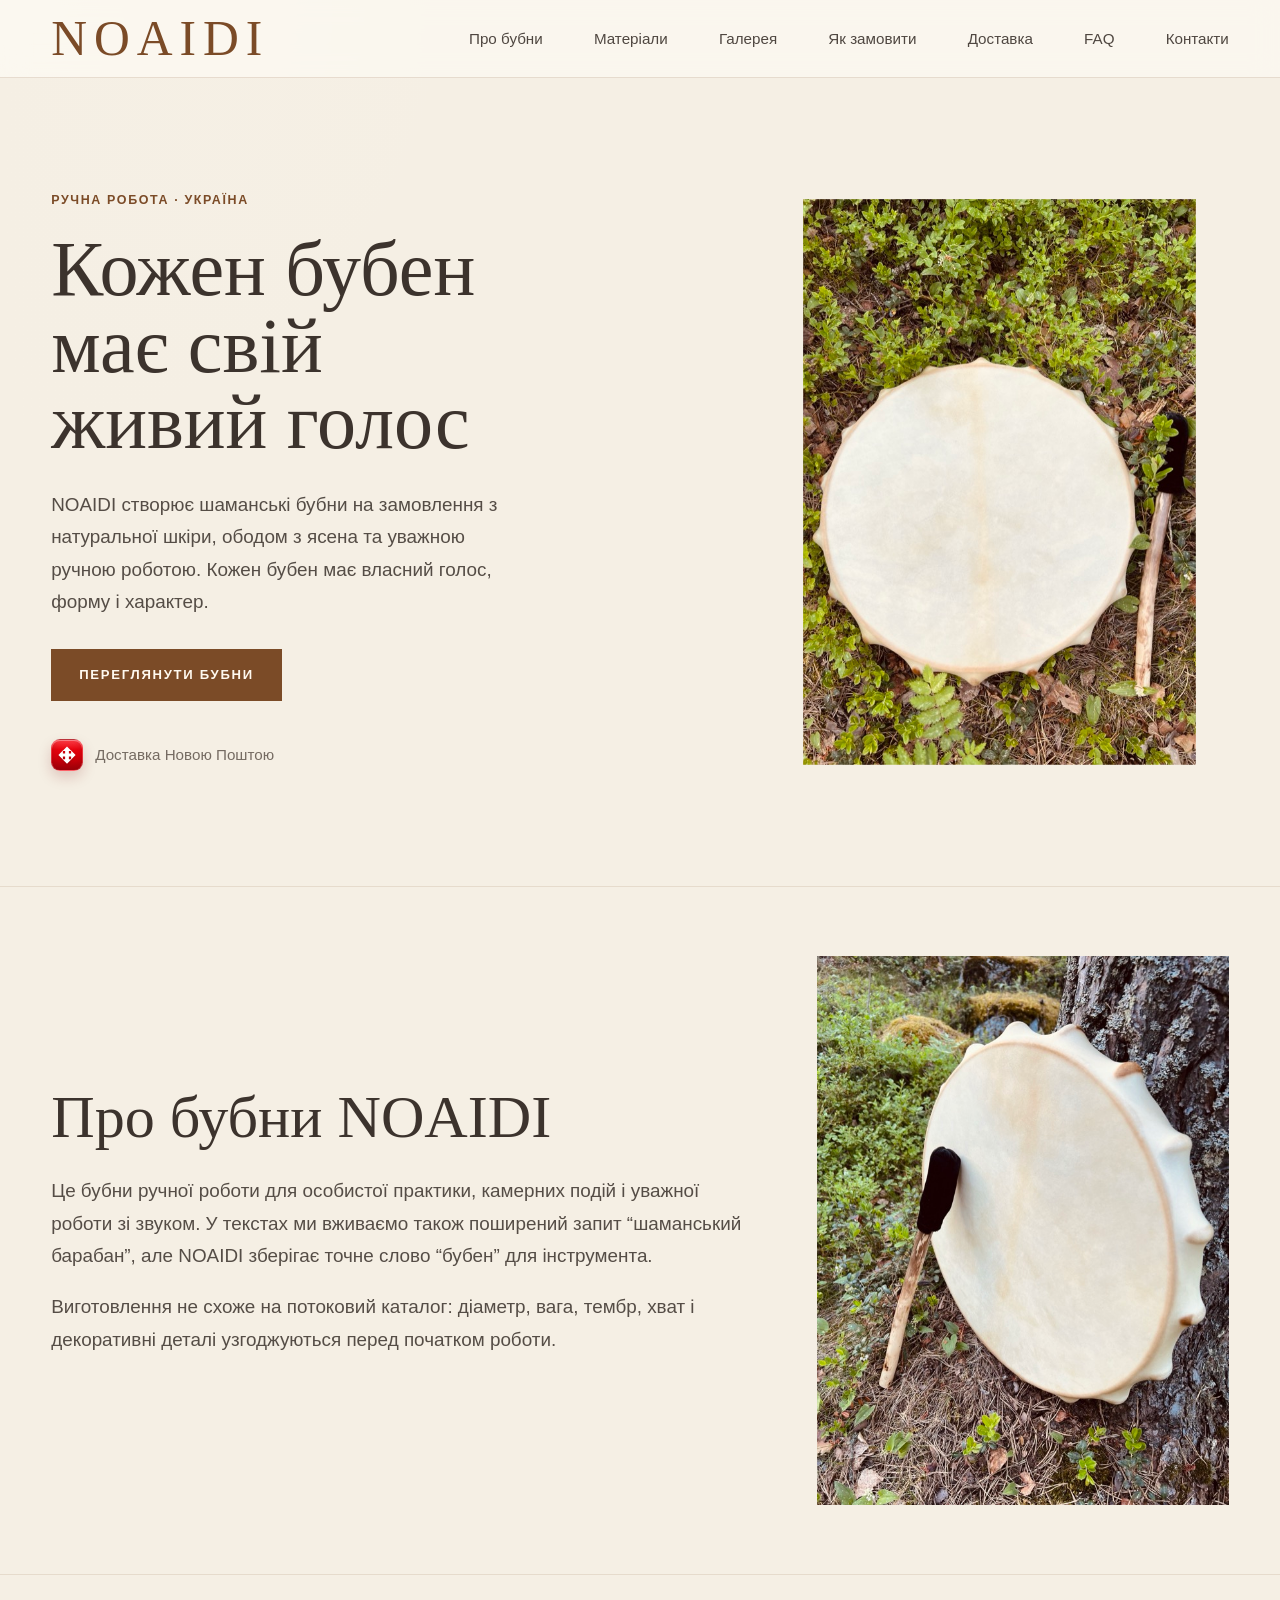
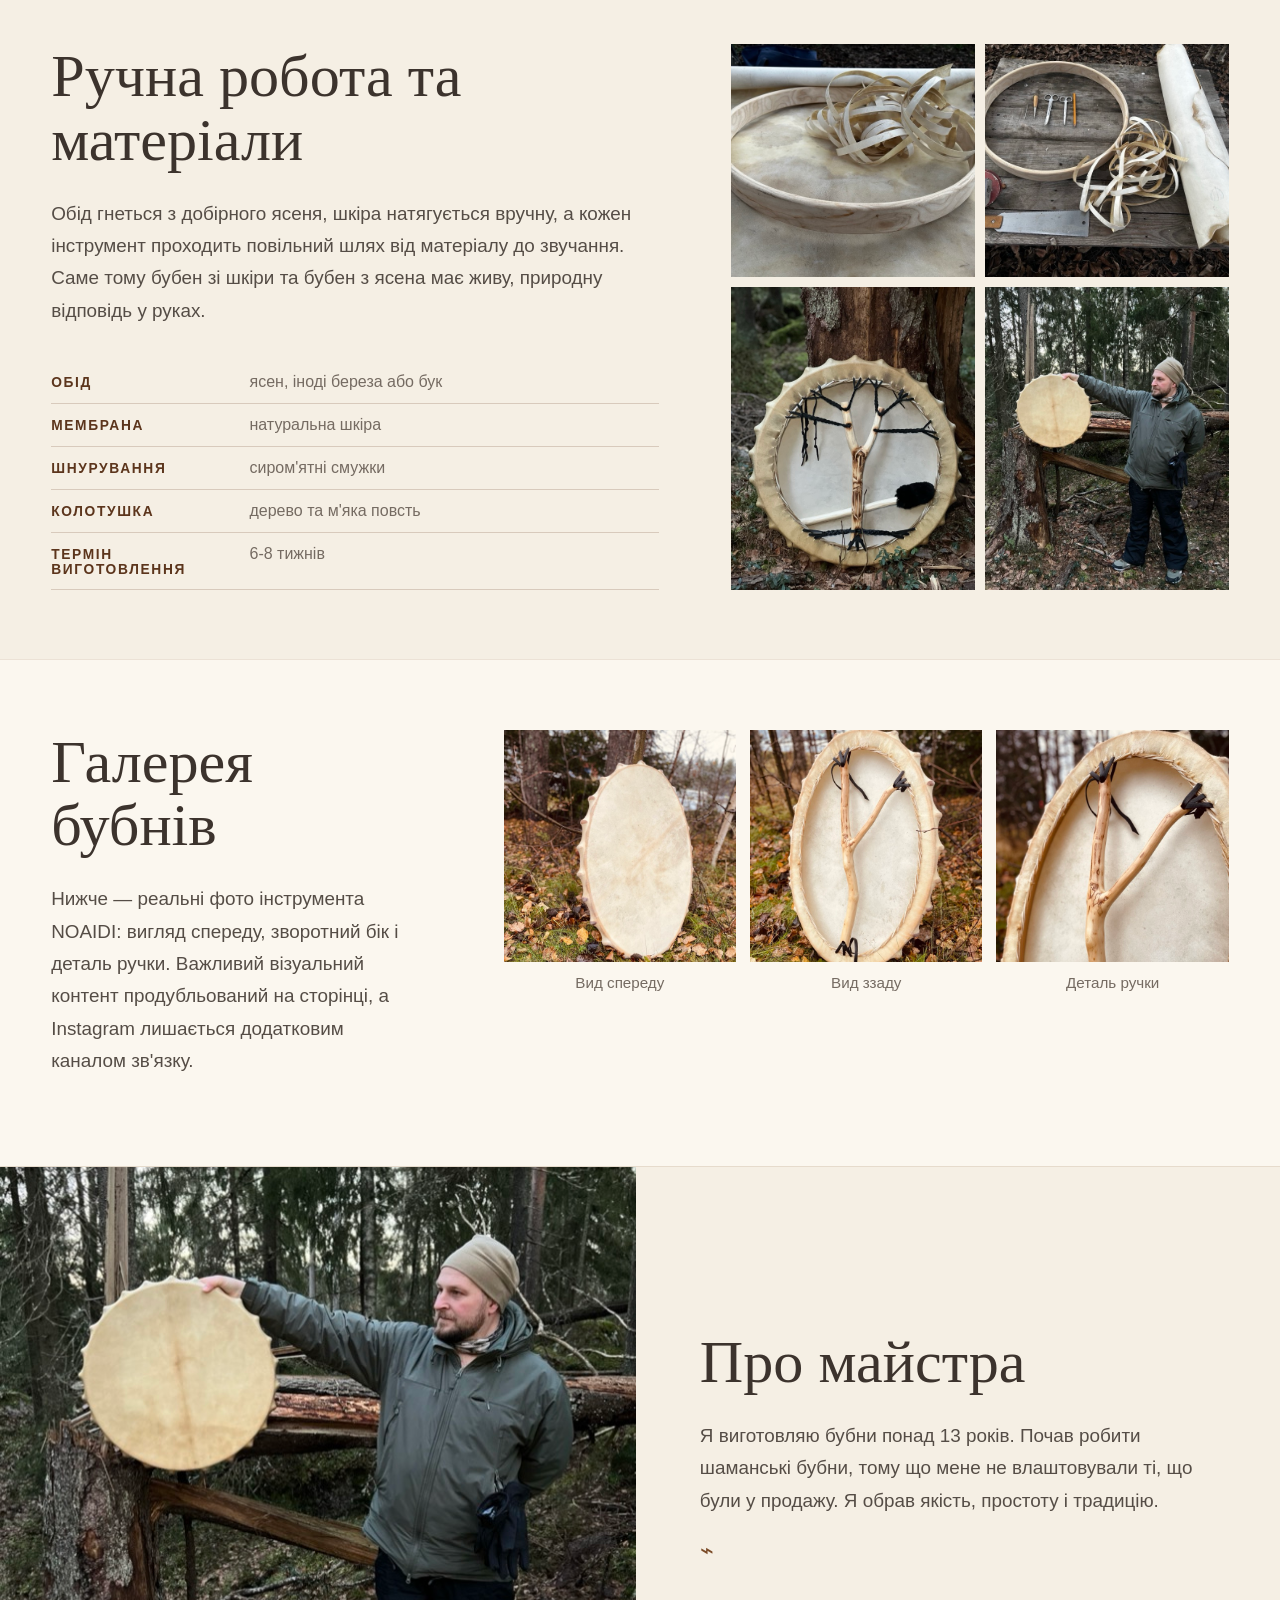
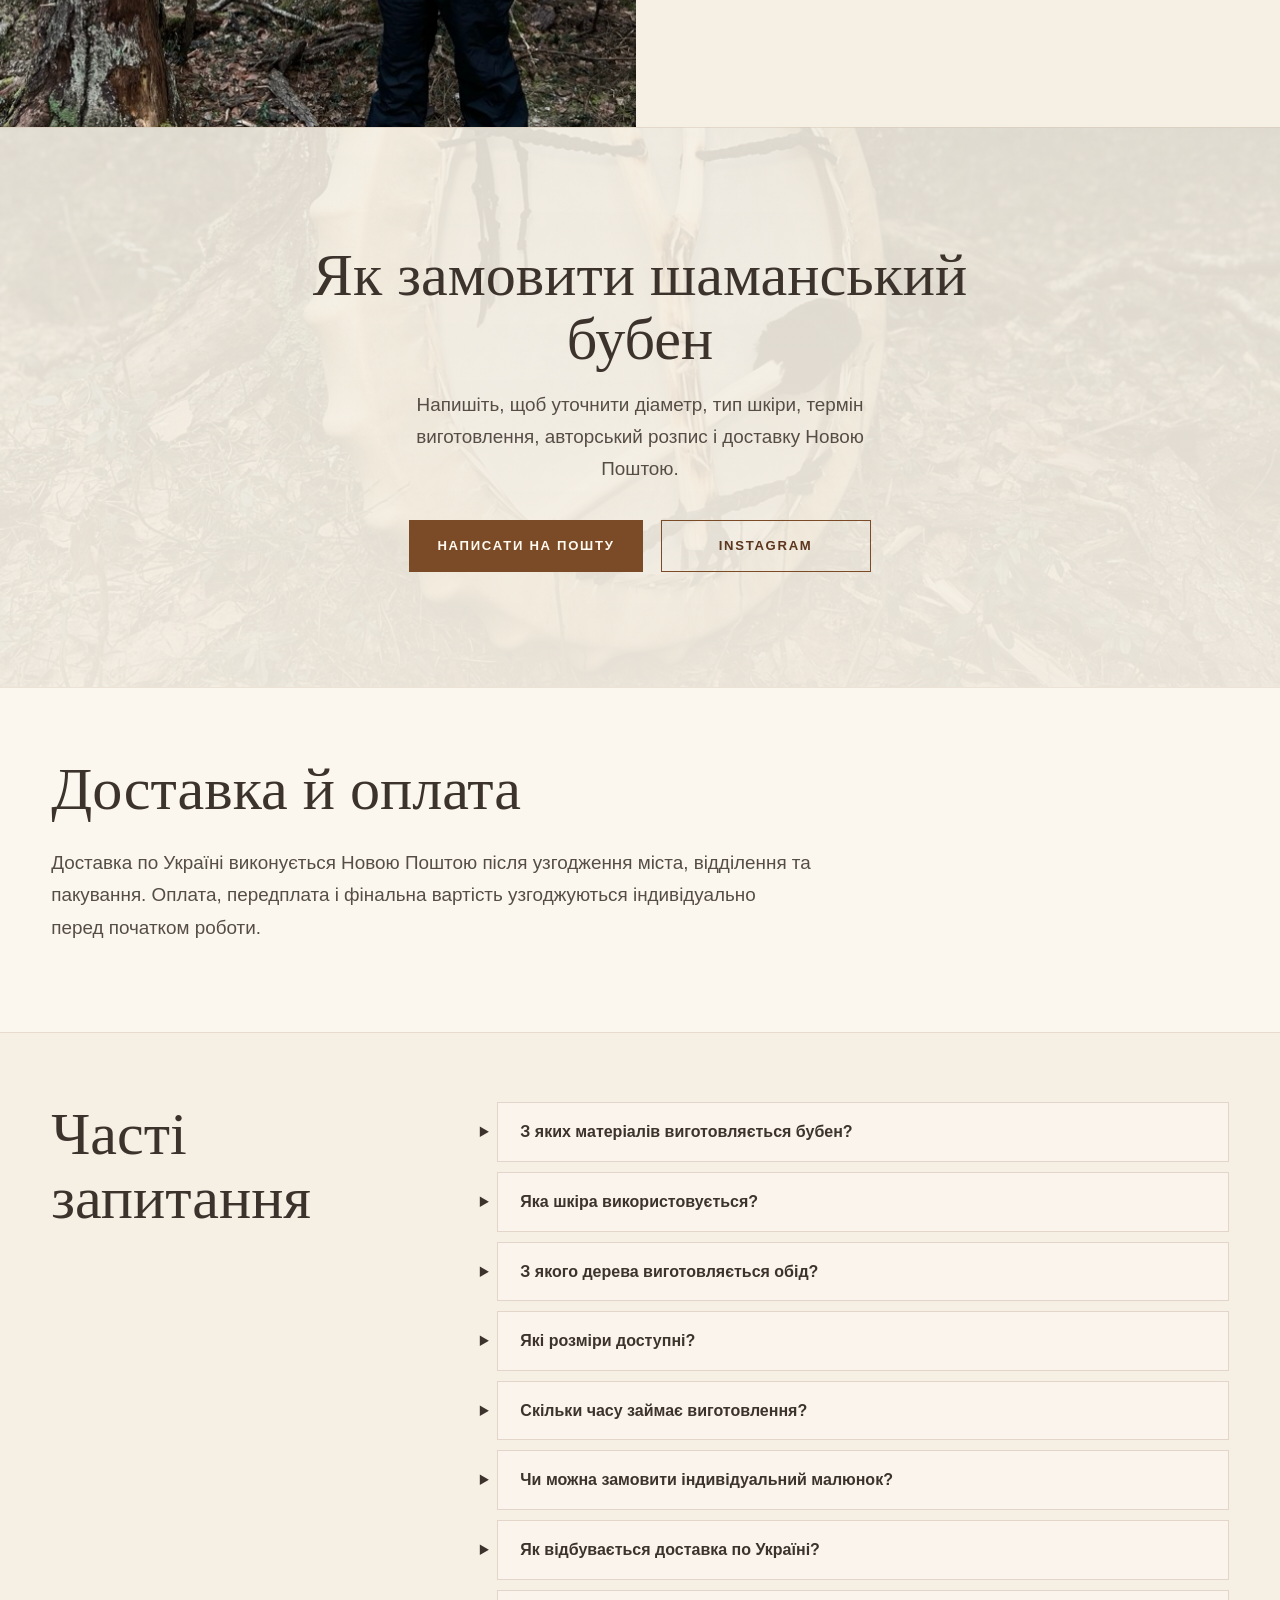
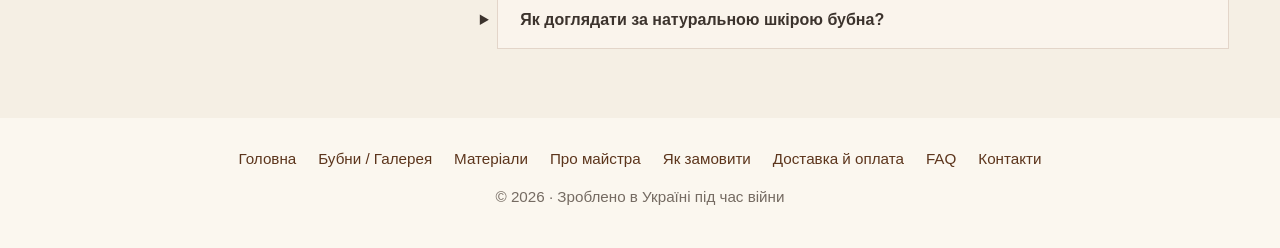
==== index.html @ ce16f3c5 "Install Google Tag Manager" ====
<!doctype html>
<html lang="uk">
  <head>
    <!-- Google Tag Manager -->
    <script>
      (function(w,d,s,l,i){w[l]=w[l]||[];w[l].push({'gtm.start':
      new Date().getTime(),event:'gtm.js'});var f=d.getElementsByTagName(s)[0],
      j=d.createElement(s),dl=l!='dataLayer'?'&l='+l:'';j.async=true;j.src=
      'https://www.googletagmanager.com/gtm.js?id='+i+dl;f.parentNode.insertBefore(j,f);
      })(window,document,'script','dataLayer','GTM-NZVVM3CF');
    </script>
    <!-- End Google Tag Manager -->
    <meta charset="utf-8" />
    <meta name="viewport" content="width=device-width, initial-scale=1" />
    <title>Шаманські бубни ручної роботи | NOAIDI Україна</title>
    <meta
      name="description"
      content="Шаманські бубни NOAIDI ручної роботи в Україні. Натуральна шкіра, обід з ясена, індивідуальне виготовлення та авторський розпис. Переглянути роботи та замовити бубен."
    />
    <link rel="canonical" href="https://pifpaf685.github.io/shaman-drum/" />
    <meta name="robots" content="index,follow,max-image-preview:large" />
    <meta name="theme-color" content="#f5efe4" />
    <meta name="google-site-verification" content="GOOGLE_SEARCH_CONSOLE_VERIFICATION_TOKEN" />

    <meta property="og:title" content="Шаманські бубни ручної роботи | NOAIDI Україна" />
    <meta
      property="og:description"
      content="Авторські шаманські бубни ручної роботи: натуральна шкіра, обід з ясена, уважне виготовлення на замовлення та доставка Новою Поштою."
    />
    <meta property="og:image" content="https://pifpaf685.github.io/shaman-drum/assets/photo-09-front-top.jpeg" />
    <meta property="og:url" content="https://pifpaf685.github.io/shaman-drum/" />
    <meta property="og:type" content="website" />
    <meta property="og:site_name" content="NOAIDI" />
    <meta property="og:locale" content="uk_UA" />

    <meta name="twitter:card" content="summary_large_image" />
    <meta name="twitter:title" content="Шаманські бубни ручної роботи | NOAIDI Україна" />
    <meta
      name="twitter:description"
      content="Шаманський бубен NOAIDI на замовлення: натуральна шкіра, обід з ясена, ручна робота і доставка по Україні."
    />
    <meta name="twitter:image" content="https://pifpaf685.github.io/shaman-drum/assets/photo-09-front-top.jpeg" />

    <link rel="icon" href="favicon.svg" type="image/svg+xml" />
    <link rel="apple-touch-icon" href="apple-touch-icon.svg" />
    <link rel="manifest" href="site.webmanifest" />
    <link
      rel="preload"
      as="image"
      href="assets/photo-09-front-top.jpeg"
      imagesrcset="assets/generated/photo-09-front-top-640.jpeg 640w, assets/generated/photo-09-front-top-960.jpeg 960w, assets/photo-09-front-top.jpeg 1152w"
      imagesizes="(max-width: 900px) 100vw, 38vw"
      fetchpriority="high"
    />
    <link rel="stylesheet" href="styles.css" />
    <script type="application/ld+json">
      {
        "@context": "https://schema.org",
        "@graph": [
          {
            "@type": "Organization",
            "@id": "https://pifpaf685.github.io/shaman-drum/#organization",
            "name": "NOAIDI",
            "url": "https://pifpaf685.github.io/shaman-drum/",
            "logo": "https://pifpaf685.github.io/shaman-drum/favicon.svg",
            "image": "https://pifpaf685.github.io/shaman-drum/assets/photo-09-front-top.jpeg",
            "description": "NOAIDI — українська майстерня шаманських бубнів ручної роботи з натуральної шкіри та ободом з ясена.",
            "sameAs": ["https://www.instagram.com/sviatogor_magur/"]
          },
          {
            "@type": "WebSite",
            "@id": "https://pifpaf685.github.io/shaman-drum/#website",
            "url": "https://pifpaf685.github.io/shaman-drum/",
            "name": "NOAIDI",
            "inLanguage": "uk",
            "publisher": { "@id": "https://pifpaf685.github.io/shaman-drum/#organization" }
          },
          {
            "@type": "WebPage",
            "@id": "https://pifpaf685.github.io/shaman-drum/#webpage",
            "url": "https://pifpaf685.github.io/shaman-drum/",
            "name": "Шаманські бубни ручної роботи | NOAIDI Україна",
            "description": "Шаманські бубни NOAIDI ручної роботи в Україні. Натуральна шкіра, обід з ясена, індивідуальне виготовлення та авторський розпис.",
            "isPartOf": { "@id": "https://pifpaf685.github.io/shaman-drum/#website" },
            "about": { "@id": "https://pifpaf685.github.io/shaman-drum/#organization" },
            "inLanguage": "uk"
          },
          {
            "@type": "Product",
            "@id": "https://pifpaf685.github.io/shaman-drum/#custom-drum",
            "name": "Шаманський бубен NOAIDI на замовлення",
            "image": [
              "https://pifpaf685.github.io/shaman-drum/assets/photo-09-front-top.jpeg",
              "https://pifpaf685.github.io/shaman-drum/assets/photo-06-front-vertical.jpeg"
            ],
            "description": "Шаманський бубен ручної роботи з натуральної шкіри та ободом з ясена, виготовлений індивідуально на замовлення.",
            "brand": { "@id": "https://pifpaf685.github.io/shaman-drum/#organization" },
            "material": ["натуральна шкіра", "ясен", "береза", "бук", "сиром'ятні смужки", "повсть"],
            "offers": {
              "@type": "Offer",
              "priceCurrency": "UAH",
              "availability": "https://schema.org/PreOrder",
              "url": "https://pifpaf685.github.io/shaman-drum/#order"
            }
          },
          {
            "@type": "FAQPage",
            "@id": "https://pifpaf685.github.io/shaman-drum/#faq-schema",
            "mainEntity": [
              {
                "@type": "Question",
                "name": "З яких матеріалів виготовляється бубен?",
                "acceptedAnswer": {
                  "@type": "Answer",
                  "text": "Бубен NOAIDI виготовляється з натуральної шкіри, дерев'яного обода, сиром'ятного шнурування, дерева та м'якої повсті для колотушки. Для обода найчастіше використовується ясен, іноді береза або бук."
                }
              },
              {
                "@type": "Question",
                "name": "Яка шкіра використовується?",
                "acceptedAnswer": {
                  "@type": "Answer",
                  "text": "Основний матеріал мембран — натуральна козяча шкура різних порід, віку та статі тварини. Саме ці особливості впливають на характер мембрани й звук. Іноді використовується оленяча шкіра або матеріал, який надіслав замовник."
                }
              },
              {
                "@type": "Question",
                "name": "З якого дерева виготовляється обід?",
                "acceptedAnswer": {
                  "@type": "Answer",
                  "text": "Для обода найчастіше використовується ясен; іноді береза або бук. Ясен міцний, пружний і музичний матеріал, тому добре тримає форму та звучання бубна."
                }
              },
              {
                "@type": "Question",
                "name": "Які розміри доступні?",
                "acceptedAnswer": {
                  "@type": "Answer",
                  "text": "Доступні круглі бубни 42 см чистого розміру (46 см з резонаторами), 52 см чистого розміру (56 см з резонаторами) і 62 см чистого розміру (67 см з резонаторами). Розмір 42 см добре підходить для підвищеної вологості та сауни. Також доступна овальна форма 74 x 47 см з резонаторами."
                }
              },
              {
                "@type": "Question",
                "name": "Скільки часу займає виготовлення?",
                "acceptedAnswer": {
                  "@type": "Answer",
                  "text": "Зазвичай індивідуальне виготовлення займає 6-8 тижнів, залежно від розміру, матеріалів і погоджених деталей."
                }
              },
              {
                "@type": "Question",
                "name": "Як відбувається доставка по Україні?",
                "acceptedAnswer": {
                  "@type": "Answer",
                  "text": "Готовий бубен можна відправити Новою Поштою по Україні після узгодження пакування, міста та відділення."
                }
              },
              {
                "@type": "Question",
                "name": "Як доглядати за натуральною шкірою бубна?",
                "acceptedAnswer": {
                  "@type": "Answer",
                  "text": "Креми та мазі на основі воску добре підходять для догляду за мембраною: віск заповнює пори, і з часом вологість менше впливає на натяг шкіри та звук. Також не варто залишати інструмент біля батареї, у вологому приміщенні або в машині на сонці."
                }
              }
            ]
          }
        ]
      }
    </script>
  </head>
  <body>
    <!-- Google Tag Manager (noscript) -->
    <noscript>
      <iframe src="https://www.googletagmanager.com/ns.html?id=GTM-NZVVM3CF"
      height="0" width="0" style="display:none;visibility:hidden"></iframe>
    </noscript>
    <!-- End Google Tag Manager (noscript) -->
    <header class="site-header">
      <a class="brand" href="#top" aria-label="NOAIDI на початок сторінки">NOAIDI</a>
      <button class="menu-toggle" type="button" aria-expanded="false" aria-controls="site-nav">
        Меню
      </button>
      <nav class="site-nav" id="site-nav" aria-label="Головна навігація">
        <a href="#about">Про бубни</a>
        <a href="#making">Матеріали</a>
        <a href="#gallery">Галерея</a>
        <a href="#order">Як замовити</a>
        <a href="#delivery">Доставка</a>
        <a href="#faq">FAQ</a>
        <a href="#contact">Контакти</a>
      </nav>
    </header>

    <main id="top">
      <section class="hero" id="about">
        <div class="hero-copy">
          <p class="eyebrow">РУЧНА РОБОТА · УКРАЇНА</p>
          <h1>Кожен бубен має свій живий голос</h1>
          <p class="hero-text">
            NOAIDI створює шаманські бубни на замовлення з натуральної шкіри,
            ободом з ясена та уважною ручною роботою. Кожен бубен має власний
            голос, форму і характер.
          </p>
          <a class="button button-solid" href="#gallery">ПЕРЕГЛЯНУТИ БУБНИ</a>
          <p class="delivery-note" aria-label="Доставка Новою Поштою">
            <span class="nova-poshta-mark" aria-hidden="true">
              <svg viewBox="0 0 64 64" focusable="false" role="img">
                <path d="M32 9 44 21h-7v22h7L32 55 20 43h7V21h-7L32 9Z" />
                <path d="M9 32 21 20v8h10v8H21v8L9 32Z" />
                <path d="M55 32 43 44v-8H33v-8h10v-8l12 12Z" />
              </svg>
            </span>
            <span>Доставка Новою Поштою</span>
          </p>
        </div>
        <figure class="hero-image">
          <img
            src="assets/photo-09-front-top.jpeg"
            srcset="assets/generated/photo-09-front-top-640.jpeg 640w, assets/generated/photo-09-front-top-960.jpeg 960w, assets/photo-09-front-top.jpeg 1152w"
            sizes="(max-width: 900px) 100vw, 38vw"
            width="1152"
            height="1536"
            alt="Шаманський бубен NOAIDI ручної роботи на моху поруч із колотушкою"
            fetchpriority="high"
            decoding="async"
          />
        </figure>
      </section>

      <section class="intro section" aria-labelledby="about-title">
        <div class="section-copy intro-copy">
          <h2 id="about-title">Про бубни NOAIDI</h2>
          <p>
            Це бубни ручної роботи для особистої практики, камерних подій і
            уважної роботи зі звуком. У текстах ми вживаємо також поширений
            запит “шаманський барабан”, але NOAIDI зберігає точне слово
            “бубен” для інструмента.
          </p>
          <p>
            Виготовлення не схоже на потоковий каталог: діаметр, вага, тембр,
            хват і декоративні деталі узгоджуються перед початком роботи.
          </p>
        </div>
        <figure class="intro-photo">
          <img
            src="assets/photo-10-front-tree.jpeg"
            srcset="assets/generated/photo-10-front-tree-640.jpeg 640w, assets/generated/photo-10-front-tree-960.jpeg 960w, assets/photo-10-front-tree.jpeg 1152w"
            sizes="(max-width: 900px) 100vw, 36vw"
            width="1152"
            height="1536"
            alt="Бубен ручної роботи NOAIDI біля дерева"
            loading="lazy"
            decoding="async"
          />
        </figure>
      </section>

      <section class="making section" id="making" aria-labelledby="materials-title">
        <div class="section-copy">
          <h2 id="materials-title">Ручна робота та матеріали</h2>
          <p>
            Обід гнеться з добірного ясеня, шкіра натягується вручну, а кожен
            інструмент проходить повільний шлях від матеріалу до звучання.
            Саме тому бубен зі шкіри та бубен з ясена має живу, природну
            відповідь у руках.
          </p>
          <dl class="specs">
            <div>
              <dt>ОБІД</dt>
              <dd>ясен, іноді береза або бук</dd>
            </div>
            <div>
              <dt>МЕМБРАНА</dt>
              <dd>натуральна шкіра</dd>
            </div>
            <div>
              <dt>ШНУРУВАННЯ</dt>
              <dd>сиром'ятні смужки</dd>
            </div>
            <div>
              <dt>КОЛОТУШКА</dt>
              <dd>дерево та м'яка повсть</dd>
            </div>
            <div>
              <dt>ТЕРМІН ВИГОТОВЛЕННЯ</dt>
              <dd>6-8 тижнів</dd>
            </div>
          </dl>
        </div>

        <div class="making-gallery" aria-label="Фотографії процесу виготовлення">
          <img
            class="gallery-wide"
            src="assets/photo-01-process-frame.jpeg"
            srcset="assets/generated/photo-01-process-frame-768.jpeg 768w, assets/generated/photo-01-process-frame-1200.jpeg 1200w, assets/photo-01-process-frame.jpeg 1536w"
            sizes="(max-width: 620px) 100vw, (max-width: 900px) 50vw, 30vw"
            width="1536"
            height="1152"
            alt="Обід з ясена, натуральна шкіра та сиром'ятні смужки для бубна"
            loading="lazy"
            decoding="async"
          />
          <img
            class="gallery-wide"
            src="assets/photo-02-workbench.jpeg"
            srcset="assets/generated/photo-02-workbench-768.jpeg 768w, assets/generated/photo-02-workbench-1200.jpeg 1200w, assets/photo-02-workbench.jpeg 1536w"
            sizes="(max-width: 620px) 100vw, (max-width: 900px) 50vw, 30vw"
            width="1536"
            height="1152"
            alt="Робочий стіл майстра з ободом, шкірою та інструментами"
            loading="lazy"
            decoding="async"
          />
          <img
            class="gallery-tall"
            src="assets/photo-04-back-detail.jpeg"
            srcset="assets/generated/photo-04-back-detail-640.jpeg 640w, assets/generated/photo-04-back-detail-960.jpeg 960w, assets/photo-04-back-detail.jpeg 1152w"
            sizes="(max-width: 620px) 100vw, (max-width: 900px) 50vw, 30vw"
            width="1152"
            height="1536"
            alt="Задній бік готового бубна з ручкою і чорним шнуруванням"
            loading="lazy"
            decoding="async"
          />
          <img
            class="gallery-tall"
            src="assets/photo-03-person-scale.jpeg"
            srcset="assets/generated/photo-03-person-scale-640.jpeg 640w, assets/generated/photo-03-person-scale-960.jpeg 960w, assets/photo-03-person-scale.jpeg 1152w"
            sizes="(max-width: 620px) 100vw, (max-width: 900px) 50vw, 30vw"
            width="1152"
            height="1536"
            alt="Майстер тримає шаманський бубен NOAIDI у лісі"
            loading="lazy"
            decoding="async"
          />
        </div>
      </section>

      <section class="instrument section" id="gallery" aria-labelledby="gallery-title">
        <div class="section-copy instrument-copy">
          <h2 id="gallery-title">Галерея бубнів</h2>
          <p>
            Нижче — реальні фото інструмента NOAIDI: вигляд спереду, зворотний
            бік і деталь ручки. Важливий візуальний контент продубльований на
            сторінці, а Instagram лишається додатковим каналом зв'язку.
          </p>
        </div>

        <div class="product-grid">
          <figure>
            <img
              src="assets/photo-06-front-vertical.jpeg"
              srcset="assets/generated/photo-06-front-vertical-640.jpeg 640w, assets/generated/photo-06-front-vertical-960.jpeg 960w, assets/photo-06-front-vertical.jpeg 1152w"
              sizes="(max-width: 620px) 100vw, (max-width: 900px) 33vw, 25vw"
              width="1152"
              height="1536"
              alt="Шаманський бубен з натуральної шкіри NOAIDI, вид спереду"
              loading="lazy"
              decoding="async"
            />
            <figcaption>Вид спереду</figcaption>
          </figure>
          <figure>
            <img
              src="assets/photo-07-back-simple.jpeg"
              srcset="assets/generated/photo-07-back-simple-640.jpeg 640w, assets/generated/photo-07-back-simple-960.jpeg 960w, assets/photo-07-back-simple.jpeg 1152w"
              sizes="(max-width: 620px) 100vw, (max-width: 900px) 33vw, 25vw"
              width="1152"
              height="1536"
              alt="Зворотний бік шаманського бубна NOAIDI з дерев'яною ручкою"
              loading="lazy"
              decoding="async"
            />
            <figcaption>Вид ззаду</figcaption>
          </figure>
          <figure>
            <img
              src="assets/photo-08-handle-closeup.jpeg"
              srcset="assets/generated/photo-08-handle-closeup-640.jpeg 640w, assets/generated/photo-08-handle-closeup-960.jpeg 960w, assets/photo-08-handle-closeup.jpeg 1152w"
              sizes="(max-width: 620px) 100vw, (max-width: 900px) 33vw, 25vw"
              width="1152"
              height="1536"
              alt="Деталь ручки бубна NOAIDI ручної роботи"
              loading="lazy"
              decoding="async"
            />
            <figcaption>Деталь ручки</figcaption>
          </figure>
        </div>
      </section>

      <section class="character section" id="master" aria-labelledby="master-title">
        <figure class="character-photo">
          <img
            src="assets/photo-03-person-scale.jpeg"
            srcset="assets/generated/photo-03-person-scale-640.jpeg 640w, assets/generated/photo-03-person-scale-960.jpeg 960w, assets/photo-03-person-scale.jpeg 1152w"
            sizes="(max-width: 900px) 100vw, 50vw"
            width="1152"
            height="1536"
            alt="Майстер показує розмір шаманського бубна NOAIDI"
            loading="lazy"
            decoding="async"
          />
        </figure>
        <div class="section-copy">
          <h2 id="master-title">Про майстра</h2>
          <p>
            Я виготовляю бубни понад 13 років. Почав робити шаманські бубни,
            тому що мене не влаштовували ті, що були у продажу. Я обрав
            якість, простоту і традицію.
          </p>
          <span class="leaf-mark" aria-hidden="true">⌁</span>
        </div>
      </section>

      <section class="order" id="order" aria-labelledby="order-title">
        <div class="order-inner">
          <h2 id="order-title">Як замовити шаманський бубен</h2>
          <p>
            Напишіть, щоб уточнити діаметр, тип шкіри, термін виготовлення,
            авторський розпис і доставку Новою Поштою.
          </p>
          <div class="order-actions" id="contact">
            <a
              class="button button-solid"
              href="mailto:rva.jrec@gmail.com?subject=%D0%97%D0%B0%D0%BC%D0%BE%D0%B2%D0%BB%D0%B5%D0%BD%D0%BD%D1%8F%20%D0%B1%D1%83%D0%B1%D0%BD%D0%B0%20NOAIDI&body=%D0%92%D1%96%D1%82%D0%B0%D1%8E%2C%20%D1%85%D0%BE%D1%87%D1%83%20%D1%83%D1%82%D0%BE%D1%87%D0%BD%D0%B8%D1%82%D0%B8%20%D0%B7%D0%B0%D0%BC%D0%BE%D0%B2%D0%BB%D0%B5%D0%BD%D0%BD%D1%8F%20%D1%88%D0%B0%D0%BC%D0%B0%D0%BD%D1%81%D1%8C%D0%BA%D0%BE%D0%B3%D0%BE%20%D0%B1%D1%83%D0%B1%D0%BD%D0%B0%20NOAIDI."
            >
              НАПИСАТИ НА ПОШТУ
            </a>
            <a
              class="button button-outline"
              href="https://www.instagram.com/sviatogor_magur/"
              rel="noopener noreferrer"
              target="_blank"
            >
              INSTAGRAM
            </a>
          </div>
        </div>
      </section>

      <section class="delivery section" id="delivery" aria-labelledby="delivery-title">
        <div class="section-copy">
          <h2 id="delivery-title">Доставка й оплата</h2>
          <p>
            Доставка по Україні виконується Новою Поштою після узгодження
            міста, відділення та пакування. Оплата, передплата і фінальна
            вартість узгоджуються індивідуально перед початком роботи.
          </p>
        </div>
      </section>

      <section class="faq section" id="faq" aria-labelledby="faq-title">
        <div class="section-copy faq-intro">
          <h2 id="faq-title">Часті запитання</h2>
        </div>
        <div class="faq-list">
          <details>
            <summary>З яких матеріалів виготовляється бубен?</summary>
            <p>З натуральної шкіри, дерев'яного обода, сиром'ятного шнурування, дерева та м'якої повсті для колотушки. Для обода найчастіше використовується ясен, іноді береза або бук.</p>
          </details>
          <details>
            <summary>Яка шкіра використовується?</summary>
            <p>Основний матеріал мембран — натуральна козяча шкура різних порід, віку та статі тварини. Саме ці особливості впливають на характер мембрани й звук. Іноді використовую оленячу шкіру або матеріал, який надіслав замовник.</p>
          </details>
          <details>
            <summary>З якого дерева виготовляється обід?</summary>
            <p>Для обода найчастіше використовую ясен; іноді березу або бук. Ясен міцний, пружний і музичний матеріал, тому добре тримає форму та звучання бубна.</p>
          </details>
          <details>
            <summary>Які розміри доступні?</summary>
            <p>Доступні круглі бубни: 42 см чистого розміру (46 см з резонаторами) — добре підходить для підвищеної вологості та сауни; 52 см чистого розміру (56 см з резонаторами); 62 см чистого розміру (67 см з резонаторами). Також доступна овальна форма: 74 x 47 см з резонаторами.</p>
          </details>
          <details>
            <summary>Скільки часу займає виготовлення?</summary>
            <p>Орієнтовний термін виготовлення — 6-8 тижнів після погодження деталей.</p>
          </details>
          <details>
            <summary>Чи можна замовити індивідуальний малюнок?</summary>
            <p>Так, авторський розпис можна обговорити окремо. Малюнок має відповідати формі інструмента і не змінювати його фізичну конструкцію.</p>
          </details>
          <details>
            <summary>Як відбувається доставка по Україні?</summary>
            <p>Готовий бубен пакується для безпечного транспортування і відправляється Новою Поштою.</p>
          </details>
          <details>
            <summary>Як доглядати за натуральною шкірою бубна?</summary>
            <p>Креми та мазі на основі воску добре підходять для догляду за мембраною: віск заповнює пори, і з часом вологість менше впливає на натяг шкіри та звук. Також не залишайте інструмент біля батареї, у вологому приміщенні або в машині на сонці. Натуральна шкіра реагує на температуру й вологість, тому їй потрібні стабільні умови.</p>
          </details>
        </div>
      </section>
    </main>

    <footer class="site-footer">
      <nav class="footer-nav" aria-label="Навігація внизу сторінки">
        <a href="#about">Головна</a>
        <a href="#gallery">Бубни / Галерея</a>
        <a href="#making">Матеріали</a>
        <a href="#master">Про майстра</a>
        <a href="#order">Як замовити</a>
        <a href="#delivery">Доставка й оплата</a>
        <a href="#faq">FAQ</a>
        <a href="#contact">Контакти</a>
      </nav>
      <p>© 2026 · Зроблено в Україні під час війни</p>
    </footer>

    <script src="script.js" defer></script>
  </body>
</html>
---- styles.css ----
:root {
  --paper: #f5efe4;
  --paper-soft: #fbf7ef;
  --ink: #3c332d;
  --muted: #756b62;
  --line: #d8cabc;
  --brand: #7b4b27;
  --brand-dark: #5c351c;
  --shadow: rgba(74, 54, 39, 0.12);
  --max: 1180px;
}

* {
  box-sizing: border-box;
}

html {
  scroll-behavior: smooth;
}

body {
  background:
    radial-gradient(circle at top left, rgba(255, 252, 245, 0.8), transparent 28rem),
    var(--paper);
  color: var(--ink);
  font-family: Inter, Avenir, "Helvetica Neue", Arial, sans-serif;
  margin: 0;
}

img {
  display: block;
  max-width: 100%;
}

a {
  color: inherit;
  text-decoration: none;
}

a:focus-visible,
button:focus-visible,
summary:focus-visible {
  outline: 3px solid rgba(123, 75, 39, 0.38);
  outline-offset: 4px;
}

.site-header {
  align-items: center;
  background: rgba(251, 247, 239, 0.88);
  border-bottom: 1px solid rgba(123, 75, 39, 0.16);
  backdrop-filter: blur(14px);
  display: flex;
  gap: 28px;
  justify-content: space-between;
  min-height: 78px;
  padding: 0 clamp(20px, 4vw, 52px);
  position: sticky;
  top: 0;
  z-index: 10;
}

.brand {
  color: var(--brand);
  font-family: Georgia, "Times New Roman", serif;
  font-size: clamp(2rem, 4vw, 3.1rem);
  letter-spacing: 0.14em;
  line-height: 1;
}

.site-nav {
  align-items: center;
  display: flex;
  gap: clamp(20px, 4vw, 54px);
  font-size: 0.95rem;
  color: #4f4741;
}

.site-nav a {
  border-bottom: 1px solid transparent;
  padding: 8px 0;
}

.site-nav a:hover,
.site-nav a:focus-visible {
  border-color: var(--brand);
  color: var(--brand-dark);
}

.menu-toggle {
  background: transparent;
  border: 1px solid var(--line);
  border-radius: 4px;
  color: var(--brand-dark);
  display: none;
  font: inherit;
  min-height: 38px;
  padding: 0 14px;
}

.hero {
  align-items: stretch;
  display: grid;
  grid-template-columns: minmax(320px, 1fr) minmax(0, 0.78fr);
  min-height: min(760px, calc(100vh - 78px));
  overflow: hidden;
}

.hero-copy {
  align-self: center;
  max-width: 580px;
  padding: clamp(56px, 9vw, 120px) clamp(22px, 4vw, 52px);
  position: relative;
  z-index: 1;
}

.hero-copy::after {
  background: linear-gradient(90deg, var(--paper) 0%, rgba(245, 239, 228, 0.82) 54%, transparent 100%);
  content: "";
  height: 100%;
  left: 0;
  pointer-events: none;
  position: absolute;
  top: 0;
  width: min(820px, 132%);
  z-index: -1;
}

.eyebrow {
  color: var(--brand);
  font-size: 0.78rem;
  font-weight: 800;
  letter-spacing: 0.13em;
  margin: 0 0 24px;
}

h1,
h2,
p {
  margin-top: 0;
}

h1,
h2 {
  color: var(--ink);
  font-family: Georgia, "Times New Roman", serif;
  font-weight: 400;
  letter-spacing: 0;
}

h1 {
  font-size: clamp(3.1rem, 6.1vw, 5.7rem);
  line-height: 0.98;
  margin-bottom: 28px;
}

h2 {
  font-size: clamp(2.4rem, 4.7vw, 4.2rem);
  line-height: 1.06;
  margin-bottom: 26px;
}

.hero-text,
.section-copy p,
.order p {
  color: #554d46;
  font-size: clamp(1.02rem, 1.5vw, 1.18rem);
  line-height: 1.72;
}

.hero-text {
  margin-bottom: 30px;
  max-width: 470px;
}

.button {
  align-items: center;
  border-radius: 0;
  display: inline-flex;
  font-size: 0.82rem;
  font-weight: 800;
  justify-content: center;
  letter-spacing: 0.13em;
  min-height: 52px;
  min-width: 210px;
  padding: 0 28px;
  transition: background 160ms ease, color 160ms ease, transform 160ms ease;
}

.button:hover,
.button:focus-visible {
  transform: translateY(-1px);
}

.button-solid {
  background: var(--brand);
  color: #fff9ef;
}

.button-solid:hover,
.button-solid:focus-visible {
  background: var(--brand-dark);
}

.button-outline {
  border: 1px solid var(--brand);
  color: var(--brand-dark);
}

.button-outline:hover,
.button-outline:focus-visible {
  background: rgba(123, 75, 39, 0.08);
}

.delivery-note {
  align-items: center;
  color: var(--muted);
  display: flex;
  gap: 12px;
  font-size: 0.95rem;
  margin: 38px 0 0;
}

.nova-poshta-mark {
  align-items: center;
  background:
    linear-gradient(180deg, rgba(255, 255, 255, 0.22), transparent 32%),
    linear-gradient(180deg, #fb0813 0%, #d9000b 56%, #a8000a 100%);
  border: 1px solid rgba(255, 255, 255, 0.2);
  border-radius: 9px;
  box-shadow:
    inset 0 1px 0 rgba(255, 255, 255, 0.34),
    inset 0 -5px 10px rgba(90, 0, 0, 0.22),
    0 6px 14px rgba(124, 0, 0, 0.18);
  color: #fff;
  display: inline-flex;
  flex: 0 0 auto;
  height: 32px;
  justify-content: center;
  width: 32px;
}

.nova-poshta-mark svg {
  filter: drop-shadow(0 1px 1px rgba(80, 0, 0, 0.32));
  fill: currentColor;
  height: 24px;
  width: 24px;
}

.leaf-mark {
  color: var(--brand);
  font-size: 1.45rem;
}

.hero-image {
  height: 100%;
  margin: 0;
  min-height: 430px;
}

.hero-image img {
  height: 100%;
  object-fit: cover;
  object-position: 52% center;
  transform: scale(0.7);
  transform-origin: center;
  width: 100%;
}

@media (min-width: 1440px) {
  .hero {
    grid-template-columns: minmax(420px, 1.12fr) minmax(0, 0.68fr);
    min-height: 680px;
  }

  .hero-copy {
    max-width: 620px;
  }
}

.section {
  border-top: 1px solid rgba(123, 75, 39, 0.12);
  padding: clamp(44px, 5.4vw, 76px) clamp(20px, 4vw, 52px);
}

.intro,
.delivery {
  display: grid;
  gap: clamp(32px, 5vw, 64px);
  grid-template-columns: minmax(0, 0.92fr) minmax(260px, 0.54fr);
  margin: 0 auto;
  max-width: calc(var(--max) + 104px);
}

.intro-copy {
  max-width: 720px;
}

.intro-photo {
  align-self: stretch;
  margin: 0;
  min-height: 320px;
}

.intro-photo img {
  height: 100%;
  object-fit: cover;
  object-position: center 42%;
  width: 100%;
}

.delivery {
  background: var(--paper-soft);
  grid-template-columns: minmax(0, 0.76fr);
}

.delivery .section-copy {
  max-width: 760px;
}

.making {
  display: grid;
  gap: clamp(42px, 6vw, 72px);
  grid-template-columns: minmax(0, 1.1fr) minmax(320px, 0.9fr);
  margin: 0 auto;
  max-width: calc(var(--max) + 104px);
}

.making-gallery {
  display: grid;
  gap: 10px;
  grid-template-columns: repeat(2, minmax(0, 1fr));
}

.making-gallery img {
  aspect-ratio: 1.18 / 1;
  height: 100%;
  object-fit: cover;
  width: 100%;
}

.making-gallery .gallery-tall {
  aspect-ratio: 0.88 / 1;
}

.section-copy {
  align-self: center;
}

.specs {
  margin: 34px 0 0;
}

.specs div {
  align-items: baseline;
  border-bottom: 1px solid var(--line);
  display: grid;
  gap: 18px;
  grid-template-columns: minmax(136px, 0.44fr) 1fr;
  padding: 12px 0;
}

.specs dt {
  color: var(--brand-dark);
  font-size: 0.86rem;
  font-weight: 900;
  letter-spacing: 0.12em;
}

.specs dd {
  color: var(--muted);
  margin: 0;
}

.instrument {
  background: var(--paper-soft);
  display: grid;
  gap: clamp(36px, 5vw, 62px);
  grid-template-columns: minmax(250px, 0.7fr) minmax(0, 1.3fr);
}

.instrument-copy {
  max-width: 360px;
}

.product-grid {
  display: grid;
  gap: 14px;
  grid-template-columns: repeat(3, minmax(0, 1fr));
}

.product-grid figure,
.character-photo {
  margin: 0;
}

.product-grid img {
  aspect-ratio: 1 / 1;
  height: auto;
  object-fit: cover;
  width: 100%;
}

.product-grid figure:nth-child(1) img {
  object-position: center 36%;
}

.product-grid figure:nth-child(2) img {
  object-position: center 45%;
}

.product-grid figure:nth-child(3) img {
  object-position: center 30%;
}

figcaption {
  color: var(--muted);
  font-size: 0.95rem;
  margin-top: 12px;
  text-align: center;
}

.character {
  display: grid;
  gap: clamp(32px, 5vw, 70px);
  grid-template-columns: minmax(0, 1.05fr) minmax(300px, 0.95fr);
  padding-bottom: 0;
  padding-top: 0;
}

.character-photo {
  margin-left: calc(clamp(20px, 4vw, 52px) * -1);
}

.character-photo img {
  height: min(560px, 68vw);
  object-fit: cover;
  object-position: 46% center;
  width: 100%;
}

.character .section-copy {
  padding: clamp(54px, 7vw, 110px) 0;
}

.order {
  background:
    linear-gradient(rgba(245, 239, 228, 0.9), rgba(245, 239, 228, 0.94)),
    url("assets/photo-05-back-lifestyle.jpeg") center 68% / cover;
  border-top: 1px solid rgba(123, 75, 39, 0.12);
  padding: clamp(72px, 9vw, 118px) 20px;
  text-align: center;
}

.order-inner {
  margin: 0 auto;
  max-width: 720px;
}

.order h2 {
  margin-bottom: 18px;
}

.order p {
  margin-left: auto;
  margin-right: auto;
  max-width: 520px;
}

.order-actions {
  display: flex;
  flex-wrap: wrap;
  gap: 18px;
  justify-content: center;
  margin-top: 34px;
}

.faq {
  display: grid;
  gap: clamp(26px, 4vw, 54px);
  grid-template-columns: minmax(240px, 0.54fr) minmax(0, 1fr);
}

.faq-intro {
  align-self: start;
}

.faq-list {
  display: grid;
  gap: 10px;
}

.faq-list details {
  background: rgba(251, 247, 239, 0.78);
  border: 1px solid rgba(123, 75, 39, 0.18);
  padding: 0;
}

.faq-list summary {
  color: var(--ink);
  cursor: pointer;
  font-weight: 800;
  line-height: 1.35;
  list-style-position: outside;
  min-height: 56px;
  padding: 18px 22px;
}

.faq-list details[open] summary {
  border-bottom: 1px solid rgba(123, 75, 39, 0.16);
}

.faq-list p {
  color: #554d46;
  line-height: 1.65;
  margin: 0;
  padding: 18px 22px 22px;
}

.site-footer {
  background: var(--paper-soft);
  color: var(--muted);
  font-size: 0.95rem;
  padding: 28px 20px;
  text-align: center;
}

.footer-nav {
  display: flex;
  flex-wrap: wrap;
  gap: 12px 22px;
  justify-content: center;
  margin: 0 auto 16px;
  max-width: 900px;
}

.footer-nav a {
  border-bottom: 1px solid transparent;
  color: var(--brand-dark);
  padding: 4px 0;
}

.footer-nav a:hover,
.footer-nav a:focus-visible {
  border-color: var(--brand);
}

.not-found {
  align-items: center;
  display: flex;
  flex-direction: column;
  justify-content: center;
  min-height: 100vh;
  padding: 32px 20px;
  text-align: center;
}

.not-found h1 {
  font-size: clamp(3rem, 8vw, 5.4rem);
  margin-bottom: 20px;
}

.not-found p:not(.eyebrow) {
  color: var(--muted);
  line-height: 1.65;
  max-width: 520px;
}

@media (max-width: 900px) {
  .site-header {
    min-height: 68px;
  }

  .menu-toggle {
    display: inline-flex;
    align-items: center;
  }

  .site-nav {
    background: var(--paper-soft);
    border-bottom: 1px solid var(--line);
    display: none;
    flex-direction: column;
    gap: 10px;
    left: 0;
    padding: 18px 20px 24px;
    position: absolute;
    right: 0;
    top: 68px;
  }

  .site-nav.is-open {
    display: flex;
  }

  .hero,
  .intro,
  .instrument,
  .character,
  .delivery,
  .faq {
    grid-template-columns: 1fr;
  }

  .making {
    display: flex;
    flex-direction: column;
    gap: 28px;
    grid-template-columns: none;
    max-width: none;
  }

  .hero {
    min-height: 0;
  }

  .hero-copy {
    max-width: none;
    padding-bottom: 42px;
  }

  .hero-copy::after {
    width: 100%;
  }

  .hero-image {
    min-height: 360px;
  }

  .hero-image img {
    object-position: center 38%;
    transform: scale(0.82);
  }

  .intro-photo {
    min-height: 0;
  }

  .instrument-copy {
    max-width: 620px;
  }

  .making .section-copy {
    background: var(--paper-soft);
    border: 1px solid rgba(123, 75, 39, 0.14);
    box-shadow: 0 18px 50px var(--shadow);
    margin: 0;
    order: -1;
    padding: 28px;
    position: relative;
    z-index: 2;
  }

  .making-gallery {
    align-items: start;
    gap: 12px;
    position: relative;
    z-index: 1;
  }

  .making-gallery img {
    aspect-ratio: auto;
    height: auto;
    object-fit: contain;
  }

  .character-photo {
    margin-left: 0;
  }

  .character .section-copy {
    padding-top: 0;
  }

  .faq-intro {
    max-width: 620px;
  }
}

@media (max-width: 620px) {
  .brand {
    font-size: 2rem;
  }

  h1 {
    font-size: clamp(2.45rem, 12vw, 3rem);
    line-height: 1.04;
  }

  h2 {
    font-size: clamp(2rem, 10vw, 2.25rem);
  }

  .site-header {
    padding-left: 16px;
    padding-right: 16px;
  }

  .hero-copy {
    padding: 40px 18px 30px;
  }

  .hero-image {
    min-height: 300px;
  }

  .hero-image img {
    transform: scale(0.76);
  }

  .making-gallery,
  .product-grid {
    grid-template-columns: 1fr;
  }

  .product-grid img,
  .making-gallery img,
  .making-gallery .gallery-tall {
    aspect-ratio: auto;
    height: auto;
    object-fit: contain;
  }

  .making {
    gap: 22px;
    padding-left: 18px;
    padding-right: 18px;
  }

  .making .section-copy {
    padding: 24px 20px;
  }

  .making .section-copy h2 {
    font-size: clamp(2rem, 12vw, 2.75rem);
  }

  .making-gallery {
    gap: 10px;
  }

  .specs div {
    grid-template-columns: 1fr;
    gap: 4px;
  }

  .button {
    min-width: 0;
    width: 100%;
  }

  .order-actions {
    width: 100%;
  }

  .footer-nav {
    align-items: center;
    flex-direction: column;
    gap: 8px;
  }
}
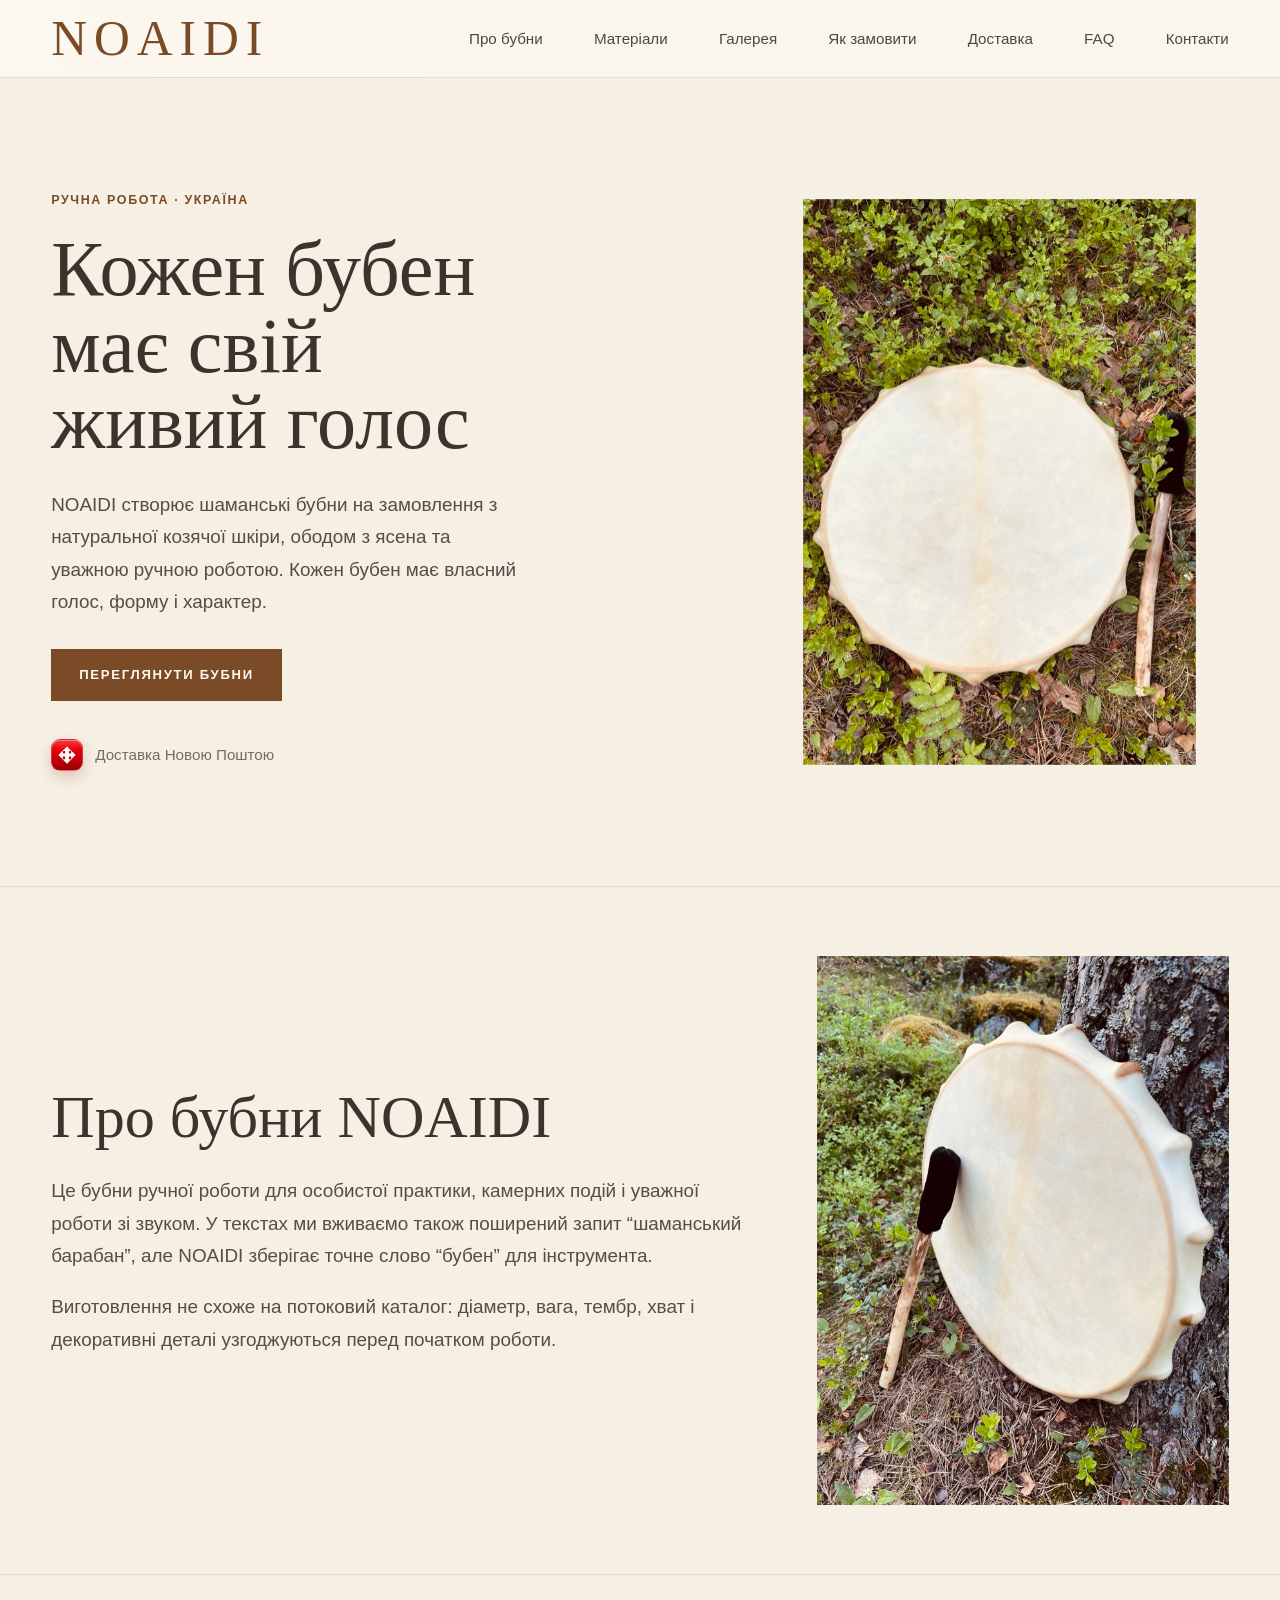
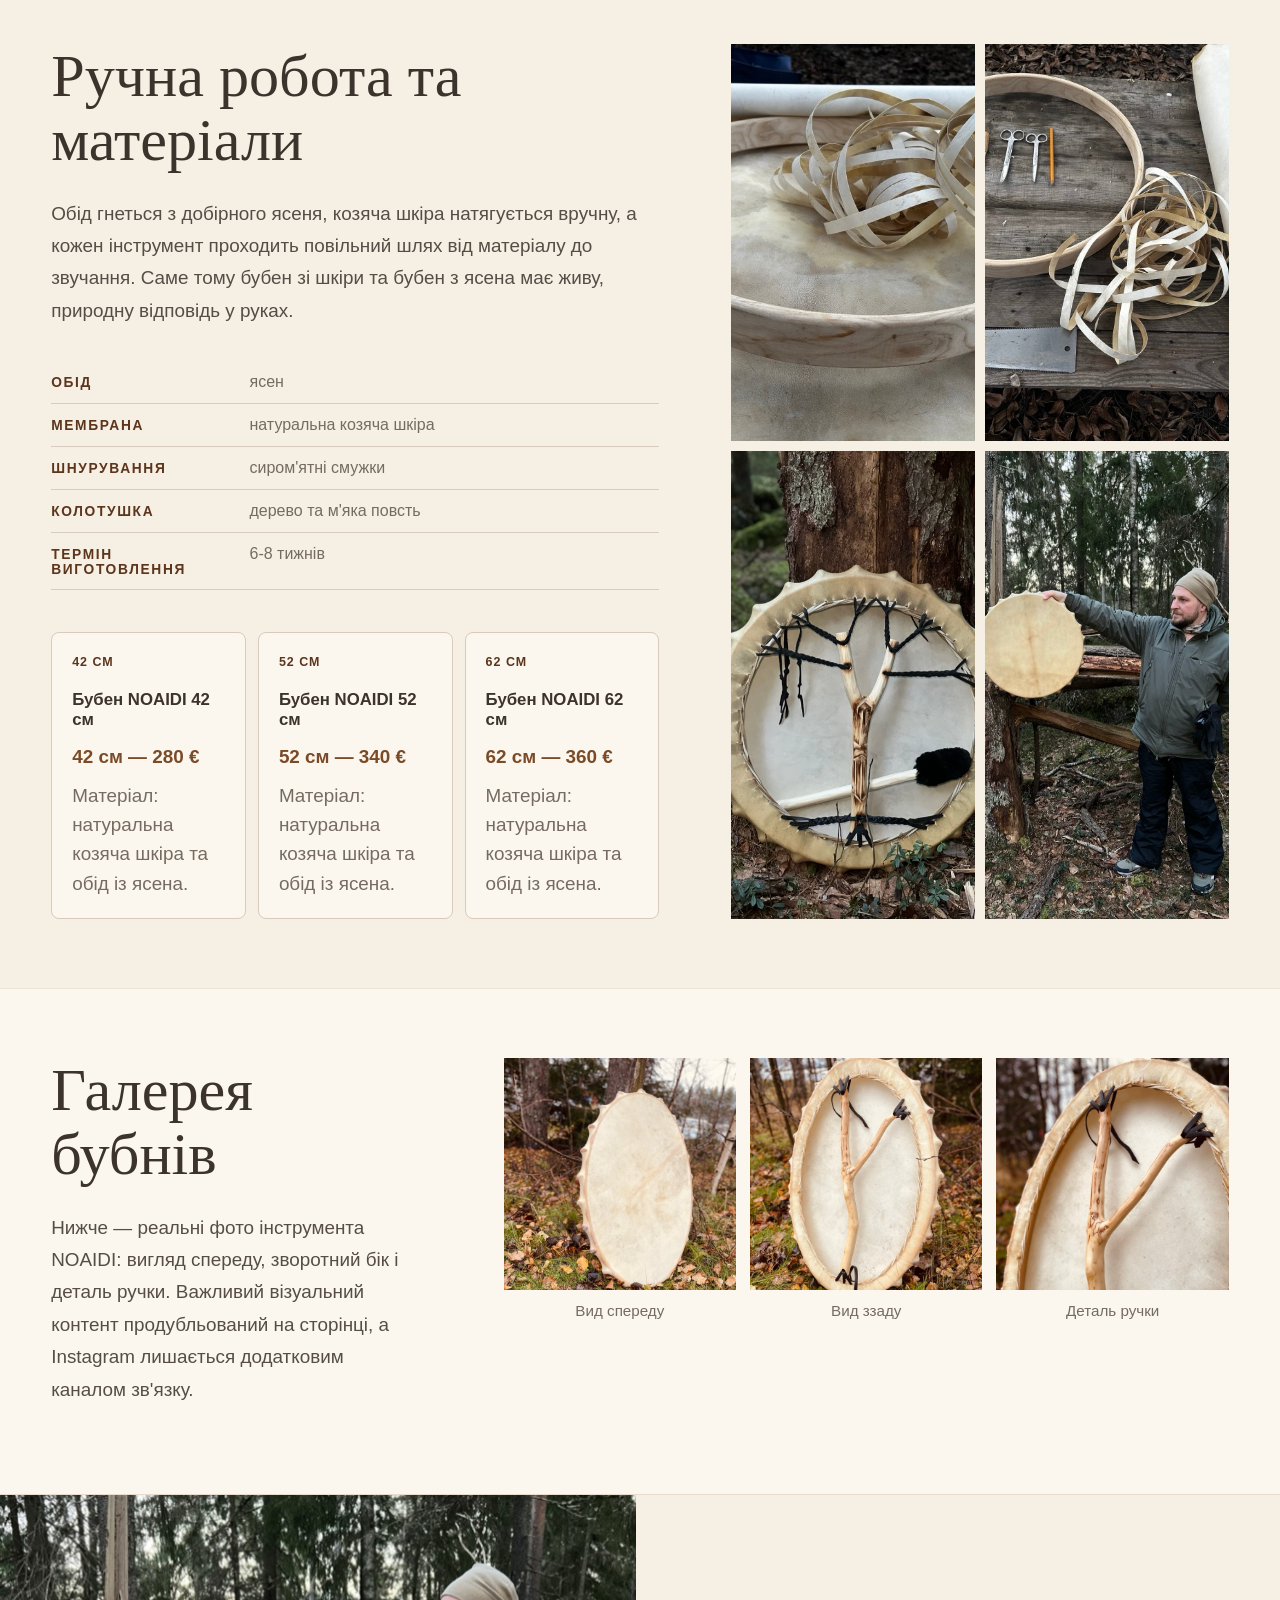
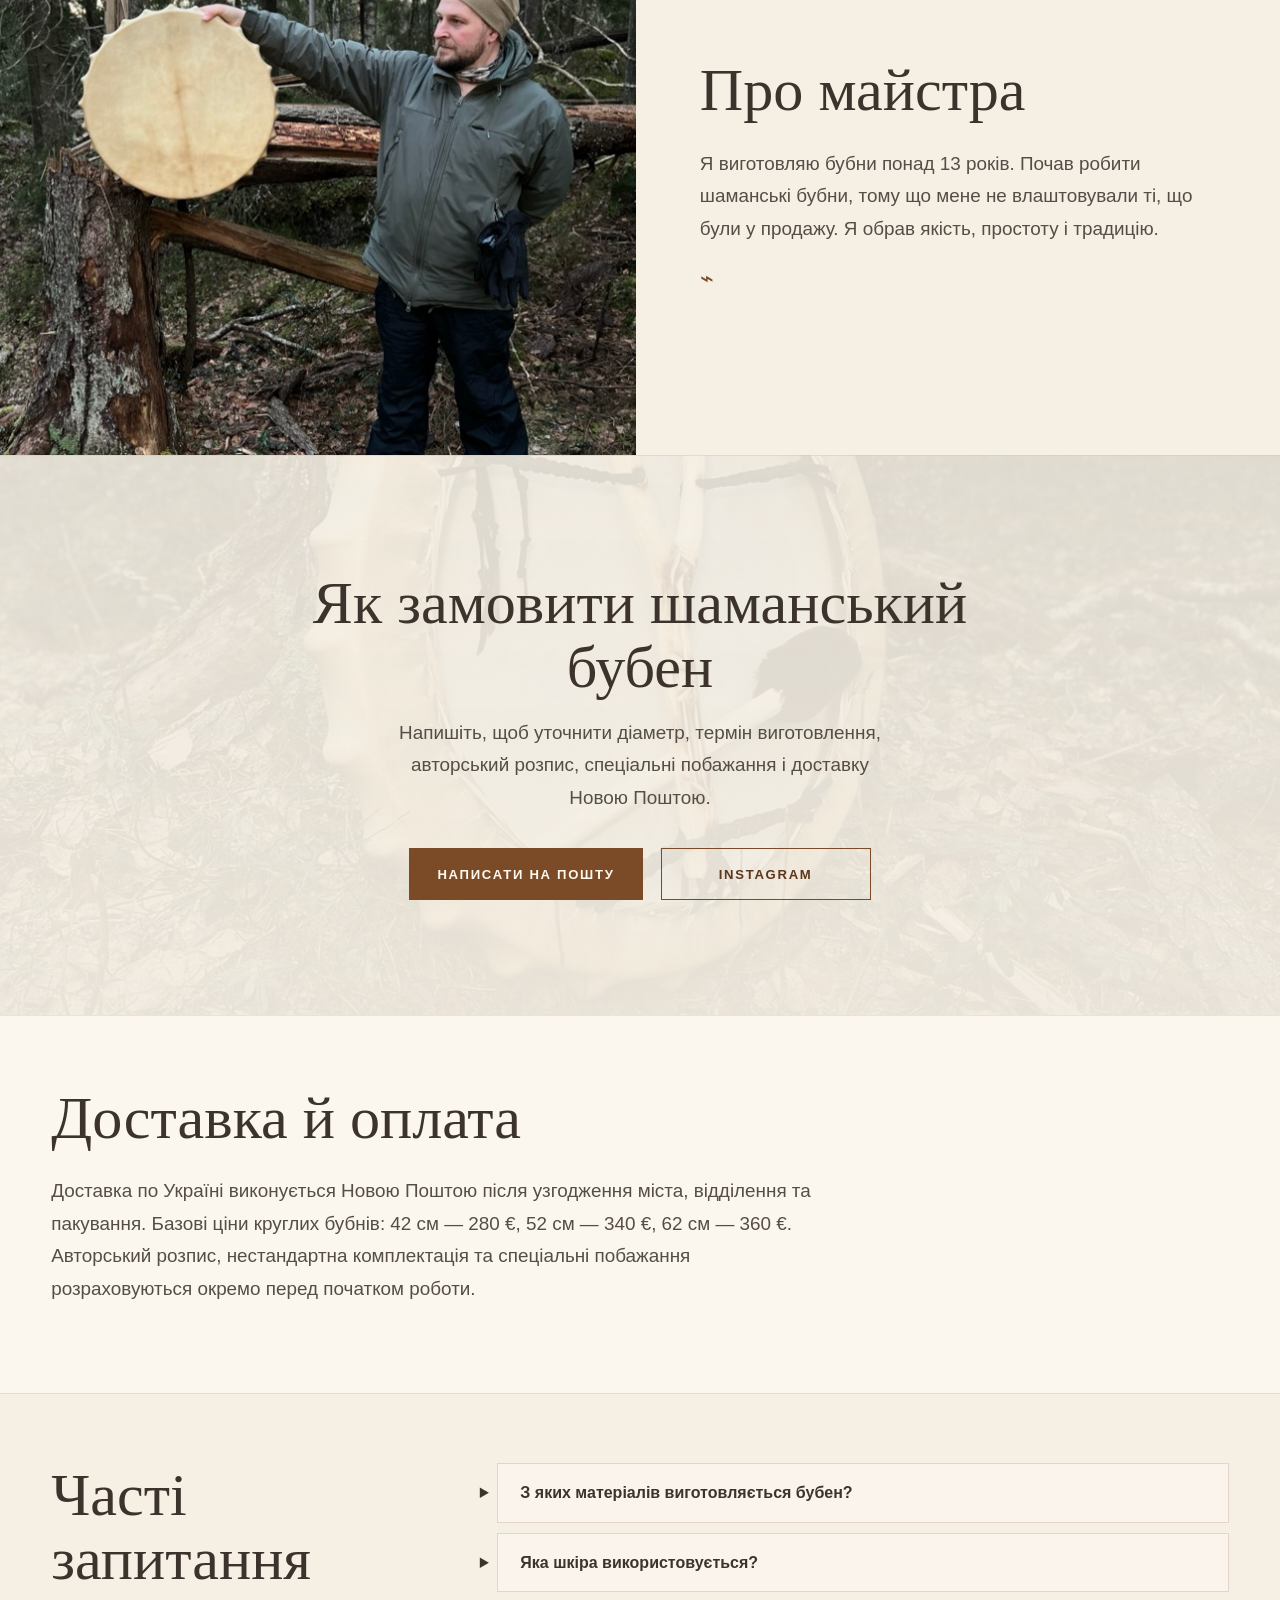
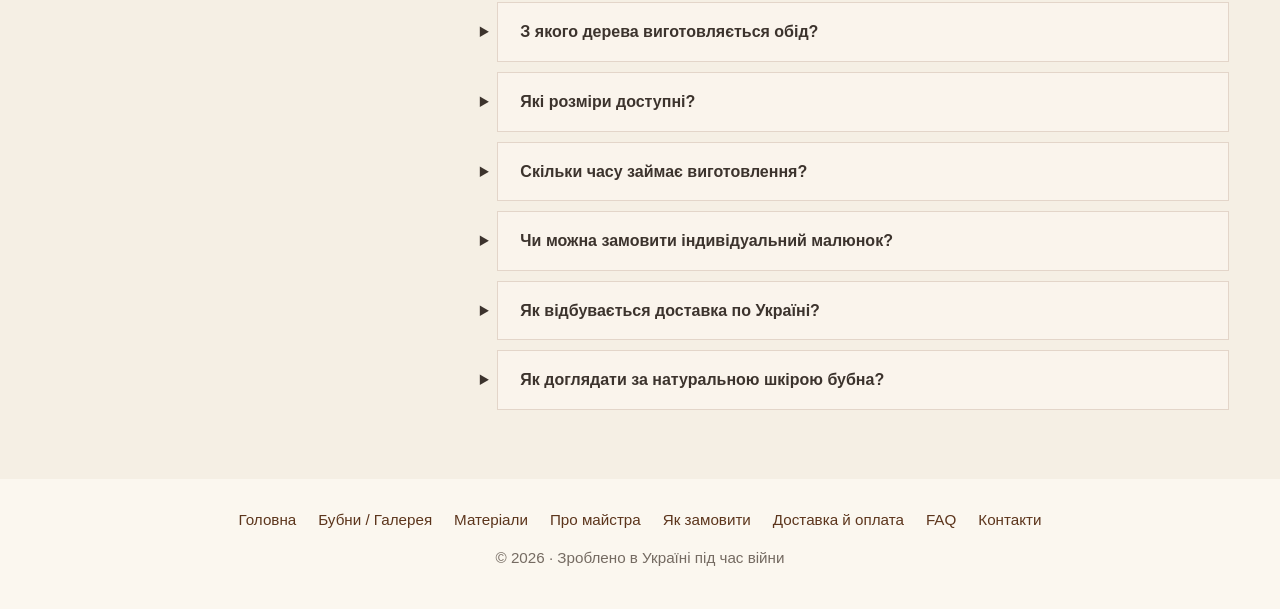
==== commit 63c9df76: "Fix Buben product prices and structured data" ====
--- a/index.html
+++ b/index.html
@@ -15,9 +15,9 @@
     <title>Шаманські бубни ручної роботи | NOAIDI Україна</title>
     <meta
       name="description"
-      content="Шаманські бубни NOAIDI ручної роботи в Україні. Натуральна шкіра, обід з ясена, індивідуальне виготовлення та авторський розпис. Переглянути роботи та замовити бубен."
+      content="Шаманські бубни NOAIDI ручної роботи в Україні. Натуральна козяча шкіра, обід з ясена, індивідуальне виготовлення та авторський розпис. Переглянути роботи та замовити бубен."
     />
-    <link rel="canonical" href="https://pifpaf685.github.io/shaman-drum/" />
+    <link rel="canonical" href="https://xn--90aam6a1a.com/" />
     <meta name="robots" content="index,follow,max-image-preview:large" />
     <meta name="theme-color" content="#f5efe4" />
     <meta name="google-site-verification" content="GOOGLE_SEARCH_CONSOLE_VERIFICATION_TOKEN" />
@@ -25,10 +25,10 @@
     <meta property="og:title" content="Шаманські бубни ручної роботи | NOAIDI Україна" />
     <meta
       property="og:description"
-      content="Авторські шаманські бубни ручної роботи: натуральна шкіра, обід з ясена, уважне виготовлення на замовлення та доставка Новою Поштою."
+      content="Авторські шаманські бубни ручної роботи: натуральна козяча шкіра, обід з ясена, уважне виготовлення на замовлення та доставка Новою Поштою."
     />
-    <meta property="og:image" content="https://pifpaf685.github.io/shaman-drum/assets/photo-09-front-top.jpeg" />
-    <meta property="og:url" content="https://pifpaf685.github.io/shaman-drum/" />
+    <meta property="og:image" content="https://xn--90aam6a1a.com/assets/photo-09-front-top.jpeg" />
+    <meta property="og:url" content="https://xn--90aam6a1a.com/" />
     <meta property="og:type" content="website" />
     <meta property="og:site_name" content="NOAIDI" />
     <meta property="og:locale" content="uk_UA" />
@@ -37,9 +37,9 @@
     <meta name="twitter:title" content="Шаманські бубни ручної роботи | NOAIDI Україна" />
     <meta
       name="twitter:description"
-      content="Шаманський бубен NOAIDI на замовлення: натуральна шкіра, обід з ясена, ручна робота і доставка по Україні."
+      content="Шаманський бубен NOAIDI на замовлення: натуральна козяча шкіра, обід з ясена, ручна робота і доставка по Україні."
     />
-    <meta name="twitter:image" content="https://pifpaf685.github.io/shaman-drum/assets/photo-09-front-top.jpeg" />
+    <meta name="twitter:image" content="https://xn--90aam6a1a.com/assets/photo-09-front-top.jpeg" />
 
     <link rel="icon" href="favicon.svg" type="image/svg+xml" />
     <link rel="apple-touch-icon" href="apple-touch-icon.svg" />
@@ -59,60 +59,114 @@
         "@graph": [
           {
             "@type": "Organization",
-            "@id": "https://pifpaf685.github.io/shaman-drum/#organization",
+            "@id": "https://xn--90aam6a1a.com/#organization",
             "name": "NOAIDI",
-            "url": "https://pifpaf685.github.io/shaman-drum/",
-            "logo": "https://pifpaf685.github.io/shaman-drum/favicon.svg",
-            "image": "https://pifpaf685.github.io/shaman-drum/assets/photo-09-front-top.jpeg",
-            "description": "NOAIDI — українська майстерня шаманських бубнів ручної роботи з натуральної шкіри та ободом з ясена.",
+            "url": "https://xn--90aam6a1a.com/",
+            "logo": "https://xn--90aam6a1a.com/favicon.svg",
+            "image": "https://xn--90aam6a1a.com/assets/photo-09-front-top.jpeg",
+            "description": "NOAIDI — українська майстерня шаманських бубнів ручної роботи з натуральної козячої шкіри та ободом з ясена.",
             "sameAs": ["https://www.instagram.com/sviatogor_magur/"]
           },
           {
             "@type": "WebSite",
-            "@id": "https://pifpaf685.github.io/shaman-drum/#website",
-            "url": "https://pifpaf685.github.io/shaman-drum/",
+            "@id": "https://xn--90aam6a1a.com/#website",
+            "url": "https://xn--90aam6a1a.com/",
             "name": "NOAIDI",
             "inLanguage": "uk",
-            "publisher": { "@id": "https://pifpaf685.github.io/shaman-drum/#organization" }
+            "publisher": { "@id": "https://xn--90aam6a1a.com/#organization" }
           },
           {
             "@type": "WebPage",
-            "@id": "https://pifpaf685.github.io/shaman-drum/#webpage",
-            "url": "https://pifpaf685.github.io/shaman-drum/",
+            "@id": "https://xn--90aam6a1a.com/#webpage",
+            "url": "https://xn--90aam6a1a.com/",
             "name": "Шаманські бубни ручної роботи | NOAIDI Україна",
-            "description": "Шаманські бубни NOAIDI ручної роботи в Україні. Натуральна шкіра, обід з ясена, індивідуальне виготовлення та авторський розпис.",
-            "isPartOf": { "@id": "https://pifpaf685.github.io/shaman-drum/#website" },
-            "about": { "@id": "https://pifpaf685.github.io/shaman-drum/#organization" },
+            "description": "Шаманські бубни NOAIDI ручної роботи в Україні. Натуральна козяча шкіра, обід з ясена, індивідуальне виготовлення та авторський розпис.",
+            "isPartOf": { "@id": "https://xn--90aam6a1a.com/#website" },
+            "about": { "@id": "https://xn--90aam6a1a.com/#organization" },
             "inLanguage": "uk"
           },
           {
             "@type": "Product",
-            "@id": "https://pifpaf685.github.io/shaman-drum/#custom-drum",
-            "name": "Шаманський бубен NOAIDI на замовлення",
+            "@id": "https://xn--90aam6a1a.com/#product-42",
+            "name": "Бубен NOAIDI 42 см",
             "image": [
-              "https://pifpaf685.github.io/shaman-drum/assets/photo-09-front-top.jpeg",
-              "https://pifpaf685.github.io/shaman-drum/assets/photo-06-front-vertical.jpeg"
+              "https://xn--90aam6a1a.com/assets/photo-06-front-vertical.jpeg"
             ],
-            "description": "Шаманський бубен ручної роботи з натуральної шкіри та ободом з ясена, виготовлений індивідуально на замовлення.",
-            "brand": { "@id": "https://pifpaf685.github.io/shaman-drum/#organization" },
-            "material": ["натуральна шкіра", "ясен", "береза", "бук", "сиром'ятні смужки", "повсть"],
+            "description": "Круглий шаманський бубен NOAIDI 42 см ручної роботи з натуральної козячої шкіри та ободом із ясена.",
+            "sku": "NOAIDI-UA-42",
+            "size": "42 см",
+            "material": "Натуральна козяча шкіра та обід із ясена",
+            "brand": {
+              "@type": "Brand",
+              "name": "NOAIDI"
+            },
             "offers": {
               "@type": "Offer",
-              "priceCurrency": "UAH",
+              "url": "https://xn--90aam6a1a.com/#buben-42",
+              "price": "280.00",
+              "priceCurrency": "EUR",
               "availability": "https://schema.org/PreOrder",
-              "url": "https://pifpaf685.github.io/shaman-drum/#order"
+              "seller": { "@id": "https://xn--90aam6a1a.com/#organization" }
             }
           },
           {
+            "@type": "Product",
+            "@id": "https://xn--90aam6a1a.com/#product-52",
+            "name": "Бубен NOAIDI 52 см",
+            "image": [
+              "https://xn--90aam6a1a.com/assets/photo-09-front-top.jpeg"
+            ],
+            "description": "Круглий шаманський бубен NOAIDI 52 см ручної роботи з натуральної козячої шкіри та ободом із ясена.",
+            "sku": "NOAIDI-UA-52",
+            "size": "52 см",
+            "material": "Натуральна козяча шкіра та обід із ясена",
+            "brand": {
+              "@type": "Brand",
+              "name": "NOAIDI"
+            },
+            "offers": {
+              "@type": "Offer",
+              "url": "https://xn--90aam6a1a.com/#buben-52",
+              "price": "340.00",
+              "priceCurrency": "EUR",
+              "availability": "https://schema.org/PreOrder",
+              "seller": { "@id": "https://xn--90aam6a1a.com/#organization" }
+            }
+          },
+          {
+            "@type": "Product",
+            "@id": "https://xn--90aam6a1a.com/#product-62",
+            "name": "Бубен NOAIDI 62 см",
+            "image": [
+              "https://xn--90aam6a1a.com/assets/photo-10-front-tree.jpeg"
+            ],
+            "description": "Круглий шаманський бубен NOAIDI 62 см ручної роботи з натуральної козячої шкіри та ободом із ясена.",
+            "sku": "NOAIDI-UA-62",
+            "size": "62 см",
+            "material": "Натуральна козяча шкіра та обід із ясена",
+            "brand": {
+              "@type": "Brand",
+              "name": "NOAIDI"
+            },
+            "offers": {
+              "@type": "Offer",
+              "url": "https://xn--90aam6a1a.com/#buben-62",
+              "price": "360.00",
+              "priceCurrency": "EUR",
+              "availability": "https://schema.org/PreOrder",
+              "seller": { "@id": "https://xn--90aam6a1a.com/#organization" }
+            }
+          },
+          {
             "@type": "FAQPage",
-            "@id": "https://pifpaf685.github.io/shaman-drum/#faq-schema",
+            "@id": "https://xn--90aam6a1a.com/#faq-schema",
             "mainEntity": [
               {
                 "@type": "Question",
                 "name": "З яких матеріалів виготовляється бубен?",
                 "acceptedAnswer": {
                   "@type": "Answer",
-                  "text": "Бубен NOAIDI виготовляється з натуральної шкіри, дерев'яного обода, сиром'ятного шнурування, дерева та м'якої повсті для колотушки. Для обода найчастіше використовується ясен, іноді береза або бук."
+                  "text": "Круглі бубни NOAIDI 42, 52 і 62 см виготовляються з натуральної козячої шкіри, обода з ясена, сиром'ятного шнурування, дерева та м'якої повсті для колотушки."
                 }
               },
               {
@@ -120,7 +174,7 @@
                 "name": "Яка шкіра використовується?",
                 "acceptedAnswer": {
                   "@type": "Answer",
-                  "text": "Основний матеріал мембран — натуральна козяча шкура різних порід, віку та статі тварини. Саме ці особливості впливають на характер мембрани й звук. Іноді використовується оленяча шкіра або матеріал, який надіслав замовник."
+                  "text": "Для круглих моделей 42, 52 і 62 см використовується натуральна козяча шкіра. Порода, вік і стать тварини впливають на характер мембрани й звук."
                 }
               },
               {
@@ -128,7 +182,7 @@
                 "name": "З якого дерева виготовляється обід?",
                 "acceptedAnswer": {
                   "@type": "Answer",
-                  "text": "Для обода найчастіше використовується ясен; іноді береза або бук. Ясен міцний, пружний і музичний матеріал, тому добре тримає форму та звучання бубна."
+                  "text": "Для круглих моделей 42, 52 і 62 см використовується ясен. Це міцний, пружний і музичний матеріал, який добре тримає форму та звучання бубна."
                 }
               },
               {
@@ -198,9 +252,9 @@
           <p class="eyebrow">РУЧНА РОБОТА · УКРАЇНА</p>
           <h1>Кожен бубен має свій живий голос</h1>
           <p class="hero-text">
-            NOAIDI створює шаманські бубни на замовлення з натуральної шкіри,
-            ободом з ясена та уважною ручною роботою. Кожен бубен має власний
-            голос, форму і характер.
+            NOAIDI створює шаманські бубни на замовлення з натуральної козячої
+            шкіри, ободом з ясена та уважною ручною роботою. Кожен бубен має
+            власний голос, форму і характер.
           </p>
           <a class="button button-solid" href="#gallery">ПЕРЕГЛЯНУТИ БУБНИ</a>
           <p class="delivery-note" aria-label="Доставка Новою Поштою">
@@ -260,19 +314,19 @@
         <div class="section-copy">
           <h2 id="materials-title">Ручна робота та матеріали</h2>
           <p>
-            Обід гнеться з добірного ясеня, шкіра натягується вручну, а кожен
-            інструмент проходить повільний шлях від матеріалу до звучання.
+            Обід гнеться з добірного ясеня, козяча шкіра натягується вручну,
+            а кожен інструмент проходить повільний шлях від матеріалу до звучання.
             Саме тому бубен зі шкіри та бубен з ясена має живу, природну
             відповідь у руках.
           </p>
           <dl class="specs">
             <div>
               <dt>ОБІД</dt>
-              <dd>ясен, іноді береза або бук</dd>
+              <dd>ясен</dd>
             </div>
             <div>
               <dt>МЕМБРАНА</dt>
-              <dd>натуральна шкіра</dd>
+              <dd>натуральна козяча шкіра</dd>
             </div>
             <div>
               <dt>ШНУРУВАННЯ</dt>
@@ -287,6 +341,26 @@
               <dd>6-8 тижнів</dd>
             </div>
           </dl>
+          <div class="price-grid" aria-label="Базові ціни круглих бубнів NOAIDI">
+            <article id="buben-42" class="price-card">
+              <p class="price-size">42 см</p>
+              <h3>Бубен NOAIDI 42 см</h3>
+              <p class="price-value">42 см — 280 €</p>
+              <p>Матеріал: натуральна козяча шкіра та обід із ясена.</p>
+            </article>
+            <article id="buben-52" class="price-card">
+              <p class="price-size">52 см</p>
+              <h3>Бубен NOAIDI 52 см</h3>
+              <p class="price-value">52 см — 340 €</p>
+              <p>Матеріал: натуральна козяча шкіра та обід із ясена.</p>
+            </article>
+            <article id="buben-62" class="price-card">
+              <p class="price-size">62 см</p>
+              <h3>Бубен NOAIDI 62 см</h3>
+              <p class="price-value">62 см — 360 €</p>
+              <p>Матеріал: натуральна козяча шкіра та обід із ясена.</p>
+            </article>
+          </div>
         </div>
 
         <div class="making-gallery" aria-label="Фотографії процесу виготовлення">
@@ -297,7 +371,7 @@
             sizes="(max-width: 620px) 100vw, (max-width: 900px) 50vw, 30vw"
             width="1536"
             height="1152"
-            alt="Обід з ясена, натуральна шкіра та сиром'ятні смужки для бубна"
+            alt="Обід з ясена, натуральна козяча шкіра та сиром'ятні смужки для бубна"
             loading="lazy"
             decoding="async"
           />
@@ -355,7 +429,7 @@
               sizes="(max-width: 620px) 100vw, (max-width: 900px) 33vw, 25vw"
               width="1152"
               height="1536"
-              alt="Шаманський бубен з натуральної шкіри NOAIDI, вид спереду"
+              alt="Шаманський бубен з натуральної козячої шкіри NOAIDI, вид спереду"
               loading="lazy"
               decoding="async"
             />
@@ -418,8 +492,8 @@
         <div class="order-inner">
           <h2 id="order-title">Як замовити шаманський бубен</h2>
           <p>
-            Напишіть, щоб уточнити діаметр, тип шкіри, термін виготовлення,
-            авторський розпис і доставку Новою Поштою.
+            Напишіть, щоб уточнити діаметр, термін виготовлення, авторський
+            розпис, спеціальні побажання і доставку Новою Поштою.
           </p>
           <div class="order-actions" id="contact">
             <a
@@ -445,8 +519,10 @@
           <h2 id="delivery-title">Доставка й оплата</h2>
           <p>
             Доставка по Україні виконується Новою Поштою після узгодження
-            міста, відділення та пакування. Оплата, передплата і фінальна
-            вартість узгоджуються індивідуально перед початком роботи.
+            міста, відділення та пакування. Базові ціни круглих бубнів:
+            42 см — 280 €, 52 см — 340 €, 62 см — 360 €. Авторський розпис,
+            нестандартна комплектація та спеціальні побажання розраховуються
+            окремо перед початком роботи.
           </p>
         </div>
       </section>
@@ -458,15 +534,15 @@
         <div class="faq-list">
           <details>
             <summary>З яких матеріалів виготовляється бубен?</summary>
-            <p>З натуральної шкіри, дерев'яного обода, сиром'ятного шнурування, дерева та м'якої повсті для колотушки. Для обода найчастіше використовується ясен, іноді береза або бук.</p>
+            <p>Круглі бубни NOAIDI 42, 52 і 62 см виготовляються з натуральної козячої шкіри, обода з ясена, сиром'ятного шнурування, дерева та м'якої повсті для колотушки.</p>
           </details>
           <details>
             <summary>Яка шкіра використовується?</summary>
-            <p>Основний матеріал мембран — натуральна козяча шкура різних порід, віку та статі тварини. Саме ці особливості впливають на характер мембрани й звук. Іноді використовую оленячу шкіру або матеріал, який надіслав замовник.</p>
+            <p>Для круглих моделей 42, 52 і 62 см використовую натуральну козячу шкіру. Порода, вік і стать тварини впливають на характер мембрани й звук.</p>
           </details>
           <details>
             <summary>З якого дерева виготовляється обід?</summary>
-            <p>Для обода найчастіше використовую ясен; іноді березу або бук. Ясен міцний, пружний і музичний матеріал, тому добре тримає форму та звучання бубна.</p>
+            <p>Для круглих моделей 42, 52 і 62 см використовую ясен. Це міцний, пружний і музичний матеріал, який добре тримає форму та звучання бубна.</p>
           </details>
           <details>
             <summary>Які розміри доступні?</summary>
--- a/styles.css
+++ b/styles.css
@@ -371,6 +371,48 @@
   margin: 0;
 }
 
+.price-grid {
+  display: grid;
+  gap: 12px;
+  grid-template-columns: repeat(3, minmax(0, 1fr));
+  margin-top: clamp(24px, 4vw, 42px);
+}
+
+.price-card {
+  background: var(--paper-soft);
+  border: 1px solid var(--line);
+  border-radius: 8px;
+  padding: 20px;
+  scroll-margin-top: 96px;
+}
+
+.price-card h3 {
+  font-size: 1.05rem;
+  margin-bottom: 12px;
+}
+
+.price-card p {
+  color: var(--muted);
+  line-height: 1.55;
+  margin-bottom: 0;
+}
+
+.price-card .price-size {
+  color: var(--brand-dark);
+  font-size: 0.78rem;
+  font-weight: 800;
+  letter-spacing: 0.08em;
+  margin-bottom: 10px;
+  text-transform: uppercase;
+}
+
+.price-card .price-value {
+  color: var(--brand);
+  font-size: 1.18rem;
+  font-weight: 900;
+  margin-bottom: 10px;
+}
+
 .instrument {
   background: var(--paper-soft);
   display: grid;
@@ -601,6 +643,10 @@
     grid-template-columns: 1fr;
   }
 
+  .price-grid {
+    grid-template-columns: 1fr;
+  }
+
   .making {
     display: flex;
     flex-direction: column;
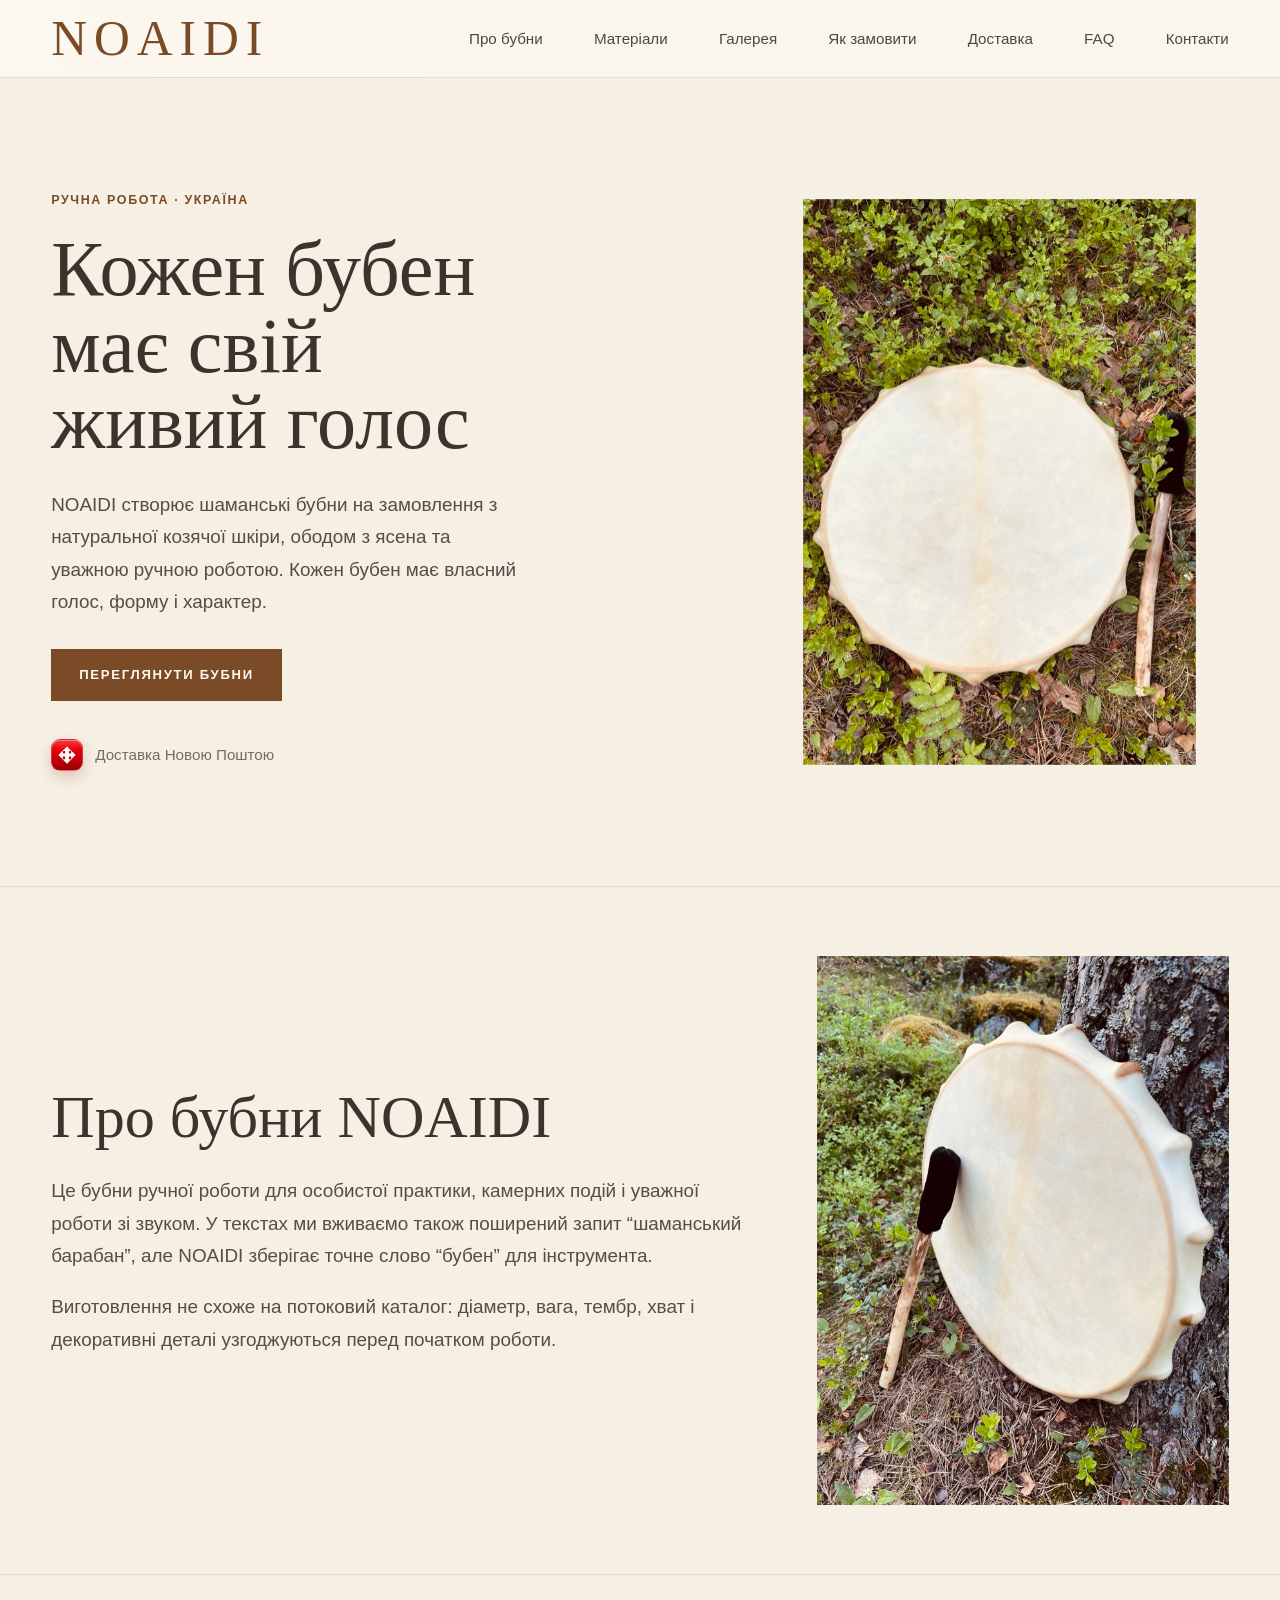
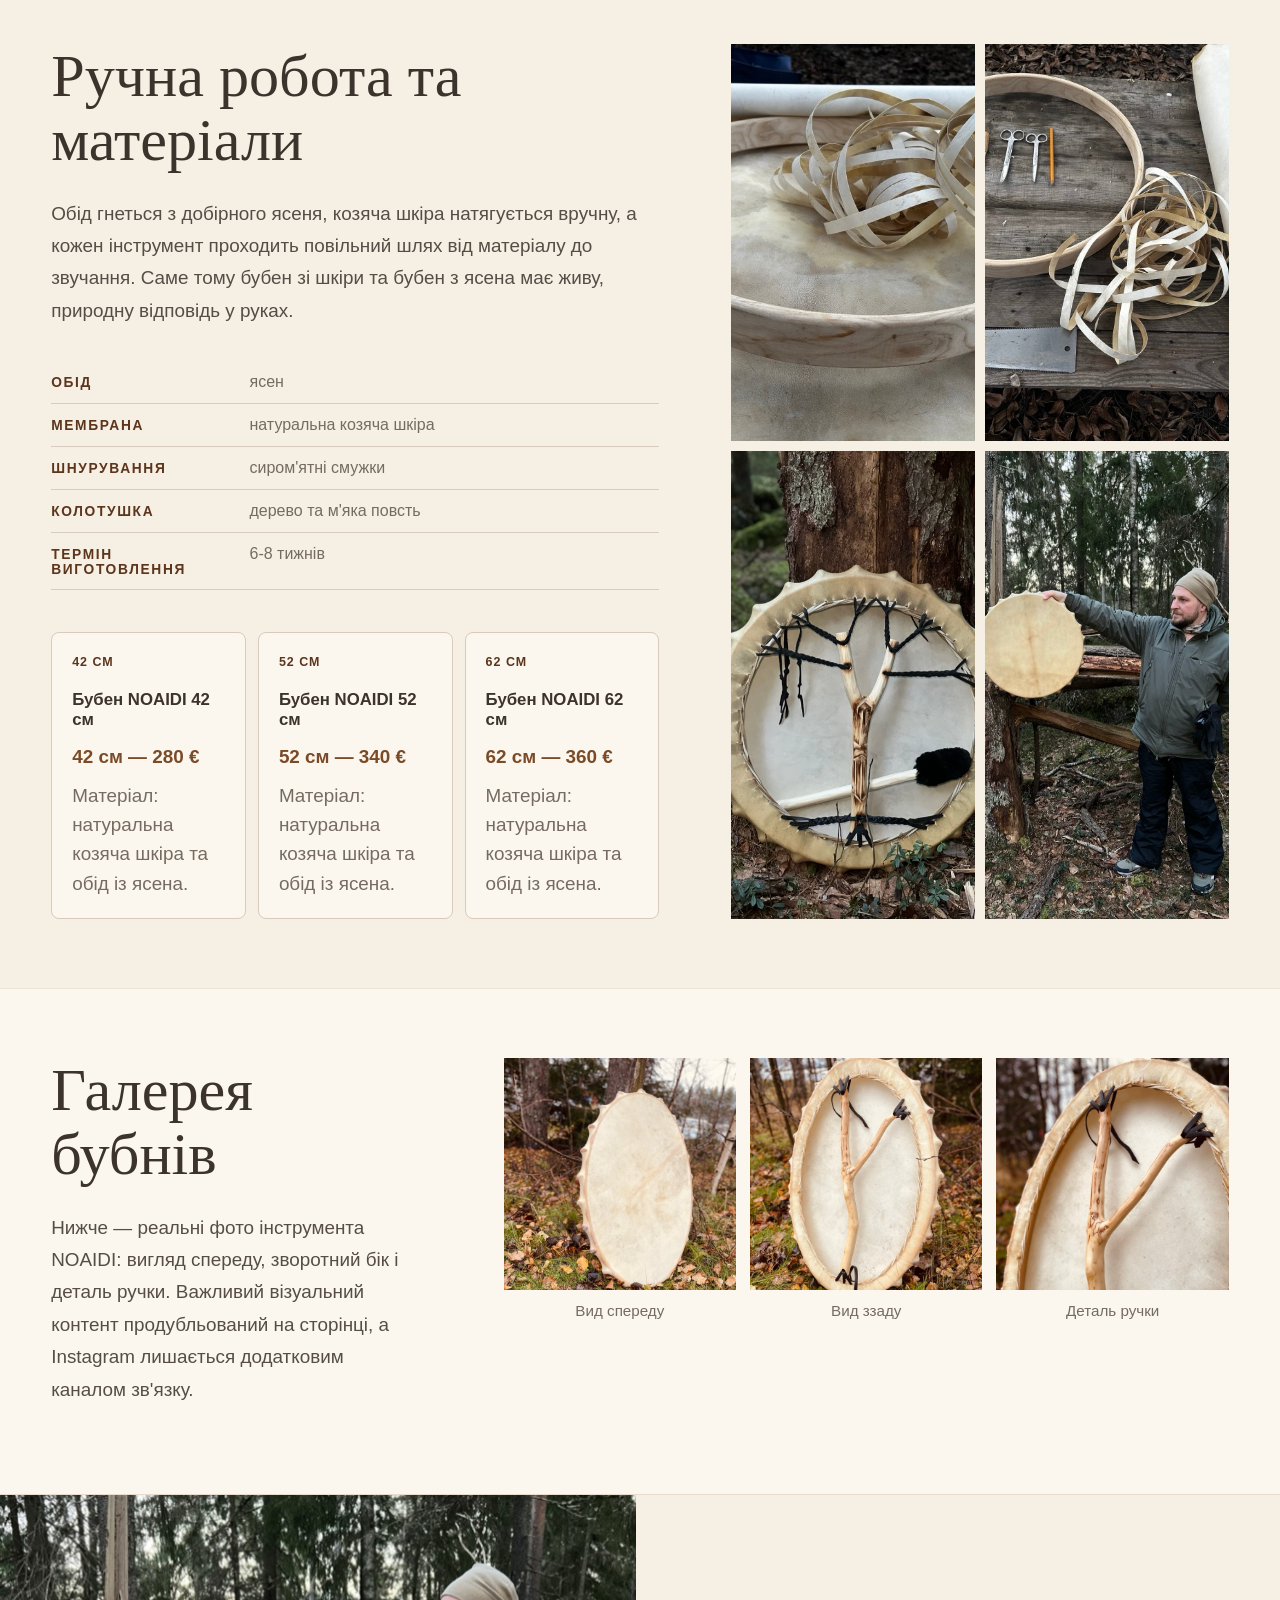
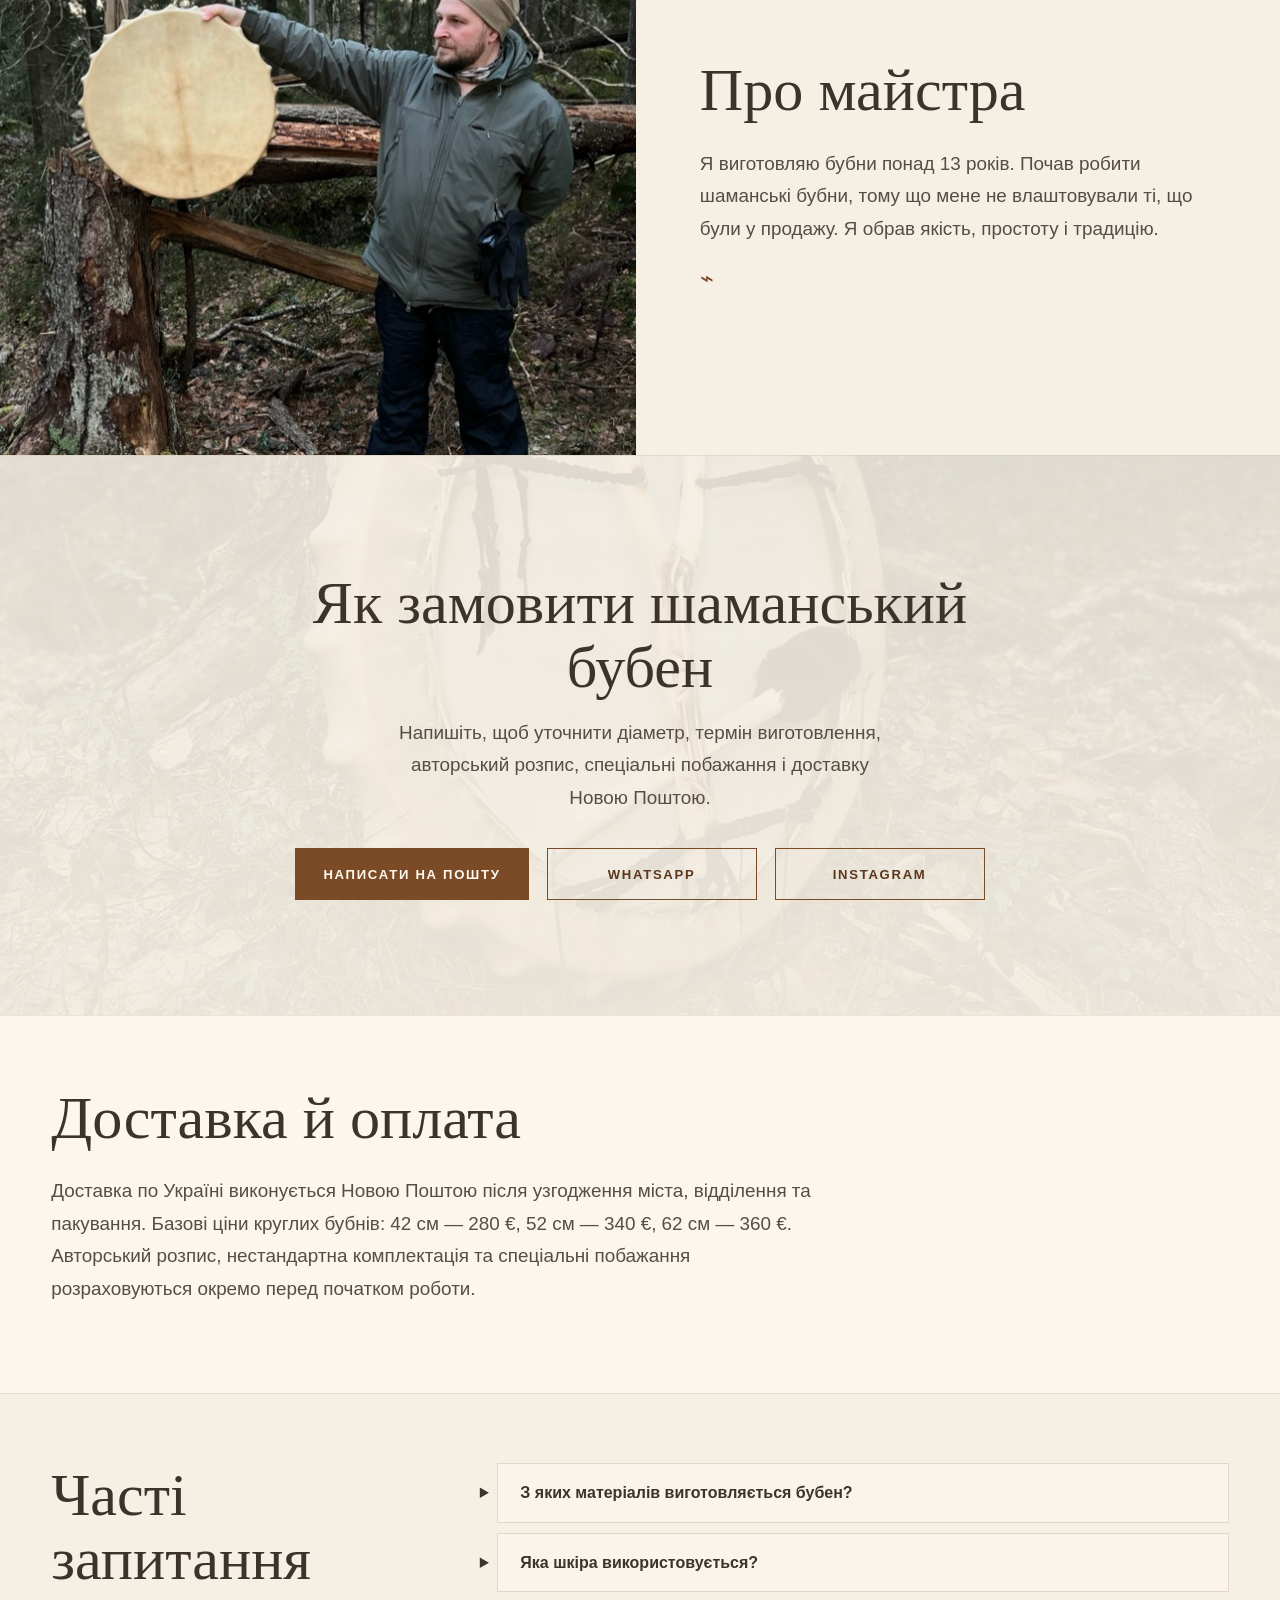
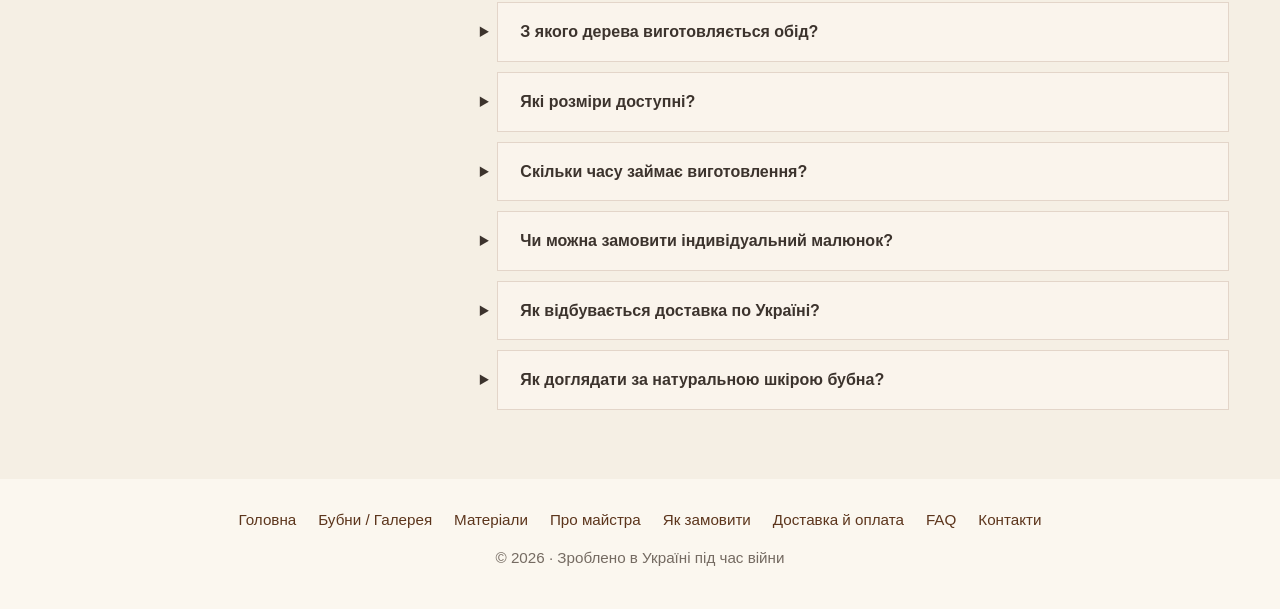
==== commit 05431a45: "Add Ukraine WhatsApp contact" ====
--- a/index.html
+++ b/index.html
@@ -504,6 +504,14 @@
             </a>
             <a
               class="button button-outline"
+              href="https://wa.me/380506035445"
+              rel="noopener noreferrer"
+              target="_blank"
+            >
+              WHATSAPP
+            </a>
+            <a
+              class="button button-outline"
               href="https://www.instagram.com/sviatogor_magur/"
               rel="noopener noreferrer"
               target="_blank"
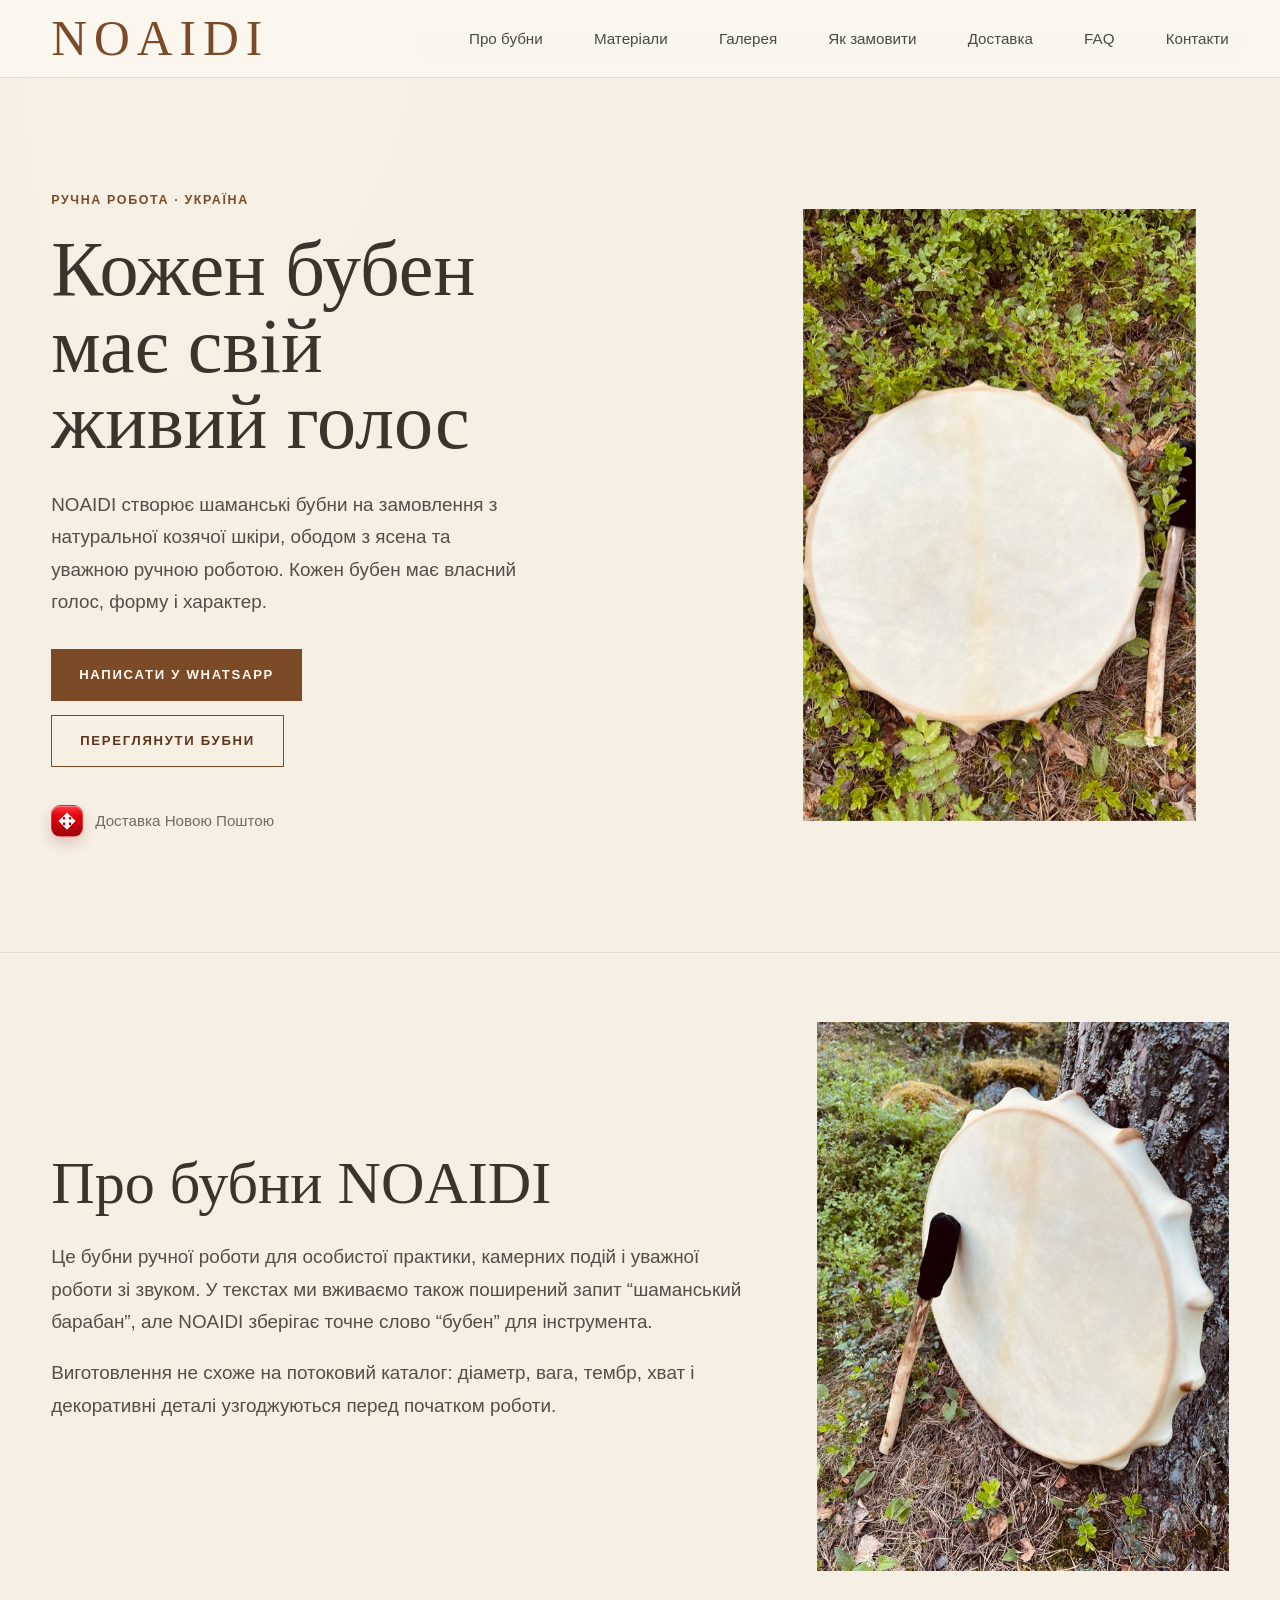
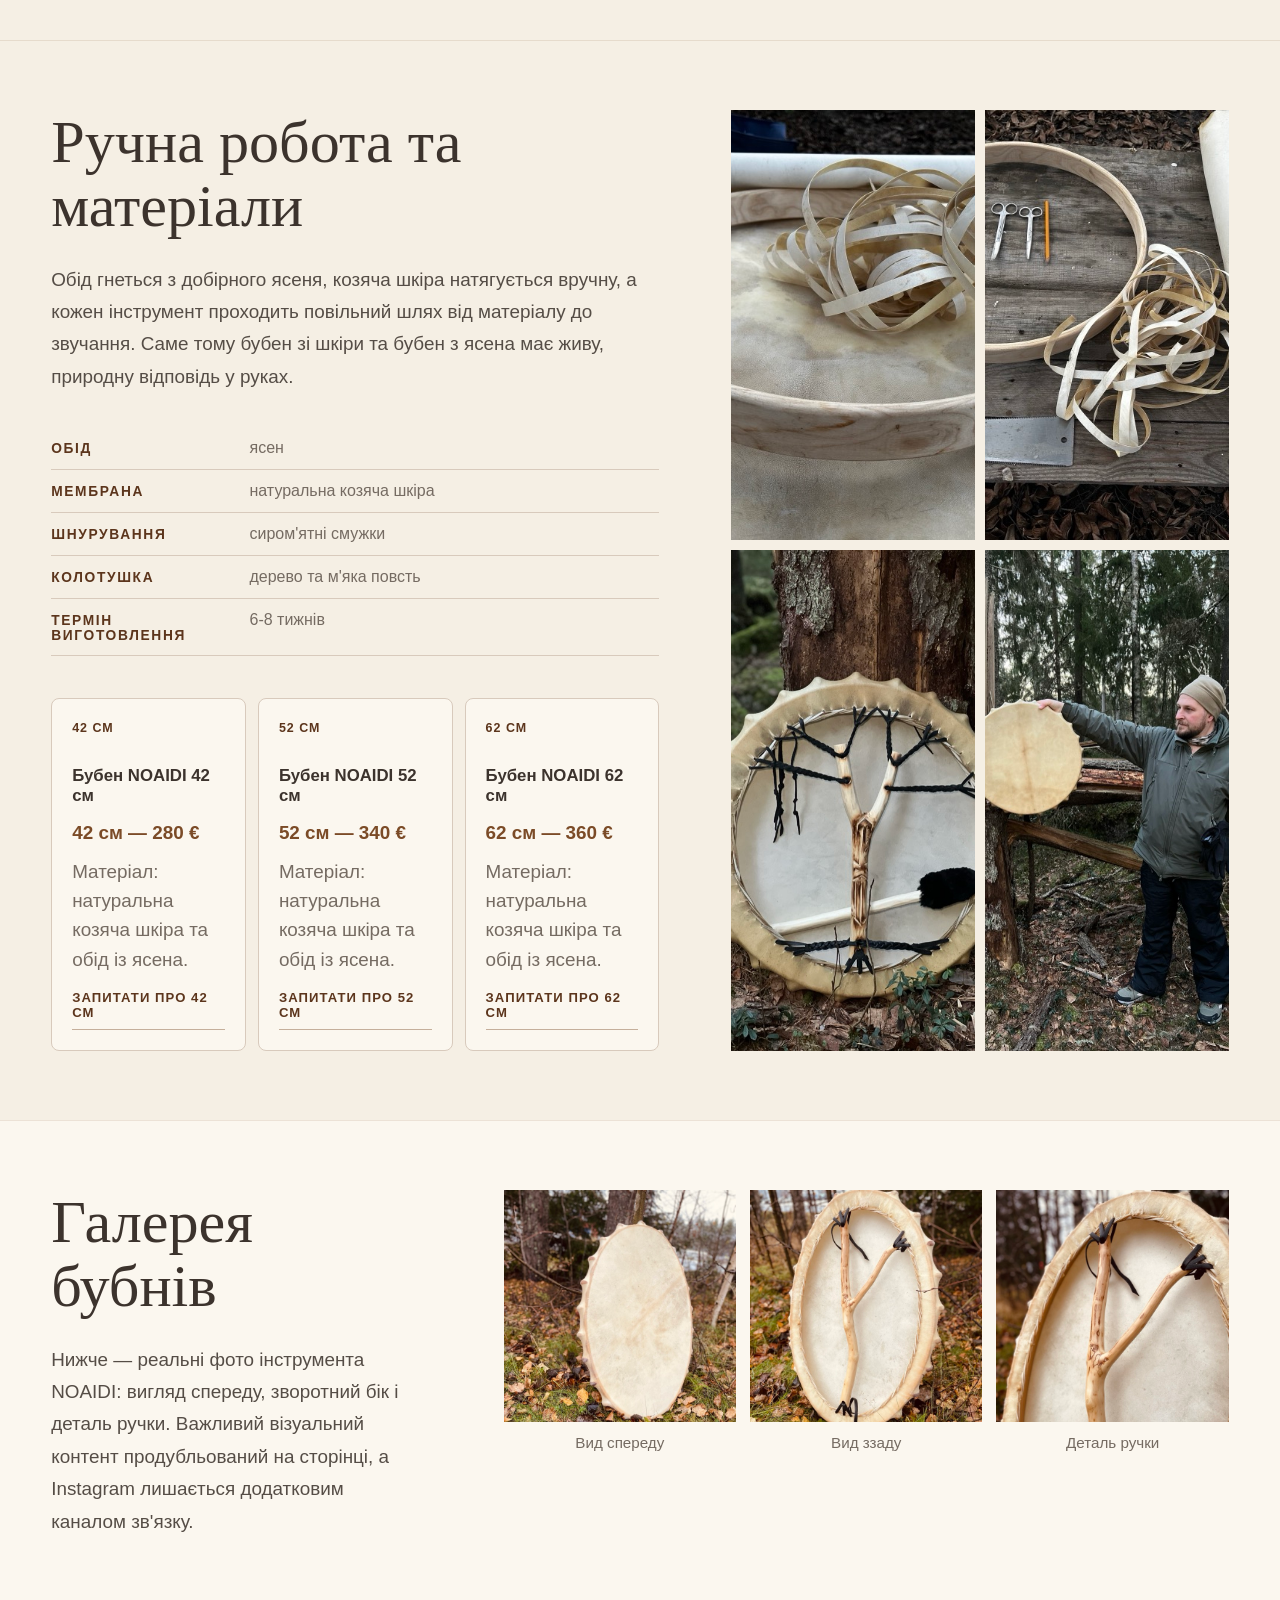
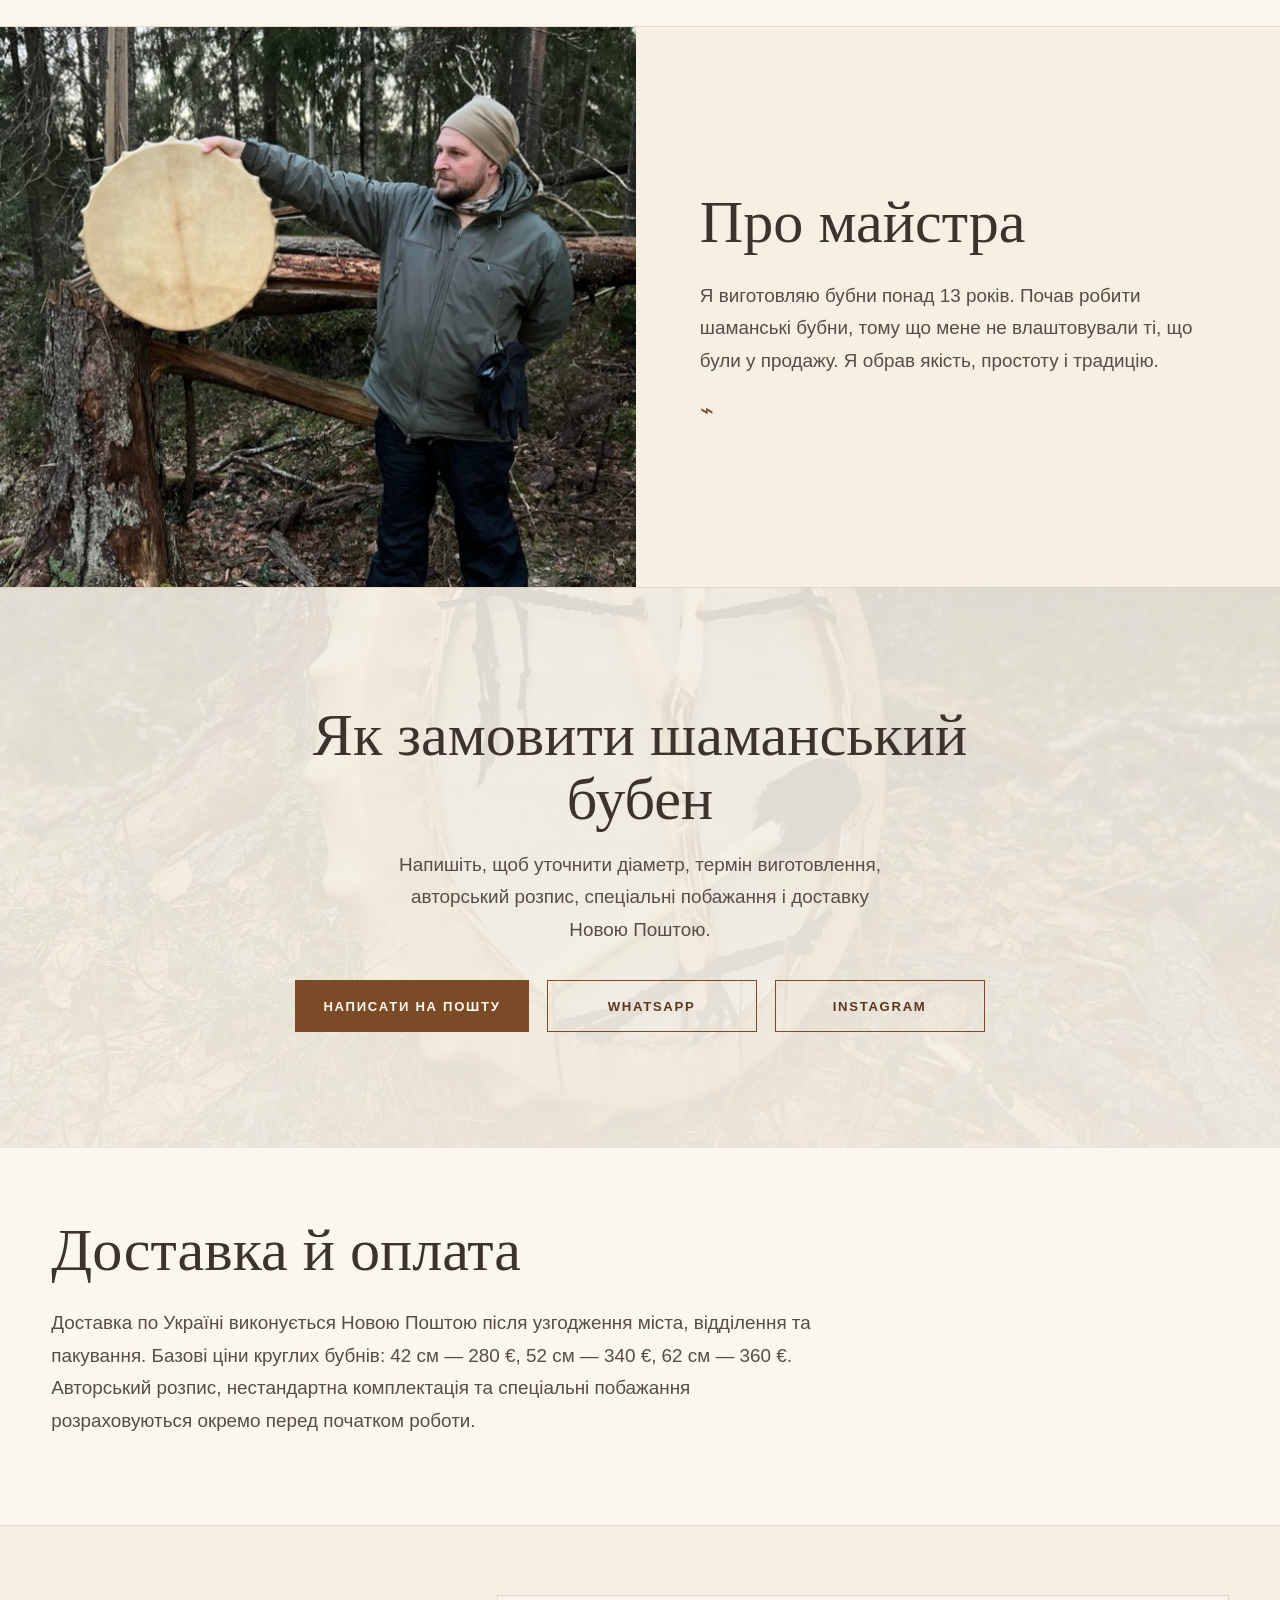
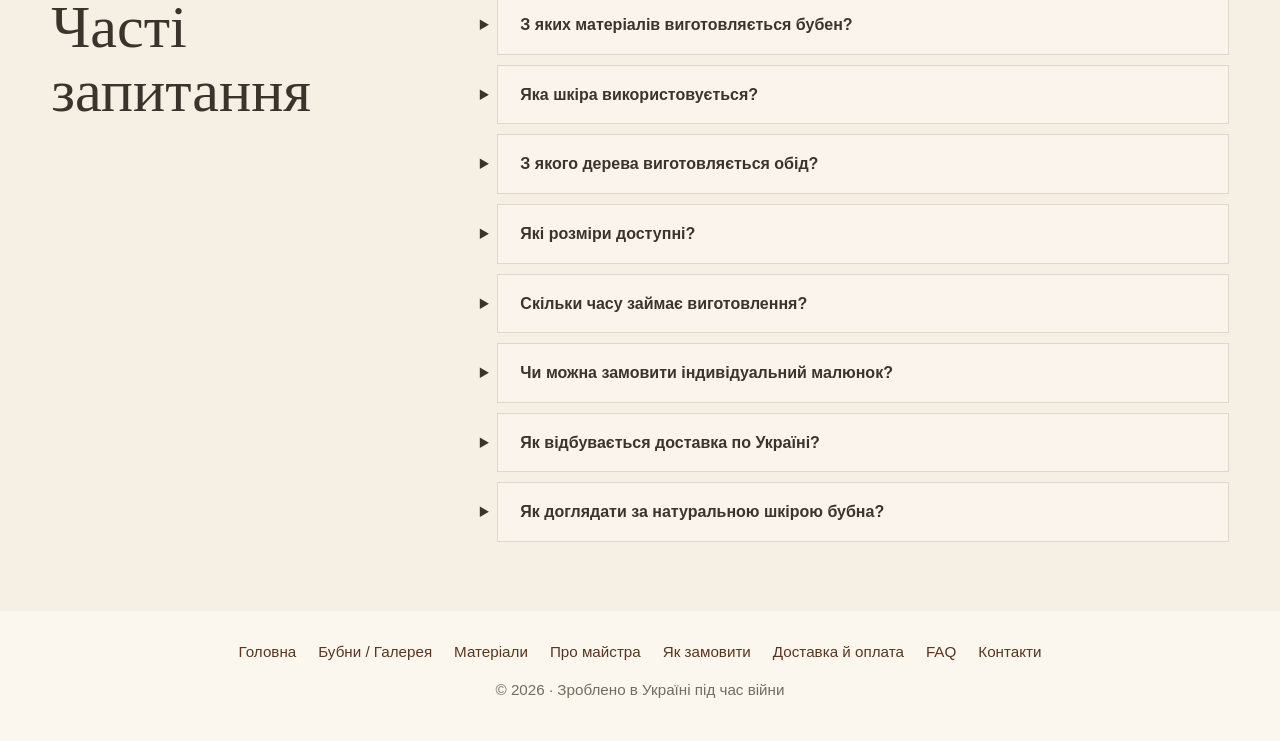
==== commit 0751f7c8: "Improve Ukraine WhatsApp conversion path" ====
--- a/index.html
+++ b/index.html
@@ -246,6 +246,17 @@
       </nav>
     </header>
 
+    <a
+      class="mobile-sticky-cta"
+      href="https://wa.me/380506035445"
+      aria-hidden="true"
+      rel="noopener noreferrer"
+      tabindex="-1"
+      target="_blank"
+    >
+      Написати у WhatsApp
+    </a>
+
     <main id="top">
       <section class="hero" id="about">
         <div class="hero-copy">
@@ -256,7 +267,17 @@
             шкіри, ободом з ясена та уважною ручною роботою. Кожен бубен має
             власний голос, форму і характер.
           </p>
-          <a class="button button-solid" href="#gallery">ПЕРЕГЛЯНУТИ БУБНИ</a>
+          <div class="hero-actions" aria-label="Швидкі дії для замовлення">
+            <a
+              class="button button-solid"
+              href="https://wa.me/380506035445"
+              rel="noopener noreferrer"
+              target="_blank"
+            >
+              НАПИСАТИ У WHATSAPP
+            </a>
+            <a class="button button-outline" href="#gallery">ПЕРЕГЛЯНУТИ БУБНИ</a>
+          </div>
           <p class="delivery-note" aria-label="Доставка Новою Поштою">
             <span class="nova-poshta-mark" aria-hidden="true">
               <svg viewBox="0 0 64 64" focusable="false" role="img">
@@ -347,18 +368,42 @@
               <h3>Бубен NOAIDI 42 см</h3>
               <p class="price-value">42 см — 280 €</p>
               <p>Матеріал: натуральна козяча шкіра та обід із ясена.</p>
+              <a
+                class="price-link"
+                href="https://wa.me/380506035445"
+                rel="noopener noreferrer"
+                target="_blank"
+              >
+                Запитати про 42 см
+              </a>
             </article>
             <article id="buben-52" class="price-card">
               <p class="price-size">52 см</p>
               <h3>Бубен NOAIDI 52 см</h3>
               <p class="price-value">52 см — 340 €</p>
               <p>Матеріал: натуральна козяча шкіра та обід із ясена.</p>
+              <a
+                class="price-link"
+                href="https://wa.me/380506035445"
+                rel="noopener noreferrer"
+                target="_blank"
+              >
+                Запитати про 52 см
+              </a>
             </article>
             <article id="buben-62" class="price-card">
               <p class="price-size">62 см</p>
               <h3>Бубен NOAIDI 62 см</h3>
               <p class="price-value">62 см — 360 €</p>
               <p>Матеріал: натуральна козяча шкіра та обід із ясена.</p>
+              <a
+                class="price-link"
+                href="https://wa.me/380506035445"
+                rel="noopener noreferrer"
+                target="_blank"
+              >
+                Запитати про 62 см
+              </a>
             </article>
           </div>
         </div>
@@ -590,6 +635,6 @@
       <p>© 2026 · Зроблено в Україні під час війни</p>
     </footer>
 
-    <script src="script.js" defer></script>
+    <script src="script.js?v=20260824-sticky" defer></script>
   </body>
 </html>
--- a/styles.css
+++ b/styles.css
@@ -97,6 +97,10 @@
   padding: 0 14px;
 }
 
+.mobile-sticky-cta {
+  display: none;
+}
+
 .hero {
   align-items: stretch;
   display: grid;
@@ -170,6 +174,12 @@
 .hero-text {
   margin-bottom: 30px;
   max-width: 470px;
+}
+
+.hero-actions {
+  display: flex;
+  flex-wrap: wrap;
+  gap: 14px;
 }
 
 .button {
@@ -382,6 +392,8 @@
   background: var(--paper-soft);
   border: 1px solid var(--line);
   border-radius: 8px;
+  display: flex;
+  flex-direction: column;
   padding: 20px;
   scroll-margin-top: 96px;
 }
@@ -411,6 +423,27 @@
   font-size: 1.18rem;
   font-weight: 900;
   margin-bottom: 10px;
+}
+
+.price-link {
+  align-items: center;
+  align-self: flex-start;
+  border-bottom: 1px solid rgba(123, 75, 39, 0.42);
+  color: var(--brand-dark);
+  display: inline-flex;
+  font-size: 0.82rem;
+  font-weight: 800;
+  min-height: 44px;
+  letter-spacing: 0.08em;
+  margin-top: 12px;
+  padding: 0 0 4px;
+  text-transform: uppercase;
+}
+
+.price-link:hover,
+.price-link:focus-visible {
+  border-color: var(--brand-dark);
+  color: var(--brand);
 }
 
 .instrument {
@@ -723,6 +756,10 @@
 }
 
 @media (max-width: 620px) {
+  body {
+    padding-bottom: 80px;
+  }
+
   .brand {
     font-size: 2rem;
   }
@@ -794,6 +831,10 @@
     width: 100%;
   }
 
+  .hero-actions {
+    width: 100%;
+  }
+
   .order-actions {
     width: 100%;
   }
@@ -803,4 +844,35 @@
     flex-direction: column;
     gap: 8px;
   }
-}
+
+  .mobile-sticky-cta {
+    align-items: center;
+    background: var(--brand);
+    bottom: max(14px, env(safe-area-inset-bottom));
+    box-shadow: 0 14px 34px rgba(74, 54, 39, 0.24);
+    color: #fff9ef;
+    display: flex;
+    font-size: 0.82rem;
+    font-weight: 900;
+    justify-content: center;
+    left: 18px;
+    letter-spacing: 0.1em;
+    min-height: 52px;
+    opacity: 0;
+    padding: 0 18px;
+    pointer-events: none;
+    position: fixed;
+    right: 18px;
+    text-align: center;
+    text-transform: uppercase;
+    transform: translateY(18px);
+    transition: opacity 160ms ease, transform 160ms ease;
+    z-index: 20;
+  }
+
+  .mobile-sticky-cta.is-visible {
+    opacity: 1;
+    pointer-events: auto;
+    transform: translateY(0);
+  }
+}
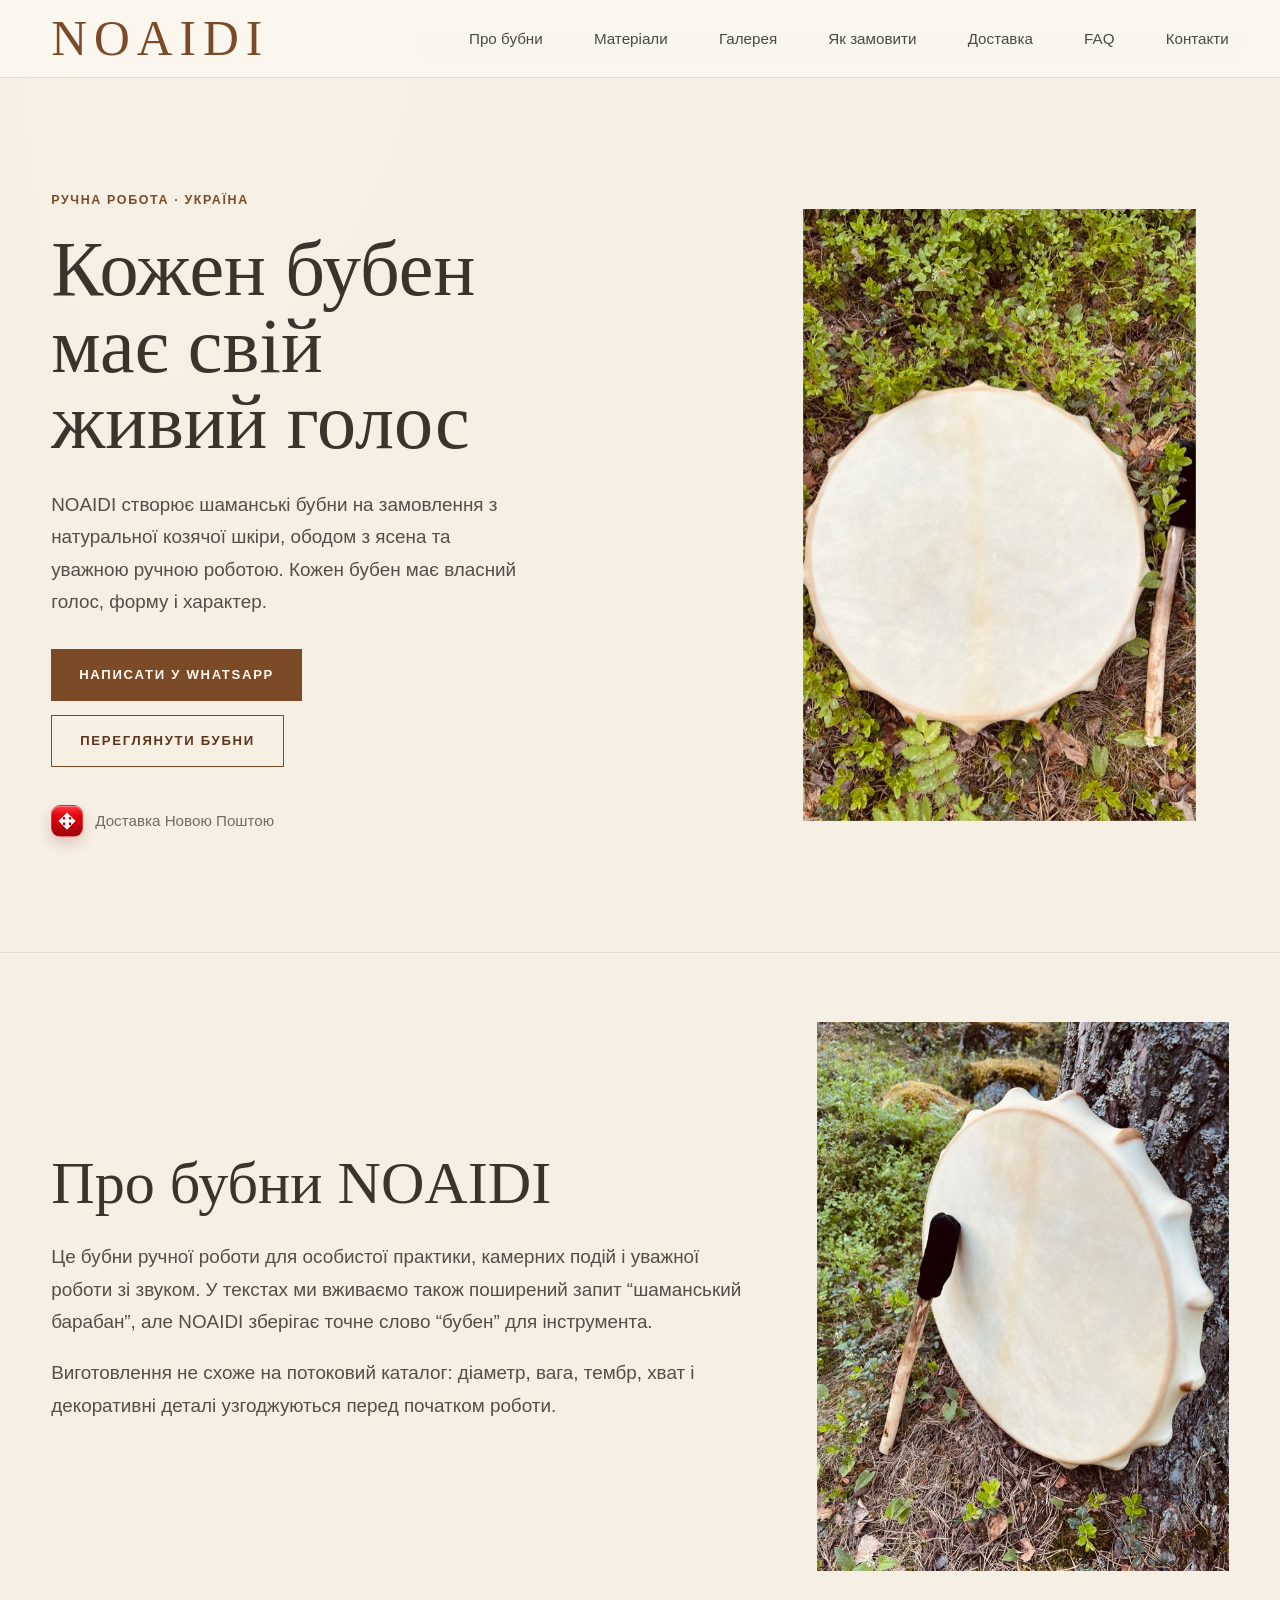
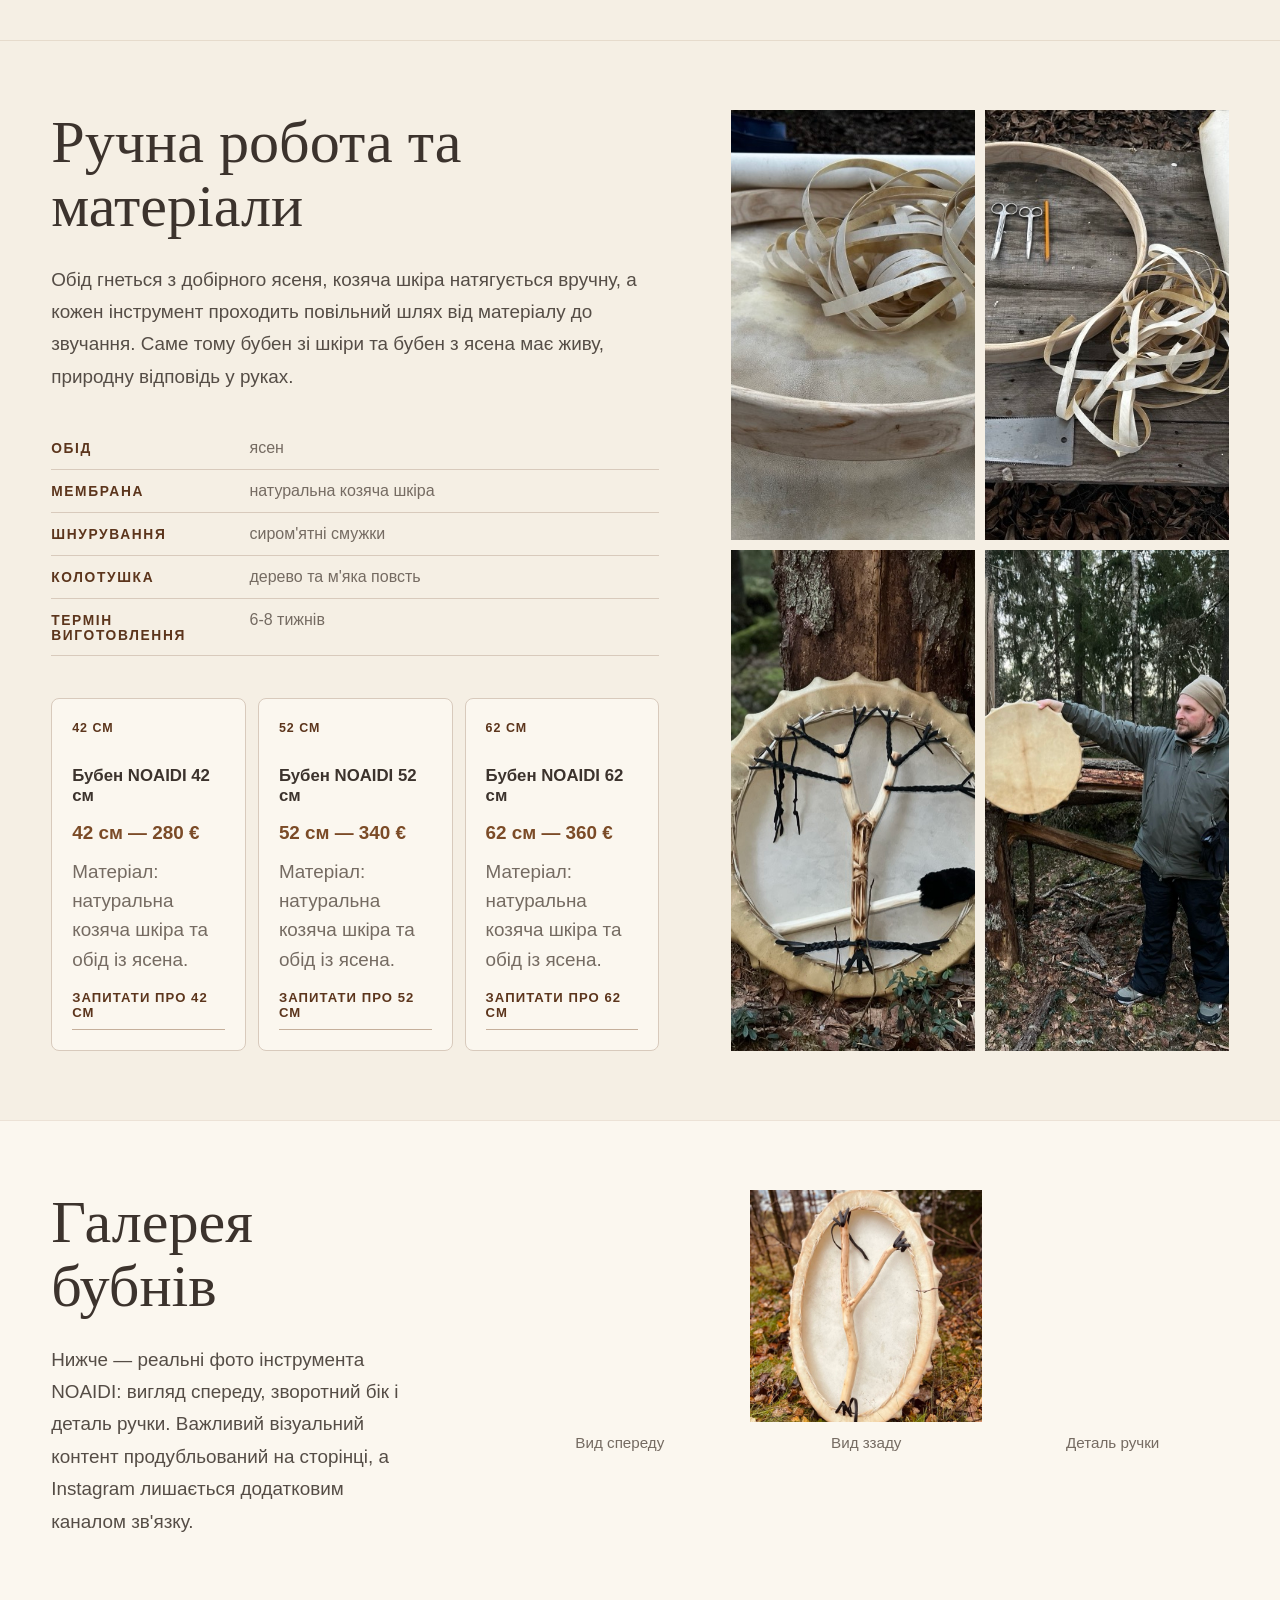
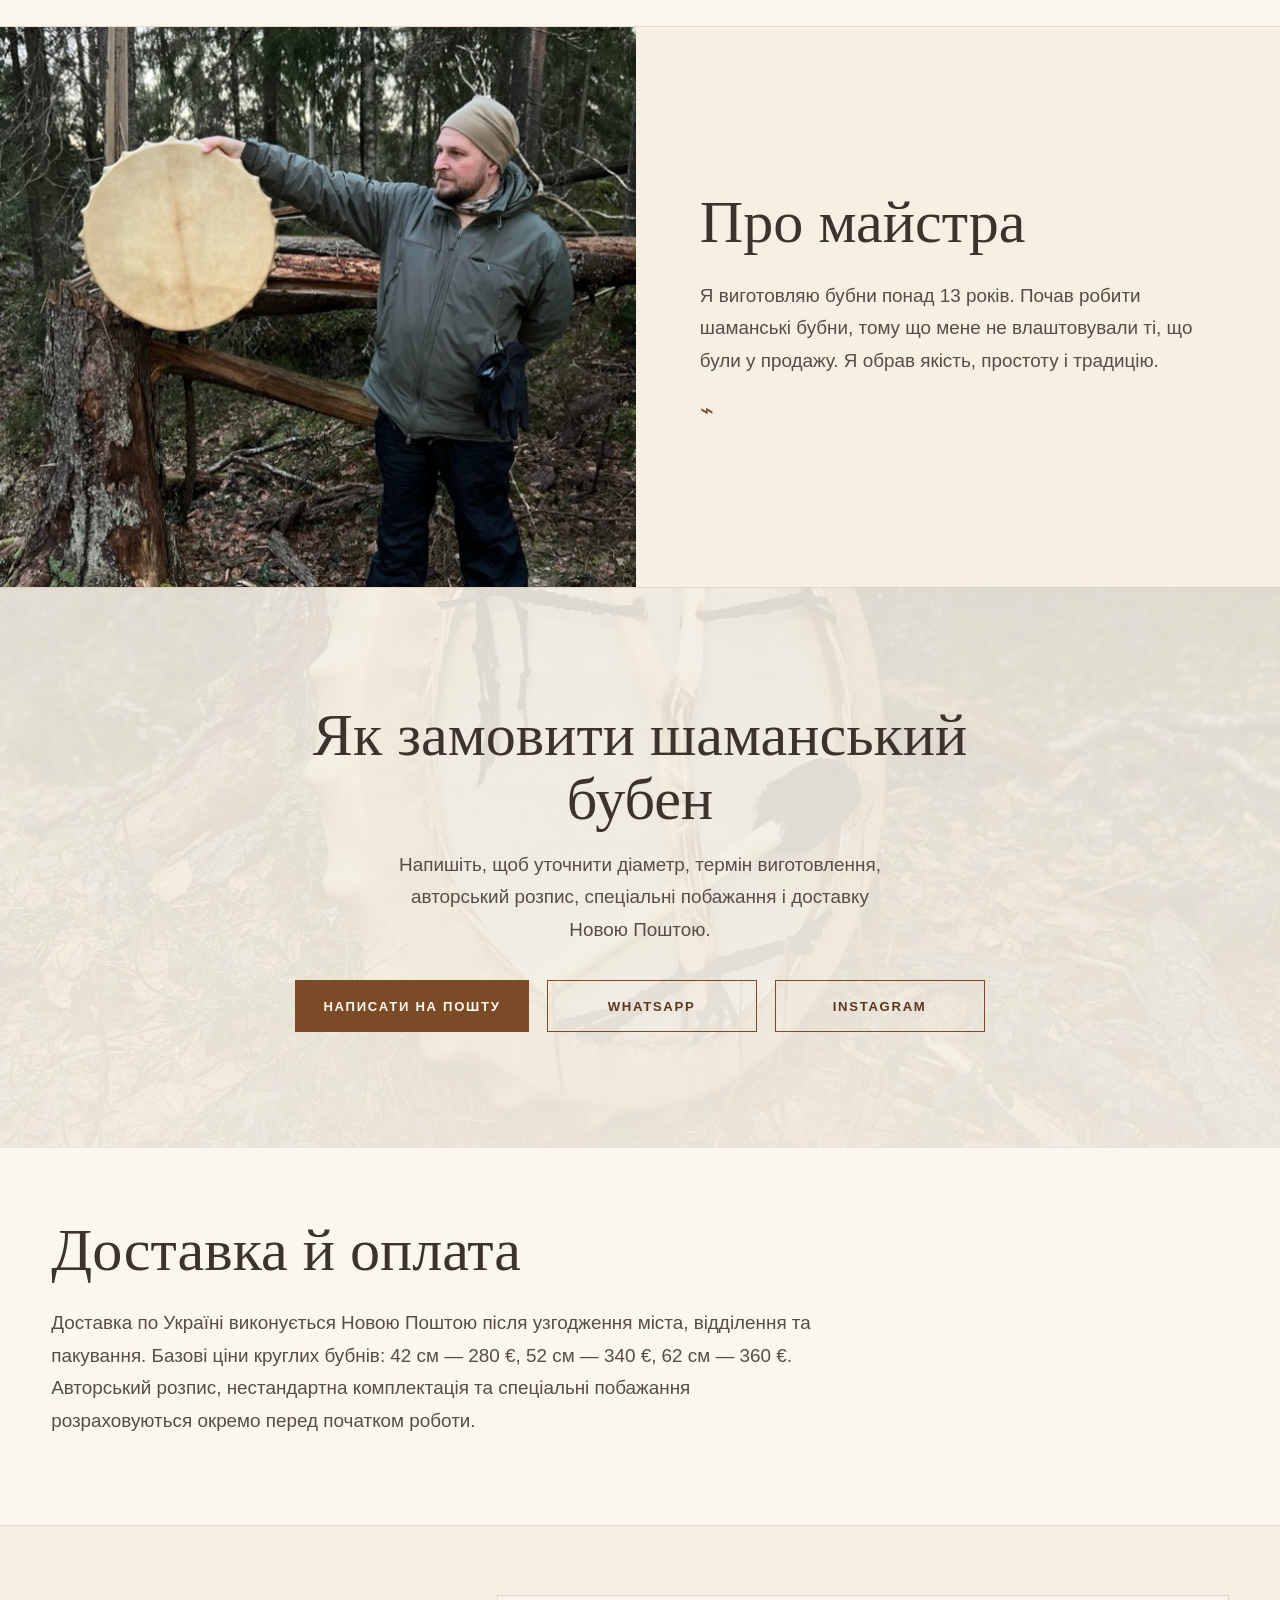
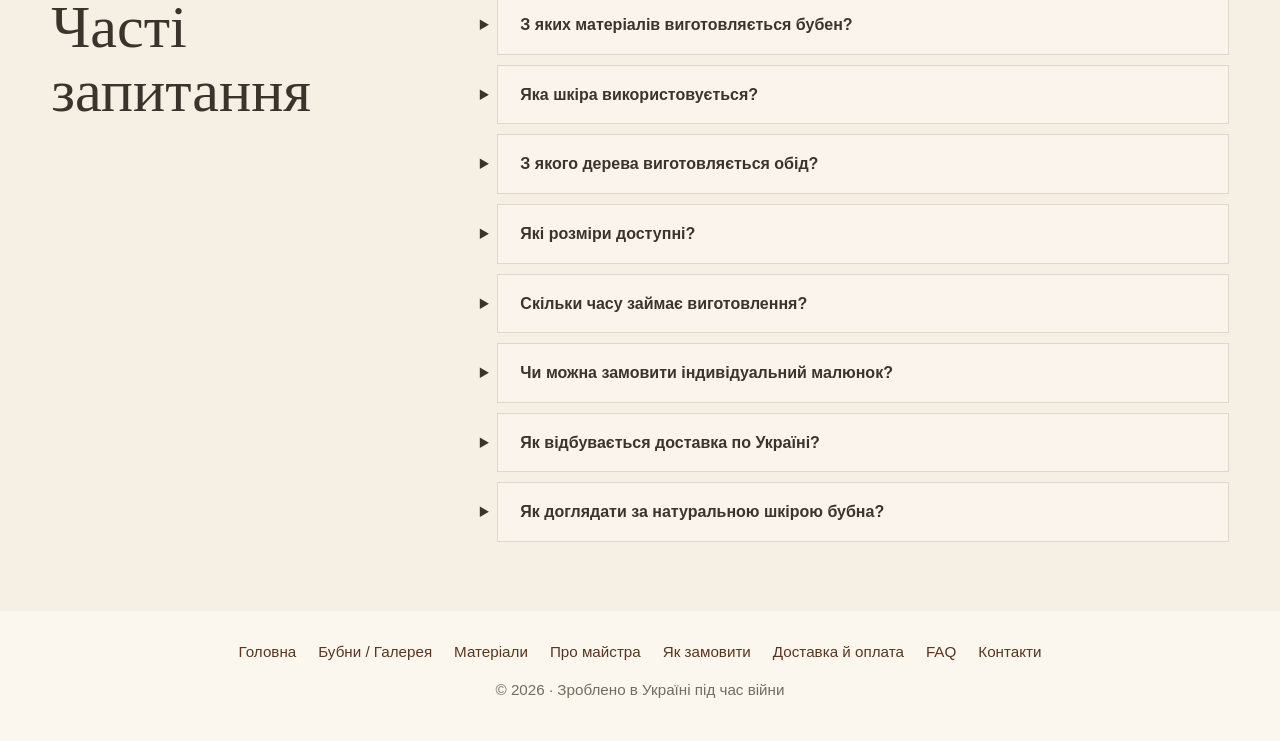
==== commit a5b812df: "Improve Ukraine language SEO navigation" ====
--- a/index.html
+++ b/index.html
@@ -18,6 +18,9 @@
       content="Шаманські бубни NOAIDI ручної роботи в Україні. Натуральна козяча шкіра, обід з ясена, індивідуальне виготовлення та авторський розпис. Переглянути роботи та замовити бубен."
     />
     <link rel="canonical" href="https://xn--90aam6a1a.com/" />
+    <link rel="alternate" hreflang="uk" href="https://xn--90aam6a1a.com/" />
+    <link rel="alternate" hreflang="fi" href="https://noaididrums.com/" />
+    <link rel="alternate" hreflang="x-default" href="https://noaididrums.com/" />
     <meta name="robots" content="index,follow,max-image-preview:large" />
     <meta name="theme-color" content="#f5efe4" />
     <meta name="google-site-verification" content="GOOGLE_SEARCH_CONSOLE_VERIFICATION_TOKEN" />
@@ -32,6 +35,7 @@
     <meta property="og:type" content="website" />
     <meta property="og:site_name" content="NOAIDI" />
     <meta property="og:locale" content="uk_UA" />
+    <meta property="og:locale:alternate" content="fi_FI" />
 
     <meta name="twitter:card" content="summary_large_image" />
     <meta name="twitter:title" content="Шаманські бубни ручної роботи | NOAIDI Україна" />
@@ -258,7 +262,7 @@
     </a>
 
     <main id="top">
-      <section class="hero" id="about">
+      <section class="hero" id="hero">
         <div class="hero-copy">
           <p class="eyebrow">РУЧНА РОБОТА · УКРАЇНА</p>
           <h1>Кожен бубен має свій живий голос</h1>
@@ -303,7 +307,7 @@
         </figure>
       </section>
 
-      <section class="intro section" aria-labelledby="about-title">
+      <section class="intro section" id="about" aria-labelledby="about-title">
         <div class="section-copy intro-copy">
           <h2 id="about-title">Про бубни NOAIDI</h2>
           <p>
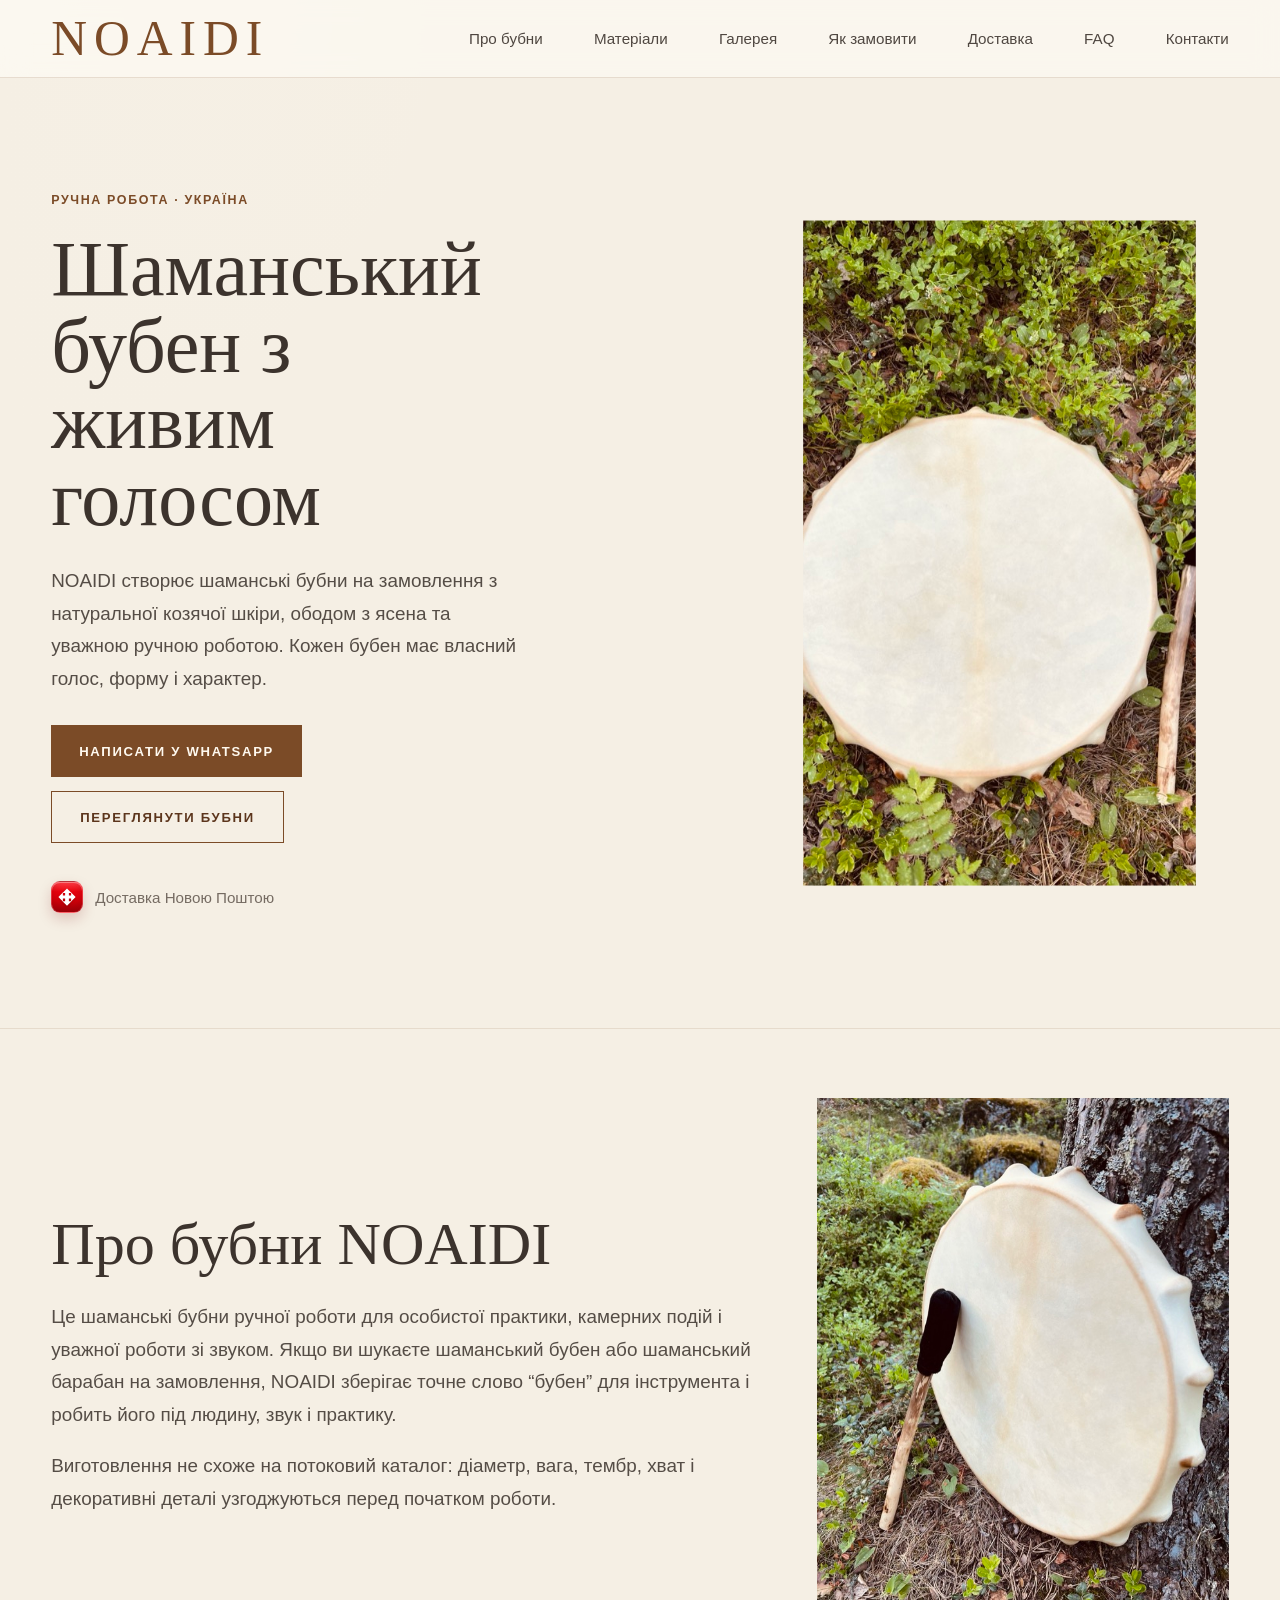
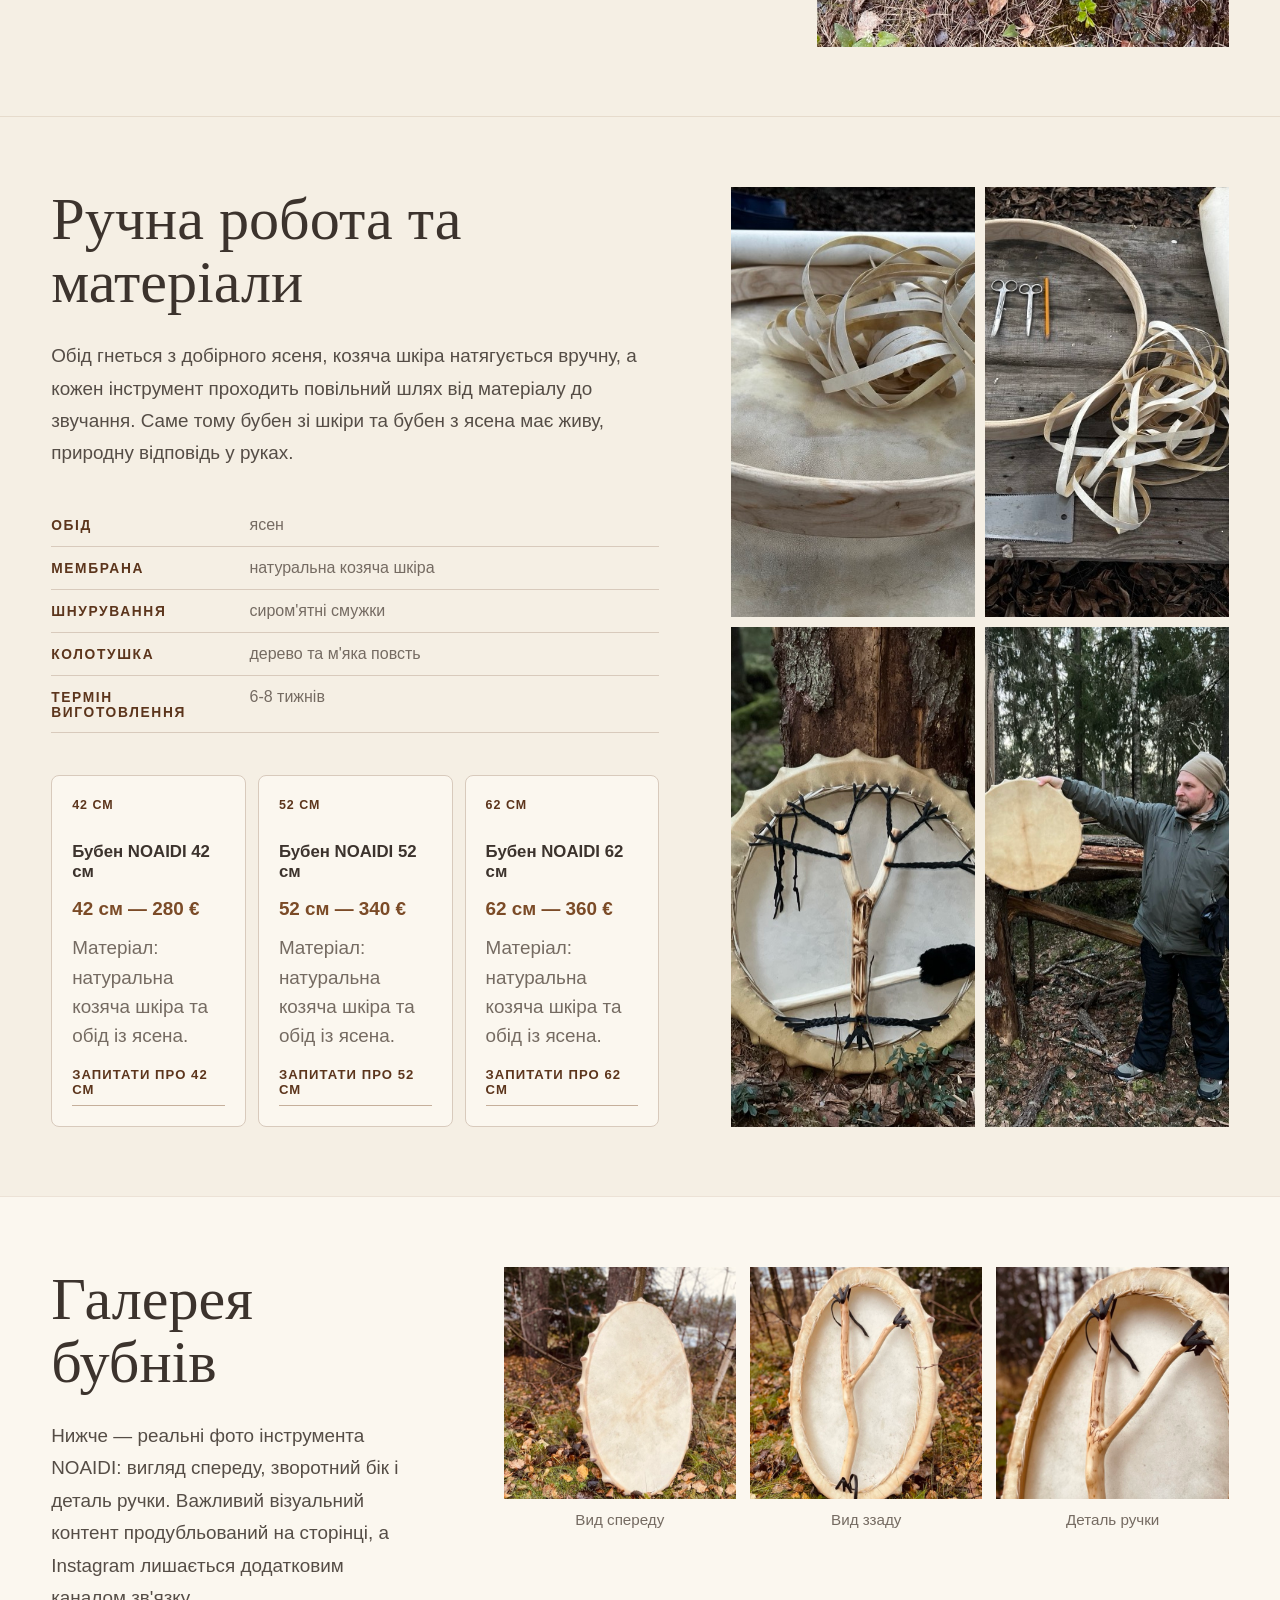
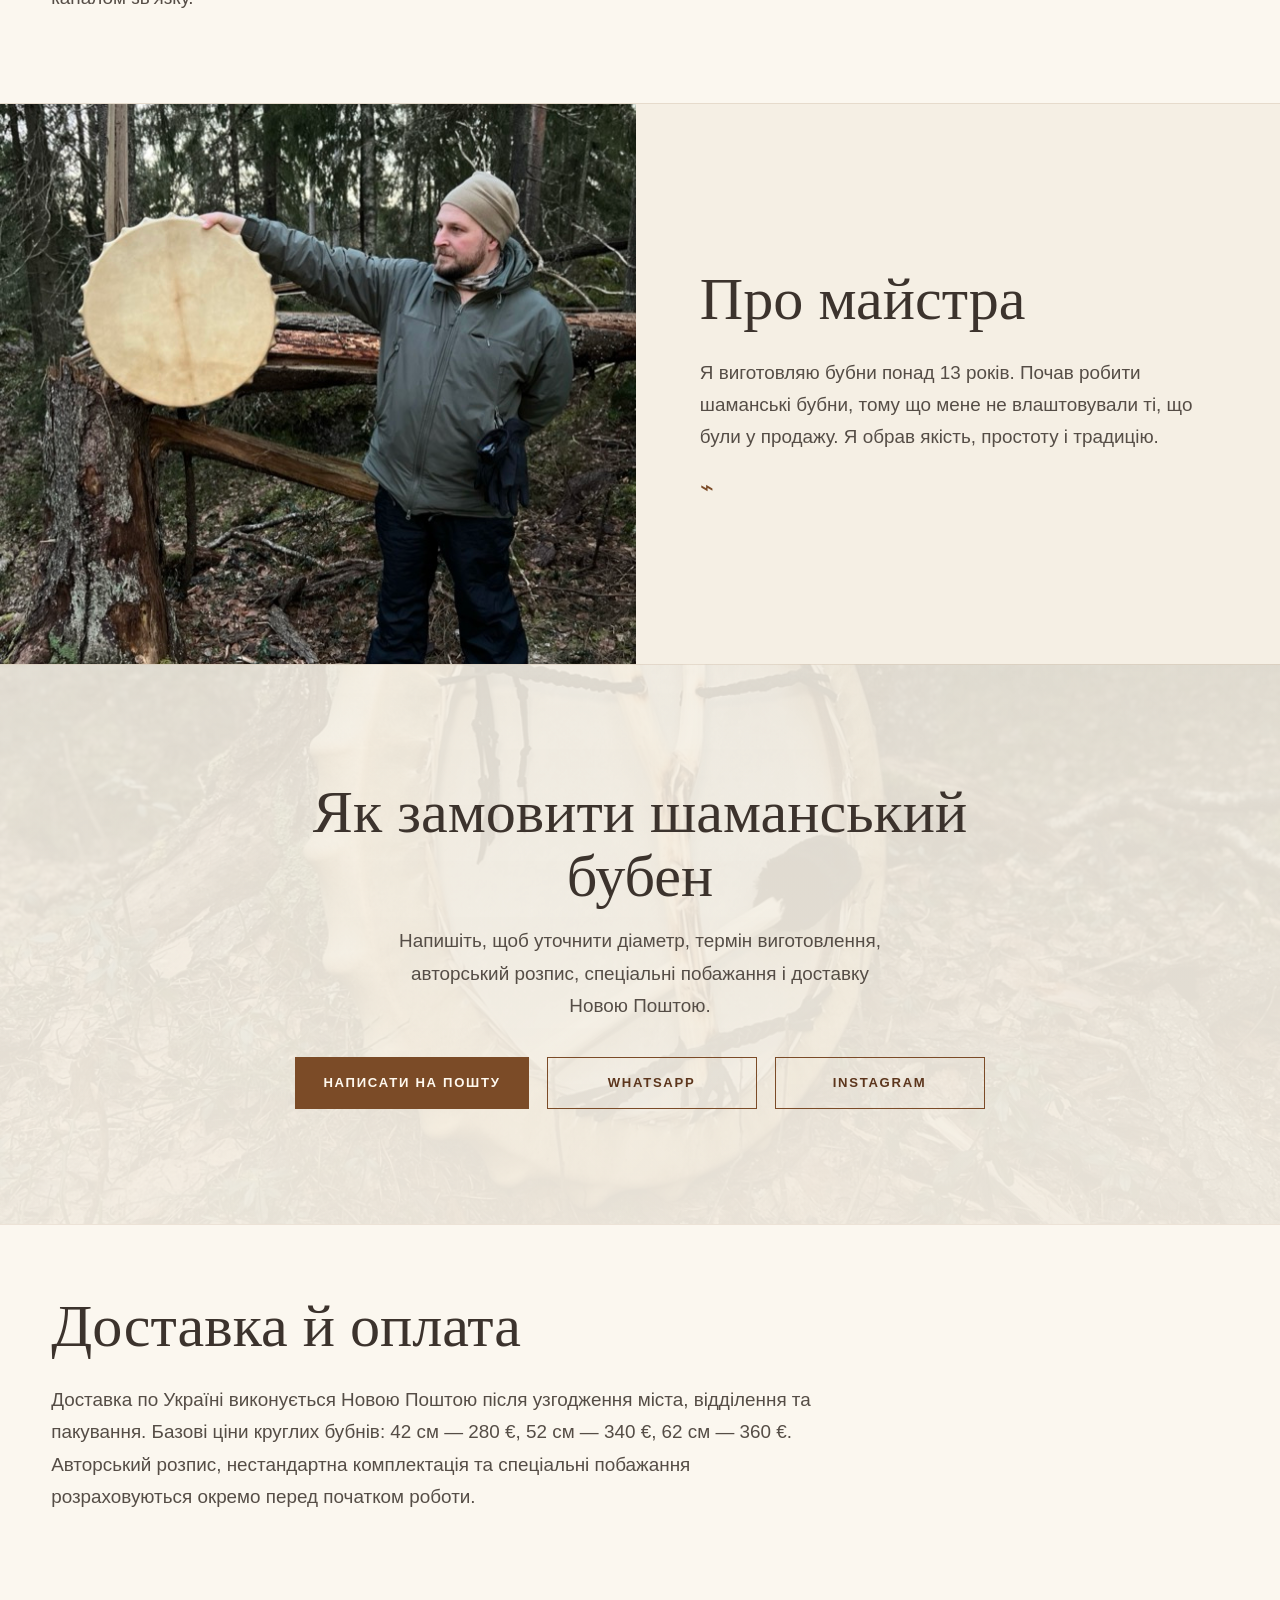
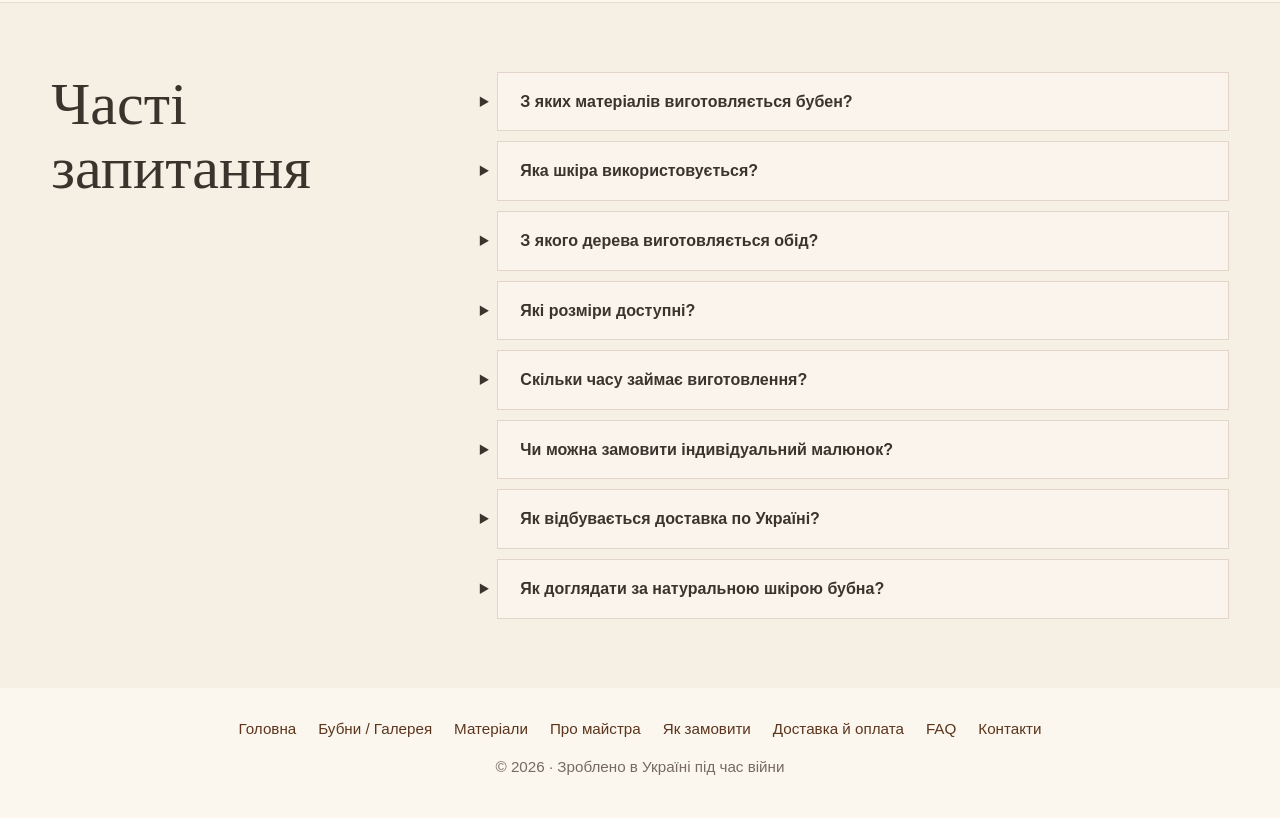
==== commit d5326659: "Strengthen Ukraine shaman drum SEO copy" ====
--- a/index.html
+++ b/index.html
@@ -12,7 +12,7 @@
     <!-- End Google Tag Manager -->
     <meta charset="utf-8" />
     <meta name="viewport" content="width=device-width, initial-scale=1" />
-    <title>Шаманські бубни ручної роботи | NOAIDI Україна</title>
+    <title>Шаманські бубни ручної роботи на замовлення | NOAIDI Україна</title>
     <meta
       name="description"
       content="Шаманські бубни NOAIDI ручної роботи в Україні. Натуральна козяча шкіра, обід з ясена, індивідуальне виготовлення та авторський розпис. Переглянути роботи та замовити бубен."
@@ -265,7 +265,7 @@
       <section class="hero" id="hero">
         <div class="hero-copy">
           <p class="eyebrow">РУЧНА РОБОТА · УКРАЇНА</p>
-          <h1>Кожен бубен має свій живий голос</h1>
+          <h1>Шаманський бубен з живим голосом</h1>
           <p class="hero-text">
             NOAIDI створює шаманські бубни на замовлення з натуральної козячої
             шкіри, ободом з ясена та уважною ручною роботою. Кожен бубен має
@@ -311,10 +311,11 @@
         <div class="section-copy intro-copy">
           <h2 id="about-title">Про бубни NOAIDI</h2>
           <p>
-            Це бубни ручної роботи для особистої практики, камерних подій і
-            уважної роботи зі звуком. У текстах ми вживаємо також поширений
-            запит “шаманський барабан”, але NOAIDI зберігає точне слово
-            “бубен” для інструмента.
+            Це шаманські бубни ручної роботи для особистої практики,
+            камерних подій і уважної роботи зі звуком. Якщо ви шукаєте
+            шаманський бубен або шаманський барабан на замовлення, NOAIDI
+            зберігає точне слово “бубен” для інструмента і робить його під
+            людину, звук і практику.
           </p>
           <p>
             Виготовлення не схоже на потоковий каталог: діаметр, вага, тембр,
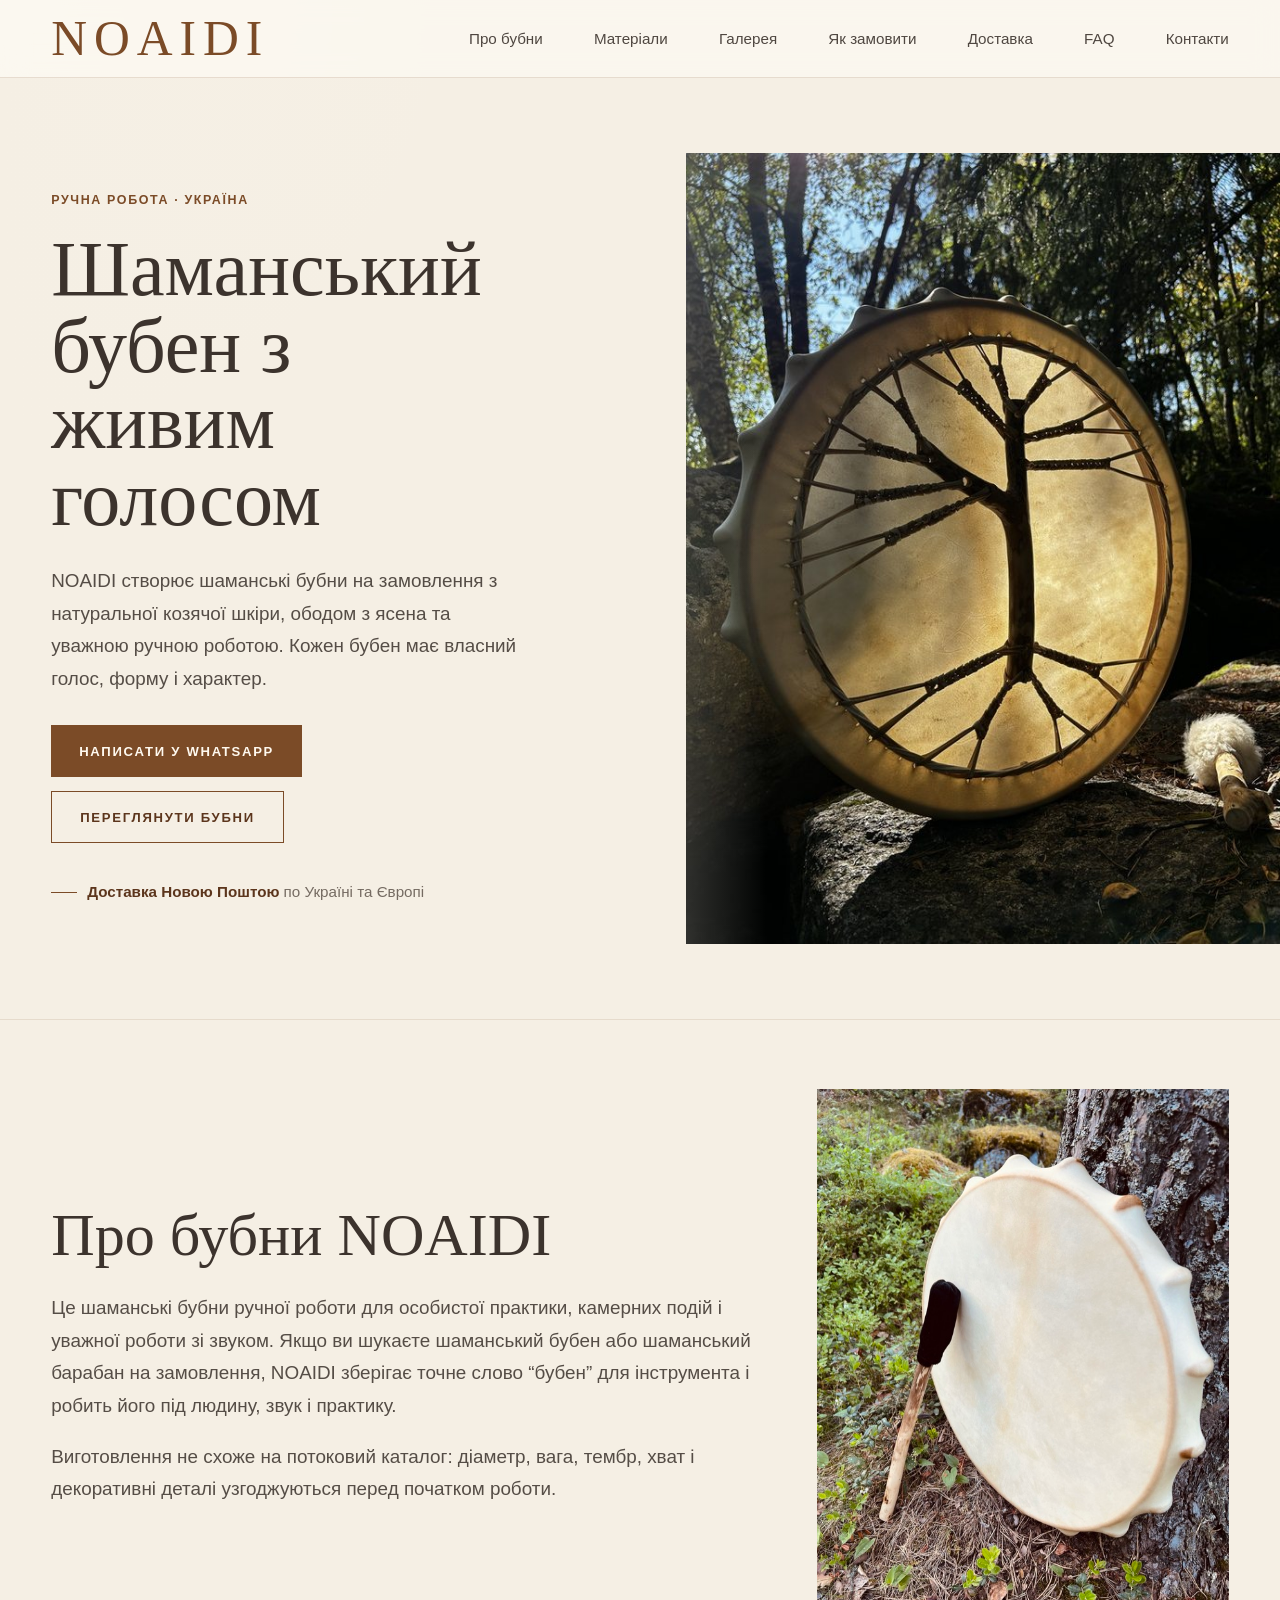
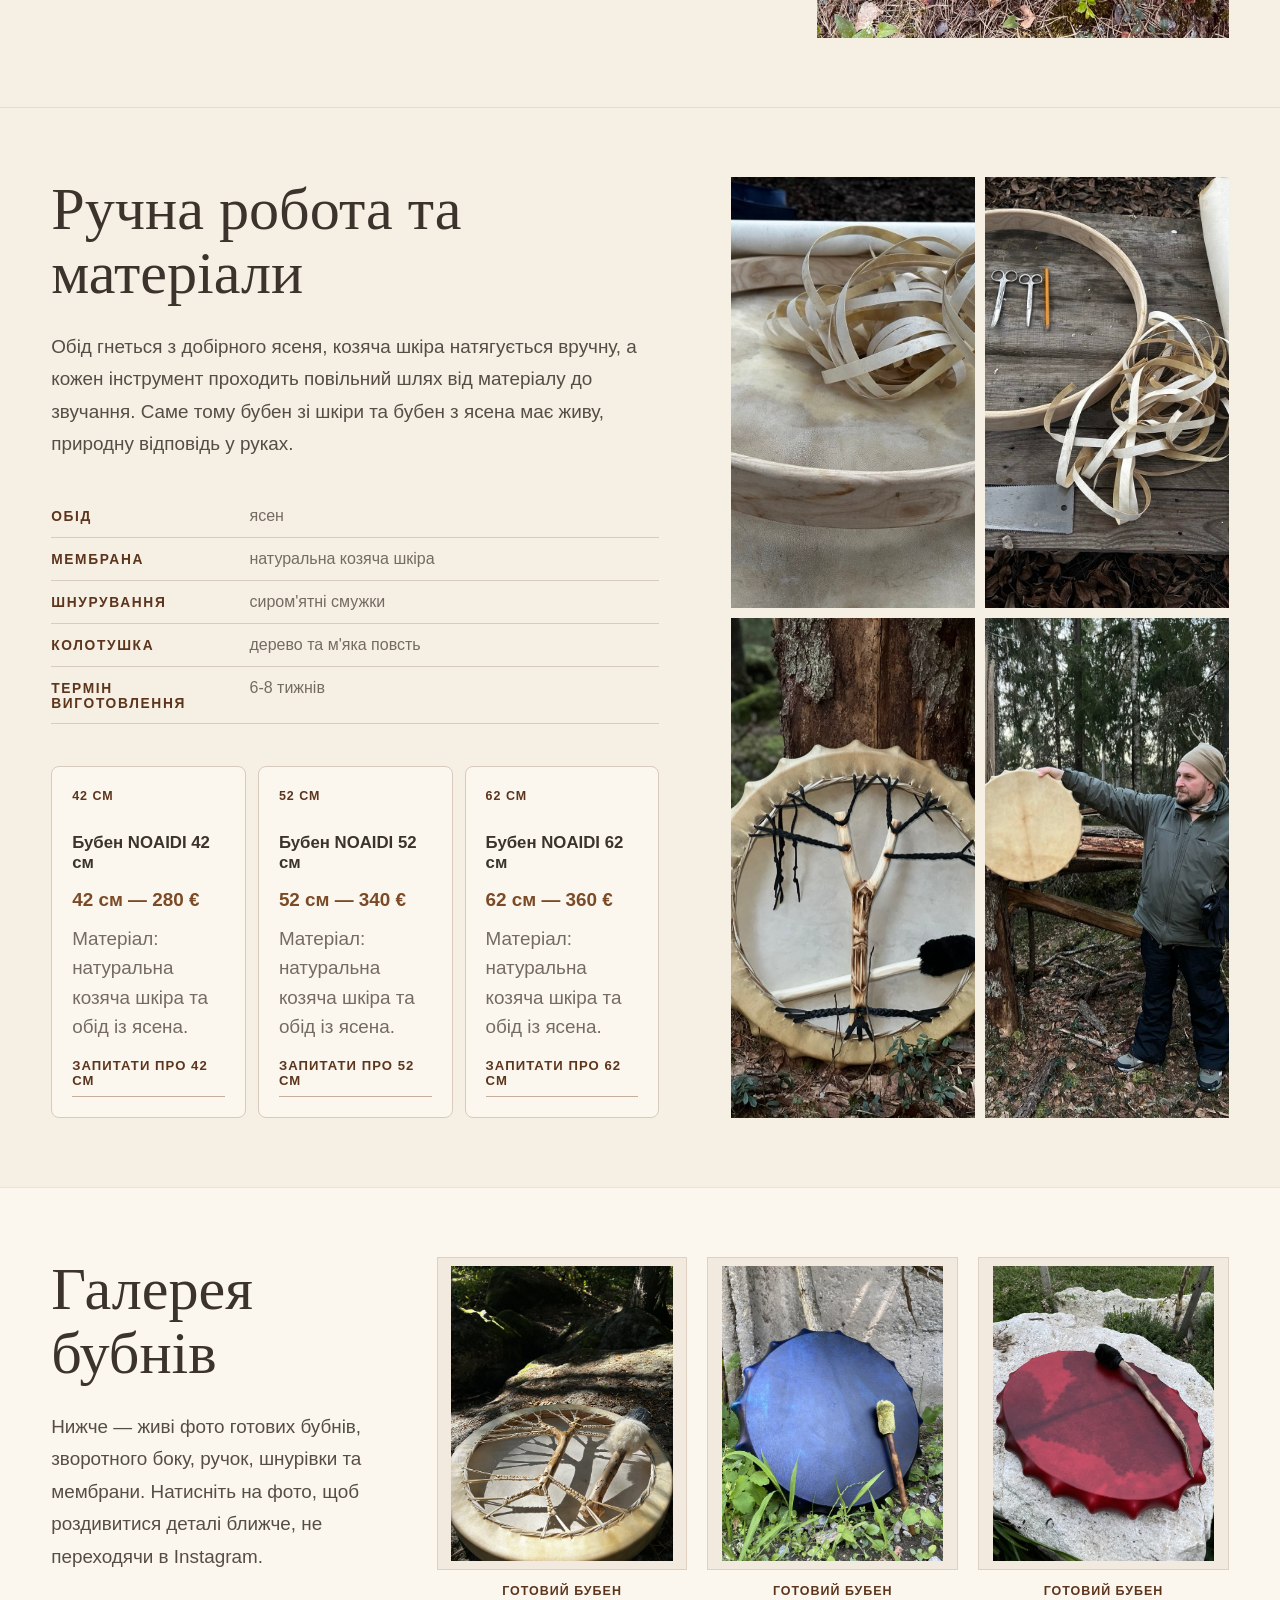
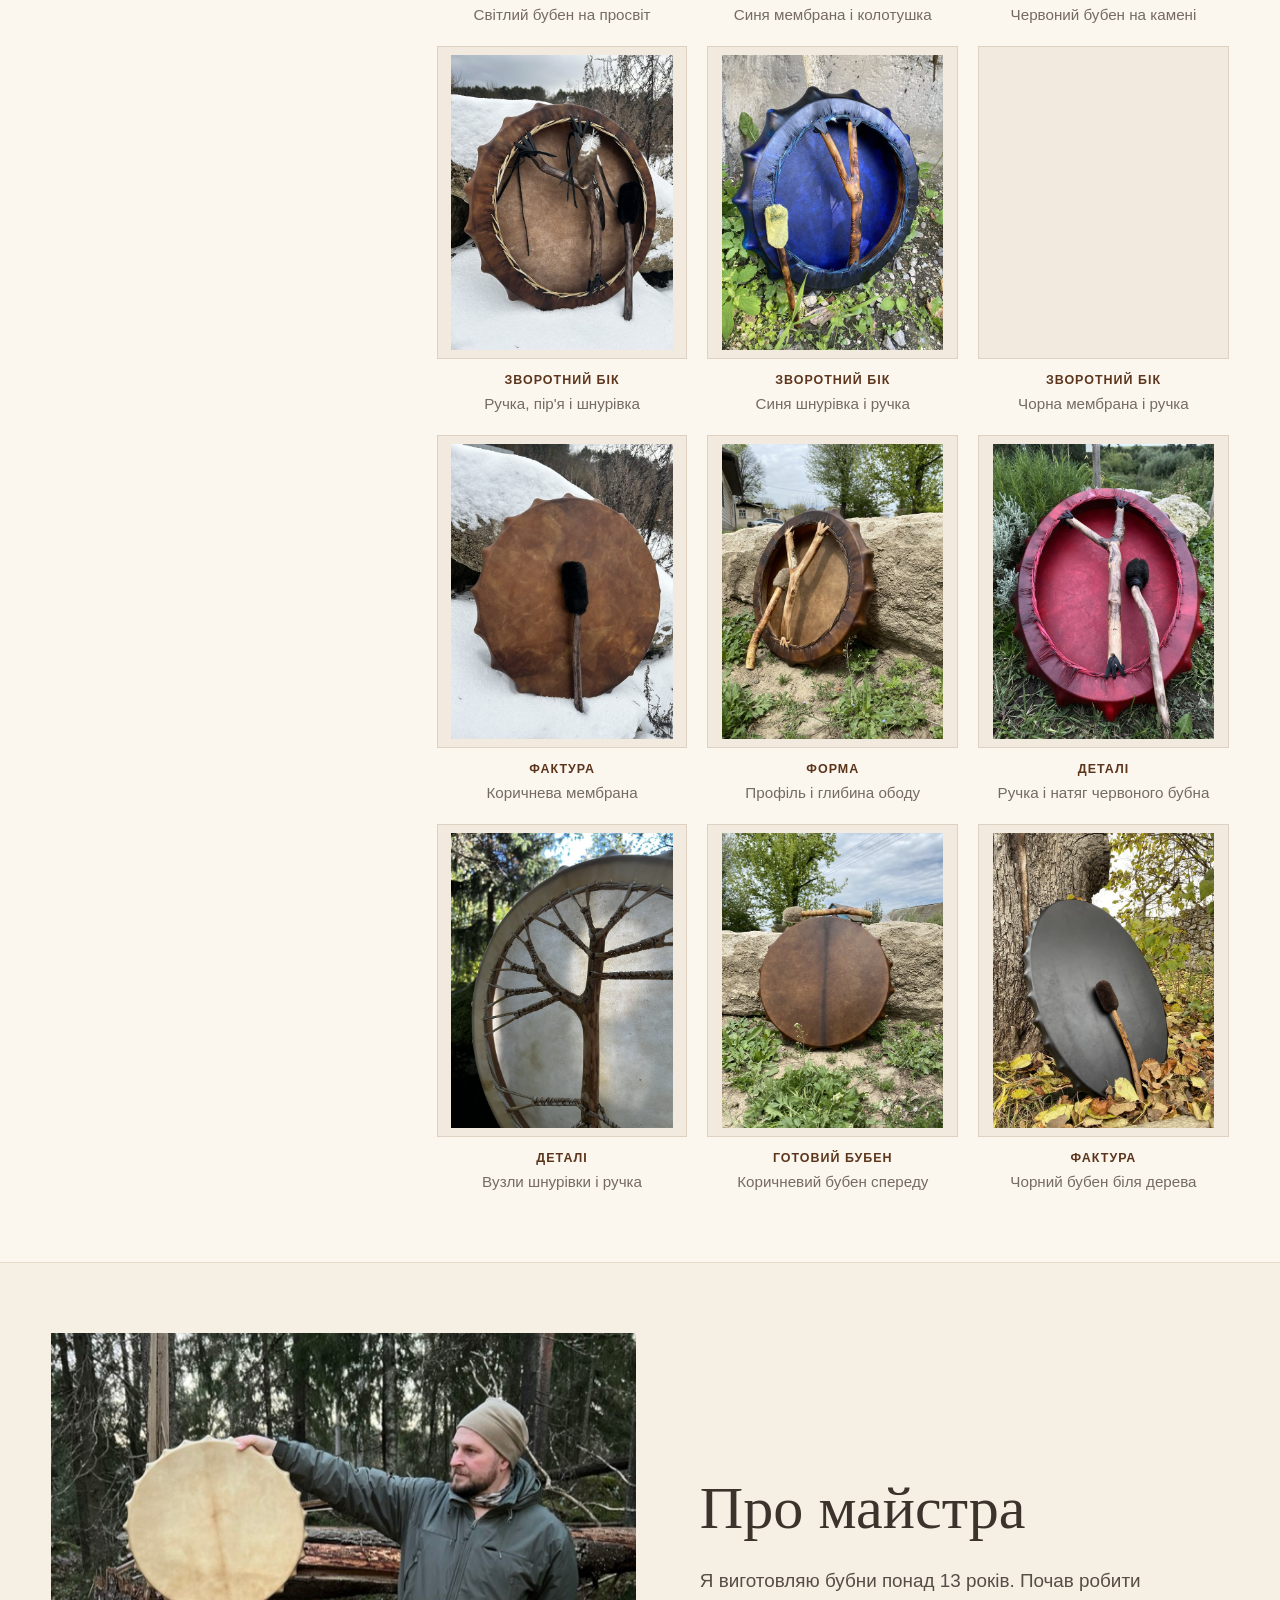
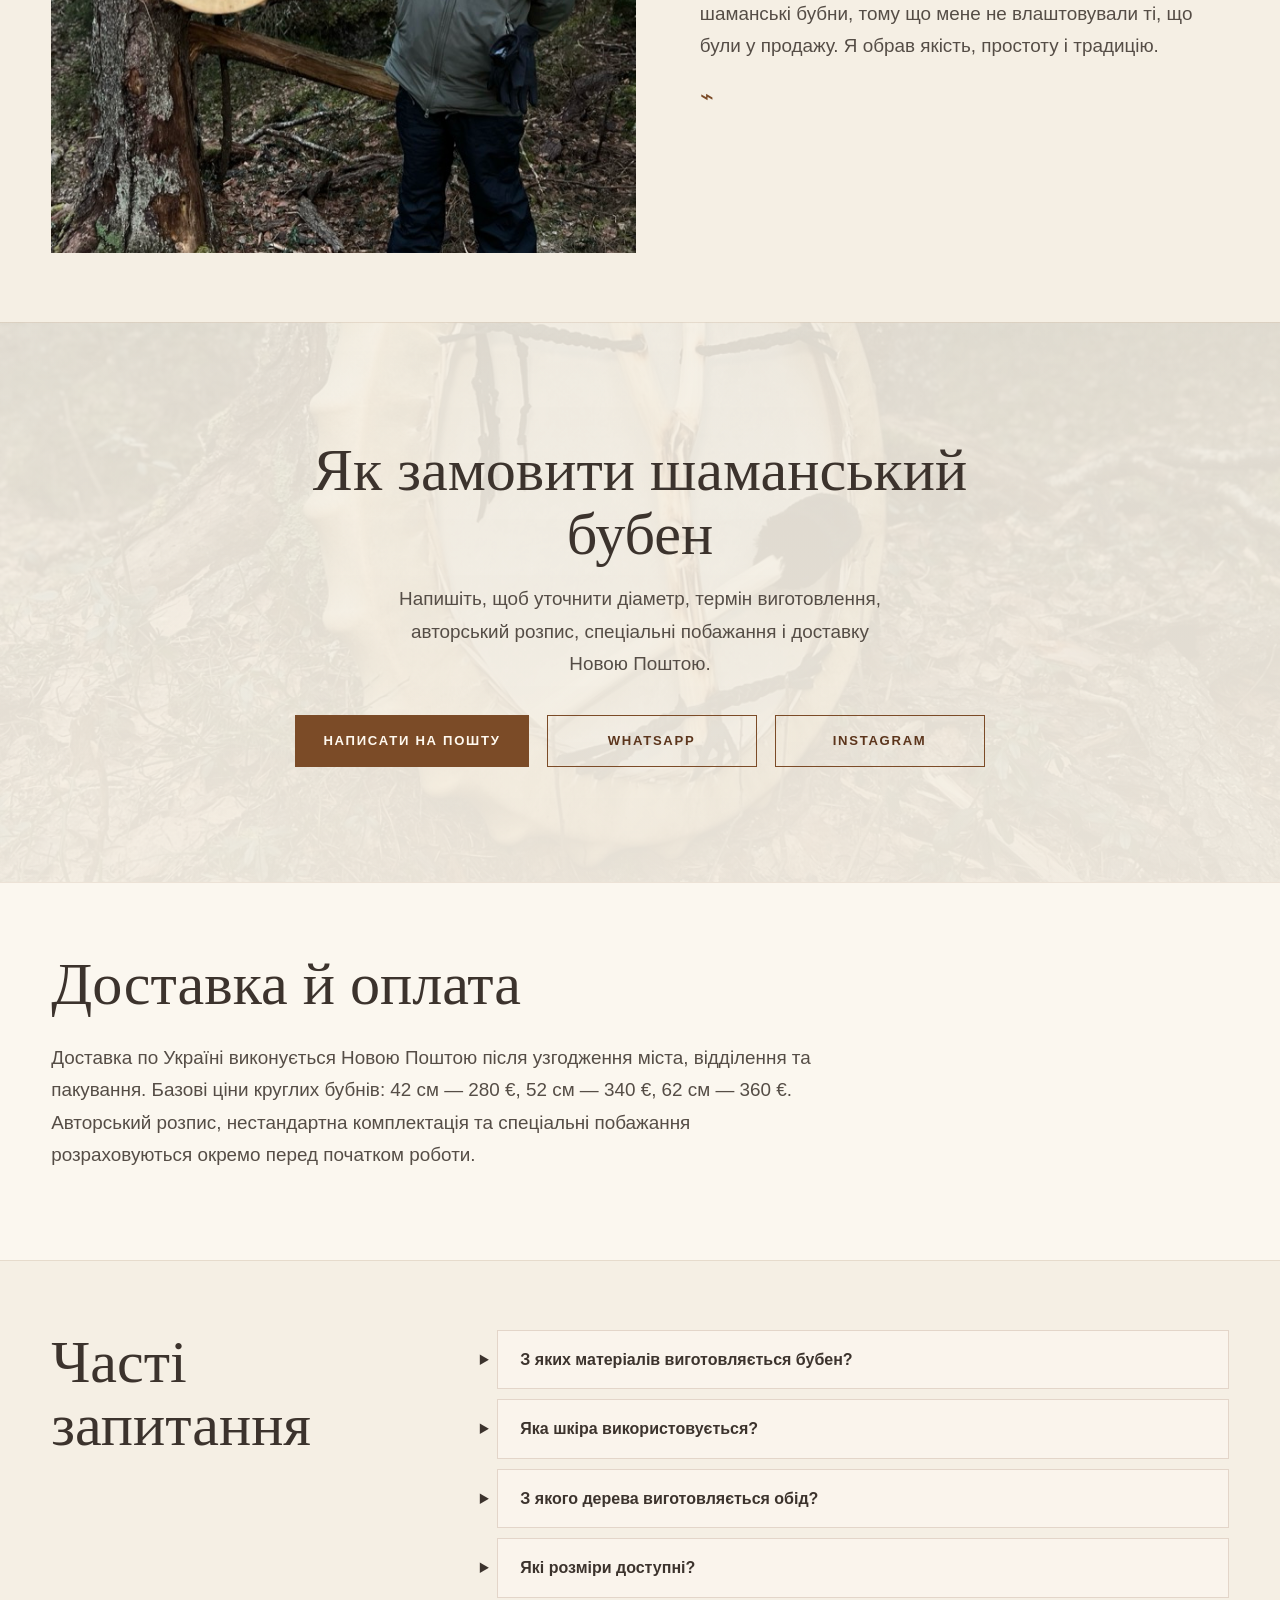
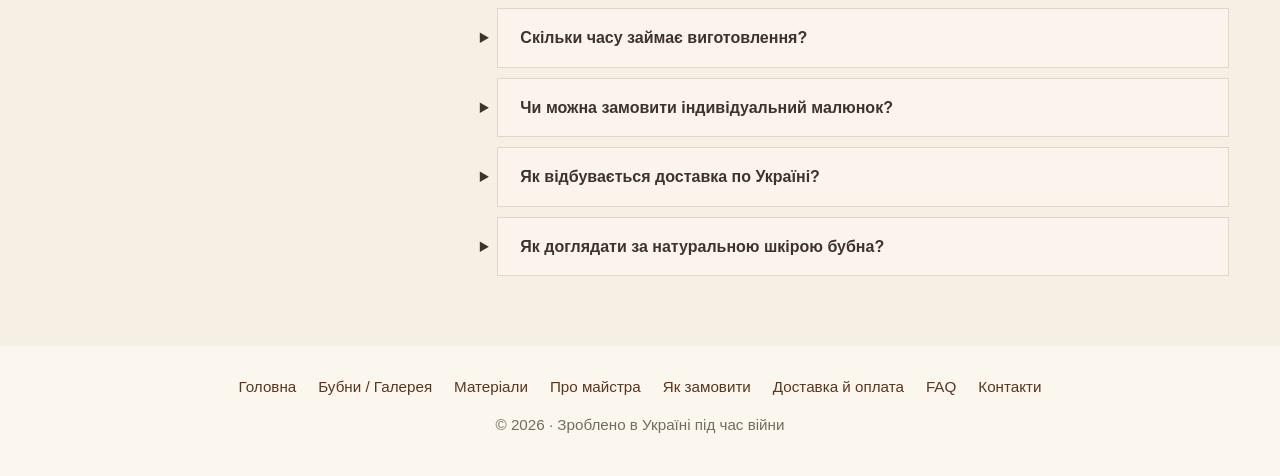
==== commit 20fd2235: "Improve Ukraine drum gallery" ====
--- a/index.html
+++ b/index.html
@@ -30,7 +30,7 @@
       property="og:description"
       content="Авторські шаманські бубни ручної роботи: натуральна козяча шкіра, обід з ясена, уважне виготовлення на замовлення та доставка Новою Поштою."
     />
-    <meta property="og:image" content="https://xn--90aam6a1a.com/assets/photo-09-front-top.jpeg" />
+    <meta property="og:image" content="https://xn--90aam6a1a.com/assets/photo-11-backlit-hero.jpeg" />
     <meta property="og:url" content="https://xn--90aam6a1a.com/" />
     <meta property="og:type" content="website" />
     <meta property="og:site_name" content="NOAIDI" />
@@ -43,7 +43,7 @@
       name="twitter:description"
       content="Шаманський бубен NOAIDI на замовлення: натуральна козяча шкіра, обід з ясена, ручна робота і доставка по Україні."
     />
-    <meta name="twitter:image" content="https://xn--90aam6a1a.com/assets/photo-09-front-top.jpeg" />
+    <meta name="twitter:image" content="https://xn--90aam6a1a.com/assets/photo-11-backlit-hero.jpeg" />
 
     <link rel="icon" href="favicon.svg" type="image/svg+xml" />
     <link rel="apple-touch-icon" href="apple-touch-icon.svg" />
@@ -51,9 +51,9 @@
     <link
       rel="preload"
       as="image"
-      href="assets/photo-09-front-top.jpeg"
-      imagesrcset="assets/generated/photo-09-front-top-640.jpeg 640w, assets/generated/photo-09-front-top-960.jpeg 960w, assets/photo-09-front-top.jpeg 1152w"
-      imagesizes="(max-width: 900px) 100vw, 38vw"
+      href="assets/photo-11-backlit-hero.jpeg"
+      imagesrcset="assets/generated/photo-11-backlit-hero-640.jpeg 640w, assets/generated/photo-11-backlit-hero-960.jpeg 960w, assets/photo-11-backlit-hero.jpeg 1080w"
+      imagesizes="(max-width: 620px) calc(100vw - 36px), (max-width: 900px) calc(100vw - 40px), 40vw"
       fetchpriority="high"
     />
     <link rel="stylesheet" href="styles.css" />
@@ -67,7 +67,7 @@
             "name": "NOAIDI",
             "url": "https://xn--90aam6a1a.com/",
             "logo": "https://xn--90aam6a1a.com/favicon.svg",
-            "image": "https://xn--90aam6a1a.com/assets/photo-09-front-top.jpeg",
+            "image": "https://xn--90aam6a1a.com/assets/photo-11-backlit-hero.jpeg",
             "description": "NOAIDI — українська майстерня шаманських бубнів ручної роботи з натуральної козячої шкіри та ободом з ясена.",
             "sameAs": ["https://www.instagram.com/sviatogor_magur/"]
           },
@@ -118,7 +118,7 @@
             "@id": "https://xn--90aam6a1a.com/#product-52",
             "name": "Бубен NOAIDI 52 см",
             "image": [
-              "https://xn--90aam6a1a.com/assets/photo-09-front-top.jpeg"
+              "https://xn--90aam6a1a.com/assets/photo-11-backlit-hero.jpeg"
             ],
             "description": "Круглий шаманський бубен NOAIDI 52 см ручної роботи з натуральної козячої шкіри та ободом із ясена.",
             "sku": "NOAIDI-UA-52",
@@ -282,25 +282,18 @@
             </a>
             <a class="button button-outline" href="#gallery">ПЕРЕГЛЯНУТИ БУБНИ</a>
           </div>
-          <p class="delivery-note" aria-label="Доставка Новою Поштою">
-            <span class="nova-poshta-mark" aria-hidden="true">
-              <svg viewBox="0 0 64 64" focusable="false" role="img">
-                <path d="M32 9 44 21h-7v22h7L32 55 20 43h7V21h-7L32 9Z" />
-                <path d="M9 32 21 20v8h10v8H21v8L9 32Z" />
-                <path d="M55 32 43 44v-8H33v-8h10v-8l12 12Z" />
-              </svg>
-            </span>
-            <span>Доставка Новою Поштою</span>
+          <p class="delivery-note" aria-label="Доставка Новою Поштою по Україні та Європі">
+            <span><strong>Доставка Новою Поштою</strong> по Україні та Європі</span>
           </p>
         </div>
         <figure class="hero-image">
           <img
-            src="assets/photo-09-front-top.jpeg"
-            srcset="assets/generated/photo-09-front-top-640.jpeg 640w, assets/generated/photo-09-front-top-960.jpeg 960w, assets/photo-09-front-top.jpeg 1152w"
-            sizes="(max-width: 900px) 100vw, 38vw"
-            width="1152"
-            height="1536"
-            alt="Шаманський бубен NOAIDI ручної роботи на моху поруч із колотушкою"
+            src="assets/photo-11-backlit-hero.jpeg"
+            srcset="assets/generated/photo-11-backlit-hero-640.jpeg 640w, assets/generated/photo-11-backlit-hero-960.jpeg 960w, assets/photo-11-backlit-hero.jpeg 1080w"
+            sizes="(max-width: 620px) calc(100vw - 36px), (max-width: 900px) calc(100vw - 40px), 40vw"
+            width="1080"
+            height="1440"
+            alt="Шаманський бубен NOAIDI зі світлою мембраною в лісі"
             fetchpriority="high"
             decoding="async"
           />
@@ -465,51 +458,264 @@
         <div class="section-copy instrument-copy">
           <h2 id="gallery-title">Галерея бубнів</h2>
           <p>
-            Нижче — реальні фото інструмента NOAIDI: вигляд спереду, зворотний
-            бік і деталь ручки. Важливий візуальний контент продубльований на
-            сторінці, а Instagram лишається додатковим каналом зв'язку.
+            Нижче — живі фото готових бубнів, зворотного боку, ручок,
+            шнурівки та мембрани. Натисніть на фото, щоб роздивитися деталі
+            ближче, не переходячи в Instagram.
           </p>
         </div>
 
-        <div class="product-grid">
-          <figure>
-            <img
-              src="assets/photo-06-front-vertical.jpeg"
-              srcset="assets/generated/photo-06-front-vertical-640.jpeg 640w, assets/generated/photo-06-front-vertical-960.jpeg 960w, assets/photo-06-front-vertical.jpeg 1152w"
-              sizes="(max-width: 620px) 100vw, (max-width: 900px) 33vw, 25vw"
-              width="1152"
-              height="1536"
-              alt="Шаманський бубен з натуральної козячої шкіри NOAIDI, вид спереду"
-              loading="lazy"
-              decoding="async"
-            />
-            <figcaption>Вид спереду</figcaption>
-          </figure>
-          <figure>
-            <img
-              src="assets/photo-07-back-simple.jpeg"
-              srcset="assets/generated/photo-07-back-simple-640.jpeg 640w, assets/generated/photo-07-back-simple-960.jpeg 960w, assets/photo-07-back-simple.jpeg 1152w"
-              sizes="(max-width: 620px) 100vw, (max-width: 900px) 33vw, 25vw"
-              width="1152"
-              height="1536"
-              alt="Зворотний бік шаманського бубна NOAIDI з дерев'яною ручкою"
-              loading="lazy"
-              decoding="async"
-            />
-            <figcaption>Вид ззаду</figcaption>
-          </figure>
-          <figure>
-            <img
-              src="assets/photo-08-handle-closeup.jpeg"
-              srcset="assets/generated/photo-08-handle-closeup-640.jpeg 640w, assets/generated/photo-08-handle-closeup-960.jpeg 960w, assets/photo-08-handle-closeup.jpeg 1152w"
-              sizes="(max-width: 620px) 100vw, (max-width: 900px) 33vw, 25vw"
-              width="1152"
-              height="1536"
-              alt="Деталь ручки бубна NOAIDI ручної роботи"
-              loading="lazy"
-              decoding="async"
-            />
-            <figcaption>Деталь ручки</figcaption>
+        <div class="product-grid gallery-catalog" aria-label="Каталогова галерея бубнів NOAIDI">
+          <figure class="gallery-card">
+            <button
+              class="gallery-button"
+              type="button"
+              data-gallery-full="assets/gallery/light-backlit-detail.jpeg"
+              data-gallery-caption="Світлий бубен на просвіт: мембрана, дерево ручки і колотушка"
+              aria-label="Збільшити фото світлого бубна на просвіт"
+            >
+              <img
+                src="assets/generated/gallery/light-backlit-detail-640.jpeg"
+                srcset="assets/generated/gallery/light-backlit-detail-640.jpeg 640w, assets/generated/gallery/light-backlit-detail-960.jpeg 960w, assets/gallery/light-backlit-detail.jpeg 1440w"
+                sizes="(max-width: 620px) calc(100vw - 40px), (max-width: 900px) 33vw, 20vw"
+                width="640"
+                height="853"
+                alt="Світлий шаманський бубен NOAIDI на просвіт у лісі"
+                loading="lazy"
+                decoding="async"
+              />
+            </button>
+            <figcaption><span>Готовий бубен</span> Світлий бубен на просвіт</figcaption>
+          </figure>
+          <figure class="gallery-card">
+            <button
+              class="gallery-button"
+              type="button"
+              data-gallery-full="assets/gallery/blue-front-detail.jpeg"
+              data-gallery-caption="Синя мембрана, колотушка і фактура шкіри крупним планом"
+              aria-label="Збільшити фото синього бубна з колотушкою"
+            >
+              <img
+                src="assets/generated/gallery/blue-front-detail-640.jpeg"
+                srcset="assets/generated/gallery/blue-front-detail-640.jpeg 640w, assets/generated/gallery/blue-front-detail-960.jpeg 960w, assets/gallery/blue-front-detail.jpeg 1440w"
+                sizes="(max-width: 620px) calc(100vw - 40px), (max-width: 900px) 33vw, 20vw"
+                width="640"
+                height="853"
+                alt="Синій шаманський бубен NOAIDI з колотушкою"
+                loading="lazy"
+                decoding="async"
+              />
+            </button>
+            <figcaption><span>Готовий бубен</span> Синя мембрана і колотушка</figcaption>
+          </figure>
+          <figure class="gallery-card">
+            <button
+              class="gallery-button"
+              type="button"
+              data-gallery-full="assets/gallery/red-front-stone.jpeg"
+              data-gallery-caption="Червоний бубен на камені: форма, колір мембрани і колотушка"
+              aria-label="Збільшити фото червоного бубна на камені"
+            >
+              <img
+                src="assets/generated/gallery/red-front-stone-640.jpeg"
+                srcset="assets/generated/gallery/red-front-stone-640.jpeg 640w, assets/generated/gallery/red-front-stone-960.jpeg 960w, assets/gallery/red-front-stone.jpeg 1440w"
+                sizes="(max-width: 620px) calc(100vw - 40px), (max-width: 900px) 33vw, 20vw"
+                width="640"
+                height="853"
+                alt="Червоний шаманський бубен NOAIDI з колотушкою на камені"
+                loading="lazy"
+                decoding="async"
+              />
+            </button>
+            <figcaption><span>Готовий бубен</span> Червоний бубен на камені</figcaption>
+          </figure>
+          <figure class="gallery-card">
+            <button
+              class="gallery-button"
+              type="button"
+              data-gallery-full="assets/gallery/snow-back-handle.jpeg"
+              data-gallery-caption="Коричневий бубен зі зворотного боку: ручка, пір'я, шнурівка і колотушка"
+              aria-label="Збільшити фото зворотного боку коричневого бубна"
+            >
+              <img
+                src="assets/generated/gallery/snow-back-handle-640.jpeg"
+                srcset="assets/generated/gallery/snow-back-handle-640.jpeg 640w, assets/generated/gallery/snow-back-handle-960.jpeg 960w, assets/gallery/snow-back-handle.jpeg 1440w"
+                sizes="(max-width: 620px) calc(100vw - 40px), (max-width: 900px) 33vw, 20vw"
+                width="640"
+                height="853"
+                alt="Зворотний бік коричневого бубна NOAIDI з ручкою і пір'ям"
+                loading="lazy"
+                decoding="async"
+              />
+            </button>
+            <figcaption><span>Зворотний бік</span> Ручка, пір'я і шнурівка</figcaption>
+          </figure>
+          <figure class="gallery-card">
+            <button
+              class="gallery-button"
+              type="button"
+              data-gallery-full="assets/gallery/blue-back-handle.jpeg"
+              data-gallery-caption="Синій бубен зсередини: дерев'яна ручка, обід і шнурівка"
+              aria-label="Збільшити фото зворотного боку синього бубна"
+            >
+              <img
+                src="assets/generated/gallery/blue-back-handle-640.jpeg"
+                srcset="assets/generated/gallery/blue-back-handle-640.jpeg 640w, assets/generated/gallery/blue-back-handle-960.jpeg 960w, assets/gallery/blue-back-handle.jpeg 1440w"
+                sizes="(max-width: 620px) calc(100vw - 40px), (max-width: 900px) 33vw, 20vw"
+                width="640"
+                height="853"
+                alt="Зворотний бік синього шаманського бубна NOAIDI з дерев'яною ручкою"
+                loading="lazy"
+                decoding="async"
+              />
+            </button>
+            <figcaption><span>Зворотний бік</span> Синя шнурівка і ручка</figcaption>
+          </figure>
+          <figure class="gallery-card">
+            <button
+              class="gallery-button"
+              type="button"
+              data-gallery-full="assets/gallery/black-back-handle.jpeg"
+              data-gallery-caption="Чорний бубен зсередини: ручка, обід і щільна чорна мембрана"
+              aria-label="Збільшити фото зворотного боку чорного бубна"
+            >
+              <img
+                src="assets/generated/gallery/black-back-handle-640.jpeg"
+                srcset="assets/generated/gallery/black-back-handle-640.jpeg 640w, assets/generated/gallery/black-back-handle-960.jpeg 960w, assets/gallery/black-back-handle.jpeg 1440w"
+                sizes="(max-width: 620px) calc(100vw - 40px), (max-width: 900px) 33vw, 20vw"
+                width="640"
+                height="853"
+                alt="Зворотний бік чорного шаманського бубна NOAIDI з дерев'яною ручкою"
+                loading="lazy"
+                decoding="async"
+              />
+            </button>
+            <figcaption><span>Зворотний бік</span> Чорна мембрана і ручка</figcaption>
+          </figure>
+          <figure class="gallery-card">
+            <button
+              class="gallery-button"
+              type="button"
+              data-gallery-full="assets/gallery/snow-front-brown.jpeg"
+              data-gallery-caption="Коричнева мембрана зблизька: натуральна фактура шкіри і колотушка"
+              aria-label="Збільшити фото фактури коричневої мембрани"
+            >
+              <img
+                src="assets/generated/gallery/snow-front-brown-640.jpeg"
+                srcset="assets/generated/gallery/snow-front-brown-640.jpeg 640w, assets/generated/gallery/snow-front-brown-960.jpeg 960w, assets/gallery/snow-front-brown.jpeg 1440w"
+                sizes="(max-width: 620px) calc(100vw - 40px), (max-width: 900px) 33vw, 20vw"
+                width="640"
+                height="853"
+                alt="Фактура коричневої мембрани бубна NOAIDI з колотушкою"
+                loading="lazy"
+                decoding="async"
+              />
+            </button>
+            <figcaption><span>Фактура</span> Коричнева мембрана</figcaption>
+          </figure>
+          <figure class="gallery-card">
+            <button
+              class="gallery-button"
+              type="button"
+              data-gallery-full="assets/gallery/brown-back-stone.jpeg"
+              data-gallery-caption="Коричневий бубен у профіль: ручка, колотушка і глибина корпусу"
+              aria-label="Збільшити фото коричневого бубна у профіль"
+            >
+              <img
+                src="assets/generated/gallery/brown-back-stone-640.jpeg"
+                srcset="assets/generated/gallery/brown-back-stone-640.jpeg 640w, assets/generated/gallery/brown-back-stone-960.jpeg 960w, assets/gallery/brown-back-stone.jpeg 1440w"
+                sizes="(max-width: 620px) calc(100vw - 40px), (max-width: 900px) 33vw, 20vw"
+                width="640"
+                height="853"
+                alt="Коричневий бубен NOAIDI у профіль з ручкою і колотушкою"
+                loading="lazy"
+                decoding="async"
+              />
+            </button>
+            <figcaption><span>Форма</span> Профіль і глибина ободу</figcaption>
+          </figure>
+          <figure class="gallery-card">
+            <button
+              class="gallery-button"
+              type="button"
+              data-gallery-full="assets/gallery/red-back-handle.jpeg"
+              data-gallery-caption="Червоний бубен зсередини: ручка, натяг і кольорова шнурівка"
+              aria-label="Збільшити фото зворотного боку червоного бубна"
+            >
+              <img
+                src="assets/generated/gallery/red-back-handle-640.jpeg"
+                srcset="assets/generated/gallery/red-back-handle-640.jpeg 640w, assets/generated/gallery/red-back-handle-960.jpeg 960w, assets/gallery/red-back-handle.jpeg 1440w"
+                sizes="(max-width: 620px) calc(100vw - 40px), (max-width: 900px) 33vw, 20vw"
+                width="640"
+                height="853"
+                alt="Зворотний бік червоного шаманського бубна NOAIDI з ручкою"
+                loading="lazy"
+                decoding="async"
+              />
+            </button>
+            <figcaption><span>Деталі</span> Ручка і натяг червоного бубна</figcaption>
+          </figure>
+          <figure class="gallery-card">
+            <button
+              class="gallery-button"
+              type="button"
+              data-gallery-full="assets/gallery/light-front-forest.jpeg"
+              data-gallery-caption="Світлий бубен зблизька: ручка, вузли шнурівки і прозора мембрана"
+              aria-label="Збільшити фото ручки і шнурівки світлого бубна"
+            >
+              <img
+                src="assets/generated/gallery/light-front-forest-640.jpeg"
+                srcset="assets/generated/gallery/light-front-forest-640.jpeg 640w, assets/generated/gallery/light-front-forest-960.jpeg 960w, assets/gallery/light-front-forest.jpeg 1440w"
+                sizes="(max-width: 620px) calc(100vw - 40px), (max-width: 900px) 33vw, 20vw"
+                width="640"
+                height="853"
+                alt="Ручка і шнурівка світлого шаманського бубна NOAIDI зблизька"
+                loading="lazy"
+                decoding="async"
+              />
+            </button>
+            <figcaption><span>Деталі</span> Вузли шнурівки і ручка</figcaption>
+          </figure>
+          <figure class="gallery-card">
+            <button
+              class="gallery-button"
+              type="button"
+              data-gallery-full="assets/gallery/brown-front-stone.jpeg"
+              data-gallery-caption="Коричневий бубен спереду: рівна мембрана, колотушка і природна фактура"
+              aria-label="Збільшити фото коричневого бубна спереду"
+            >
+              <img
+                src="assets/generated/gallery/brown-front-stone-640.jpeg"
+                srcset="assets/generated/gallery/brown-front-stone-640.jpeg 640w, assets/generated/gallery/brown-front-stone-960.jpeg 960w, assets/gallery/brown-front-stone.jpeg 1440w"
+                sizes="(max-width: 620px) calc(100vw - 40px), (max-width: 900px) 33vw, 20vw"
+                width="640"
+                height="853"
+                alt="Коричневий шаманський бубен NOAIDI спереду з колотушкою"
+                loading="lazy"
+                decoding="async"
+              />
+            </button>
+            <figcaption><span>Готовий бубен</span> Коричневий бубен спереду</figcaption>
+          </figure>
+          <figure class="gallery-card">
+            <button
+              class="gallery-button"
+              type="button"
+              data-gallery-full="assets/gallery/black-front-tree.jpeg"
+              data-gallery-caption="Чорний бубен біля дерева: матова мембрана, форма і колотушка"
+              aria-label="Збільшити фото чорного бубна біля дерева"
+            >
+              <img
+                src="assets/generated/gallery/black-front-tree-640.jpeg"
+                srcset="assets/generated/gallery/black-front-tree-640.jpeg 640w, assets/generated/gallery/black-front-tree-960.jpeg 960w, assets/gallery/black-front-tree.jpeg 1440w"
+                sizes="(max-width: 620px) calc(100vw - 40px), (max-width: 900px) 33vw, 20vw"
+                width="640"
+                height="853"
+                alt="Чорний шаманський бубен NOAIDI біля дерева з колотушкою"
+                loading="lazy"
+                decoding="async"
+              />
+            </button>
+            <figcaption><span>Фактура</span> Чорний бубен біля дерева</figcaption>
           </figure>
         </div>
       </section>
@@ -624,6 +830,16 @@
           </details>
         </div>
       </section>
+
+      <dialog class="gallery-lightbox" aria-labelledby="gallery-lightbox-caption">
+        <button class="gallery-lightbox-close" type="button" aria-label="Закрити велике фото">
+          Закрити
+        </button>
+        <figure>
+          <img src="" alt="" />
+          <figcaption id="gallery-lightbox-caption"></figcaption>
+        </figure>
+      </dialog>
     </main>
 
     <footer class="site-footer">
@@ -640,6 +856,6 @@
       <p>© 2026 · Зроблено в Україні під час війни</p>
     </footer>
 
-    <script src="script.js?v=20260824-sticky" defer></script>
+    <script src="script.js?v=20260904-gallery" defer></script>
   </body>
 </html>
--- a/styles.css
+++ b/styles.css
@@ -8,6 +8,7 @@
   --brand-dark: #5c351c;
   --shadow: rgba(74, 54, 39, 0.12);
   --max: 1180px;
+  --page-max: calc(var(--max) + 104px);
 }
 
 * {
@@ -16,6 +17,7 @@
 
 html {
   scroll-behavior: smooth;
+  scroll-padding-top: 90px;
 }
 
 body {
@@ -102,11 +104,15 @@
 }
 
 .hero {
-  align-items: stretch;
-  display: grid;
-  grid-template-columns: minmax(320px, 1fr) minmax(0, 0.78fr);
-  min-height: min(760px, calc(100vh - 78px));
+  align-items: center;
+  display: grid;
+  gap: clamp(28px, 5vw, 70px);
+  grid-template-columns: minmax(0, 0.9fr) minmax(520px, 0.86fr);
+  margin: 0 auto;
+  max-width: var(--page-max);
+  min-height: min(700px, calc(100vh - 78px));
   overflow: hidden;
+  width: 100%;
 }
 
 .hero-copy {
@@ -222,38 +228,32 @@
 }
 
 .delivery-note {
-  align-items: center;
+  align-items: flex-start;
   color: var(--muted);
-  display: flex;
-  gap: 12px;
+  display: inline-flex;
+  gap: 10px;
   font-size: 0.95rem;
+  line-height: 1.5;
   margin: 38px 0 0;
 }
 
-.nova-poshta-mark {
-  align-items: center;
-  background:
-    linear-gradient(180deg, rgba(255, 255, 255, 0.22), transparent 32%),
-    linear-gradient(180deg, #fb0813 0%, #d9000b 56%, #a8000a 100%);
-  border: 1px solid rgba(255, 255, 255, 0.2);
-  border-radius: 9px;
-  box-shadow:
-    inset 0 1px 0 rgba(255, 255, 255, 0.34),
-    inset 0 -5px 10px rgba(90, 0, 0, 0.22),
-    0 6px 14px rgba(124, 0, 0, 0.18);
-  color: #fff;
-  display: inline-flex;
-  flex: 0 0 auto;
-  height: 32px;
-  justify-content: center;
-  width: 32px;
-}
-
-.nova-poshta-mark svg {
-  filter: drop-shadow(0 1px 1px rgba(80, 0, 0, 0.32));
-  fill: currentColor;
-  height: 24px;
-  width: 24px;
+.delivery-note::before {
+  background: var(--brand);
+  content: "";
+  display: inline-block;
+  flex: 0 0 26px;
+  height: 1px;
+  margin-top: 0.72em;
+  width: 26px;
+}
+
+.delivery-note span {
+  min-width: 0;
+}
+
+.delivery-note strong {
+  color: var(--brand-dark);
+  font-weight: 700;
 }
 
 .leaf-mark {
@@ -262,24 +262,24 @@
 }
 
 .hero-image {
-  height: 100%;
+  align-self: center;
+  height: auto;
   margin: 0;
-  min-height: 430px;
+  min-height: 0;
 }
 
 .hero-image img {
-  height: 100%;
-  object-fit: cover;
-  object-position: 52% center;
-  transform: scale(0.7);
-  transform-origin: center;
+  aspect-ratio: 3 / 4;
+  height: auto;
+  object-fit: contain;
+  object-position: center center;
   width: 100%;
 }
 
 @media (min-width: 1440px) {
   .hero {
-    grid-template-columns: minmax(420px, 1.12fr) minmax(0, 0.68fr);
-    min-height: 680px;
+    grid-template-columns: minmax(0, 0.88fr) minmax(560px, 0.88fr);
+    min-height: 700px;
   }
 
   .hero-copy {
@@ -290,6 +290,7 @@
 .section {
   border-top: 1px solid rgba(123, 75, 39, 0.12);
   padding: clamp(44px, 5.4vw, 76px) clamp(20px, 4vw, 52px);
+  scroll-margin-top: 90px;
 }
 
 .intro,
@@ -298,7 +299,8 @@
   gap: clamp(32px, 5vw, 64px);
   grid-template-columns: minmax(0, 0.92fr) minmax(260px, 0.54fr);
   margin: 0 auto;
-  max-width: calc(var(--max) + 104px);
+  max-width: var(--page-max);
+  width: 100%;
 }
 
 .intro-copy {
@@ -332,7 +334,8 @@
   gap: clamp(42px, 6vw, 72px);
   grid-template-columns: minmax(0, 1.1fr) minmax(320px, 0.9fr);
   margin: 0 auto;
-  max-width: calc(var(--max) + 104px);
+  max-width: var(--page-max);
+  width: 100%;
 }
 
 .making-gallery {
@@ -447,19 +450,24 @@
 }
 
 .instrument {
+  align-items: start;
   background: var(--paper-soft);
   display: grid;
   gap: clamp(36px, 5vw, 62px);
-  grid-template-columns: minmax(250px, 0.7fr) minmax(0, 1.3fr);
+  grid-template-columns: minmax(260px, 0.58fr) minmax(0, 1.42fr);
+  margin: 0 auto;
+  max-width: var(--page-max);
+  width: 100%;
 }
 
 .instrument-copy {
-  max-width: 360px;
+  align-self: start;
+  max-width: 420px;
 }
 
 .product-grid {
   display: grid;
-  gap: 14px;
+  gap: 20px;
   grid-template-columns: repeat(3, minmax(0, 1fr));
 }
 
@@ -468,23 +476,35 @@
   margin: 0;
 }
 
-.product-grid img {
-  aspect-ratio: 1 / 1;
+.gallery-card {
+  display: grid;
+  gap: 12px;
+}
+
+.gallery-button {
+  background: #f2eadf;
+  border: 1px solid rgba(123, 75, 39, 0.16);
+  color: inherit;
+  cursor: zoom-in;
+  display: block;
+  padding: 0;
+  transition: border-color 160ms ease, transform 160ms ease;
+  width: 100%;
+}
+
+.gallery-button:hover,
+.gallery-button:focus-visible {
+  border-color: rgba(123, 75, 39, 0.46);
+  transform: translateY(-2px);
+}
+
+.product-grid img,
+.gallery-button img {
+  aspect-ratio: 4 / 5;
   height: auto;
-  object-fit: cover;
-  width: 100%;
-}
-
-.product-grid figure:nth-child(1) img {
-  object-position: center 36%;
-}
-
-.product-grid figure:nth-child(2) img {
-  object-position: center 45%;
-}
-
-.product-grid figure:nth-child(3) img {
-  object-position: center 30%;
+  object-fit: contain;
+  padding: 8px;
+  width: 100%;
 }
 
 figcaption {
@@ -494,20 +514,92 @@
   text-align: center;
 }
 
+.gallery-card figcaption {
+  line-height: 1.45;
+  margin-top: 0;
+}
+
+.gallery-card figcaption span {
+  color: var(--brand-dark);
+  display: block;
+  font-size: 0.78rem;
+  font-weight: 800;
+  letter-spacing: 0.08em;
+  margin-bottom: 4px;
+  text-transform: uppercase;
+}
+
+.gallery-lightbox {
+  background: rgba(28, 22, 18, 0.92);
+  border: 0;
+  color: #fff9ef;
+  height: 100%;
+  margin: 0;
+  max-height: none;
+  max-width: none;
+  padding: clamp(18px, 4vw, 44px);
+  width: 100%;
+}
+
+.gallery-lightbox::backdrop {
+  background: rgba(28, 22, 18, 0.66);
+}
+
+.gallery-lightbox[open] {
+  align-items: center;
+  display: grid;
+}
+
+.gallery-lightbox figure {
+  display: grid;
+  gap: 14px;
+  margin: 0 auto;
+  max-width: min(1040px, 100%);
+  place-items: center;
+}
+
+.gallery-lightbox img {
+  max-height: min(78vh, 920px);
+  max-width: 100%;
+  object-fit: contain;
+  width: auto;
+}
+
+.gallery-lightbox figcaption {
+  color: #fff9ef;
+  font-size: 1rem;
+  margin: 0;
+  max-width: 680px;
+}
+
+.gallery-lightbox-close {
+  background: rgba(251, 247, 239, 0.94);
+  border: 1px solid rgba(255, 249, 239, 0.28);
+  color: var(--brand-dark);
+  cursor: pointer;
+  font: inherit;
+  font-size: 0.9rem;
+  font-weight: 800;
+  justify-self: end;
+  min-height: 42px;
+  padding: 0 16px;
+}
+
 .character {
   display: grid;
   gap: clamp(32px, 5vw, 70px);
   grid-template-columns: minmax(0, 1.05fr) minmax(300px, 0.95fr);
-  padding-bottom: 0;
-  padding-top: 0;
+  margin: 0 auto;
+  max-width: var(--page-max);
+  width: 100%;
 }
 
 .character-photo {
-  margin-left: calc(clamp(20px, 4vw, 52px) * -1);
+  margin-left: 0;
 }
 
 .character-photo img {
-  height: min(560px, 68vw);
+  height: min(520px, 64vw);
   object-fit: cover;
   object-position: 46% center;
   width: 100%;
@@ -553,6 +645,9 @@
   display: grid;
   gap: clamp(26px, 4vw, 54px);
   grid-template-columns: minmax(240px, 0.54fr) minmax(0, 1fr);
+  margin: 0 auto;
+  max-width: var(--page-max);
+  width: 100%;
 }
 
 .faq-intro {
@@ -641,6 +736,10 @@
 }
 
 @media (max-width: 900px) {
+  html {
+    scroll-padding-top: 80px;
+  }
+
   .site-header {
     min-height: 68px;
   }
@@ -702,12 +801,13 @@
   }
 
   .hero-image {
-    min-height: 360px;
+    margin: 0 clamp(20px, 4vw, 52px) 28px;
+    min-height: 0;
   }
 
   .hero-image img {
-    object-position: center 38%;
-    transform: scale(0.82);
+    object-fit: contain;
+    object-position: center center;
   }
 
   .intro-photo {
@@ -716,6 +816,10 @@
 
   .instrument-copy {
     max-width: 620px;
+  }
+
+  .product-grid {
+    gap: 12px;
   }
 
   .making .section-copy {
@@ -737,9 +841,13 @@
   }
 
   .making-gallery img {
-    aspect-ratio: auto;
+    aspect-ratio: 1.18 / 1;
     height: auto;
-    object-fit: contain;
+    object-fit: cover;
+  }
+
+  .making-gallery .gallery-tall {
+    aspect-ratio: 0.88 / 1;
   }
 
   .character-photo {
@@ -756,6 +864,10 @@
 }
 
 @media (max-width: 620px) {
+  html {
+    scroll-padding-top: 74px;
+  }
+
   body {
     padding-bottom: 80px;
   }
@@ -783,11 +895,16 @@
   }
 
   .hero-image {
-    min-height: 300px;
+    height: auto;
+    margin: 0 18px 22px;
+    min-height: 0;
   }
 
   .hero-image img {
-    transform: scale(0.76);
+    aspect-ratio: 3 / 4;
+    height: auto;
+    object-fit: contain;
+    object-position: center center;
   }
 
   .making-gallery,
@@ -795,12 +912,35 @@
     grid-template-columns: 1fr;
   }
 
-  .product-grid img,
-  .making-gallery img,
-  .making-gallery .gallery-tall {
-    aspect-ratio: auto;
+  .product-grid {
+    gap: 32px;
+  }
+
+  .gallery-card {
+    gap: 10px;
+  }
+
+  .gallery-card figcaption {
+    margin-left: auto;
+    margin-right: auto;
+    max-width: 300px;
+  }
+
+  .product-grid img {
+    aspect-ratio: 4 / 5;
     height: auto;
     object-fit: contain;
+    padding: 8px;
+  }
+
+  .making-gallery img {
+    aspect-ratio: 4 / 3;
+    height: auto;
+    object-fit: cover;
+  }
+
+  .making-gallery .gallery-tall {
+    aspect-ratio: 3 / 4;
   }
 
   .making {
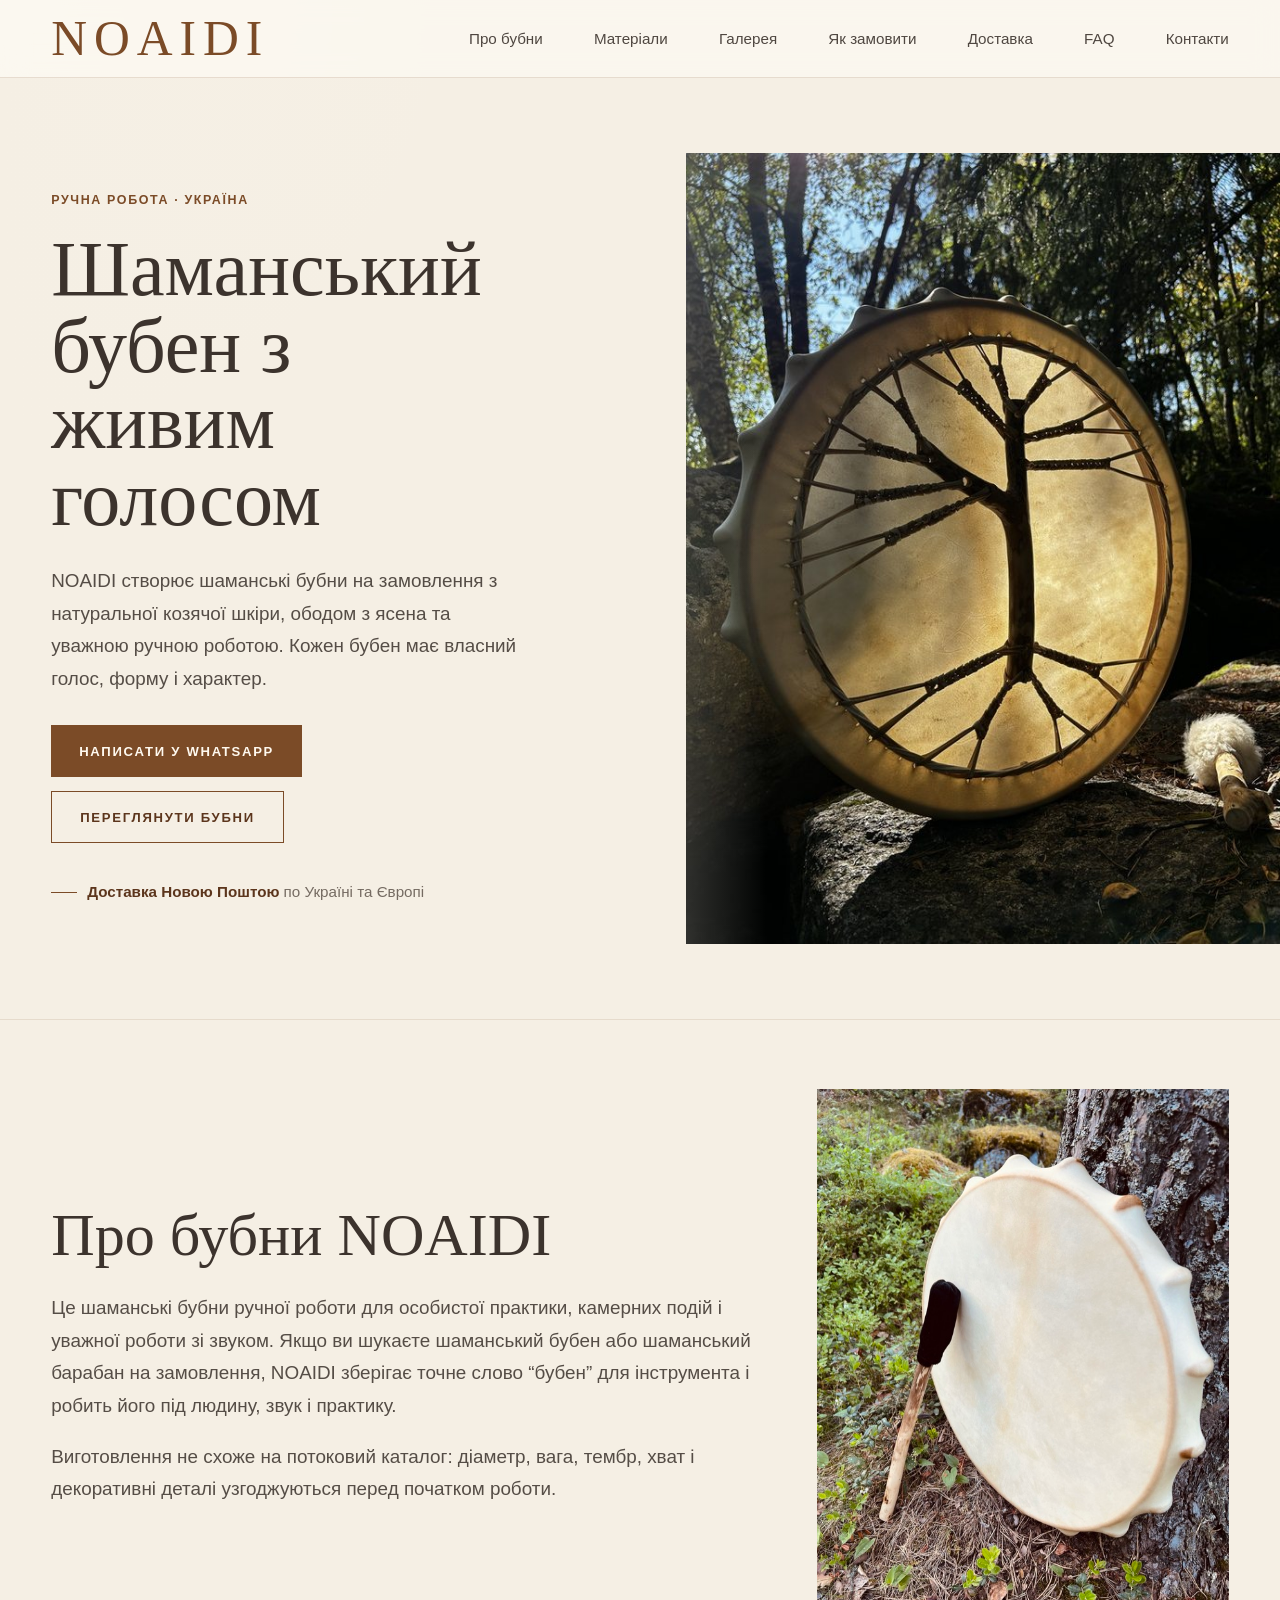
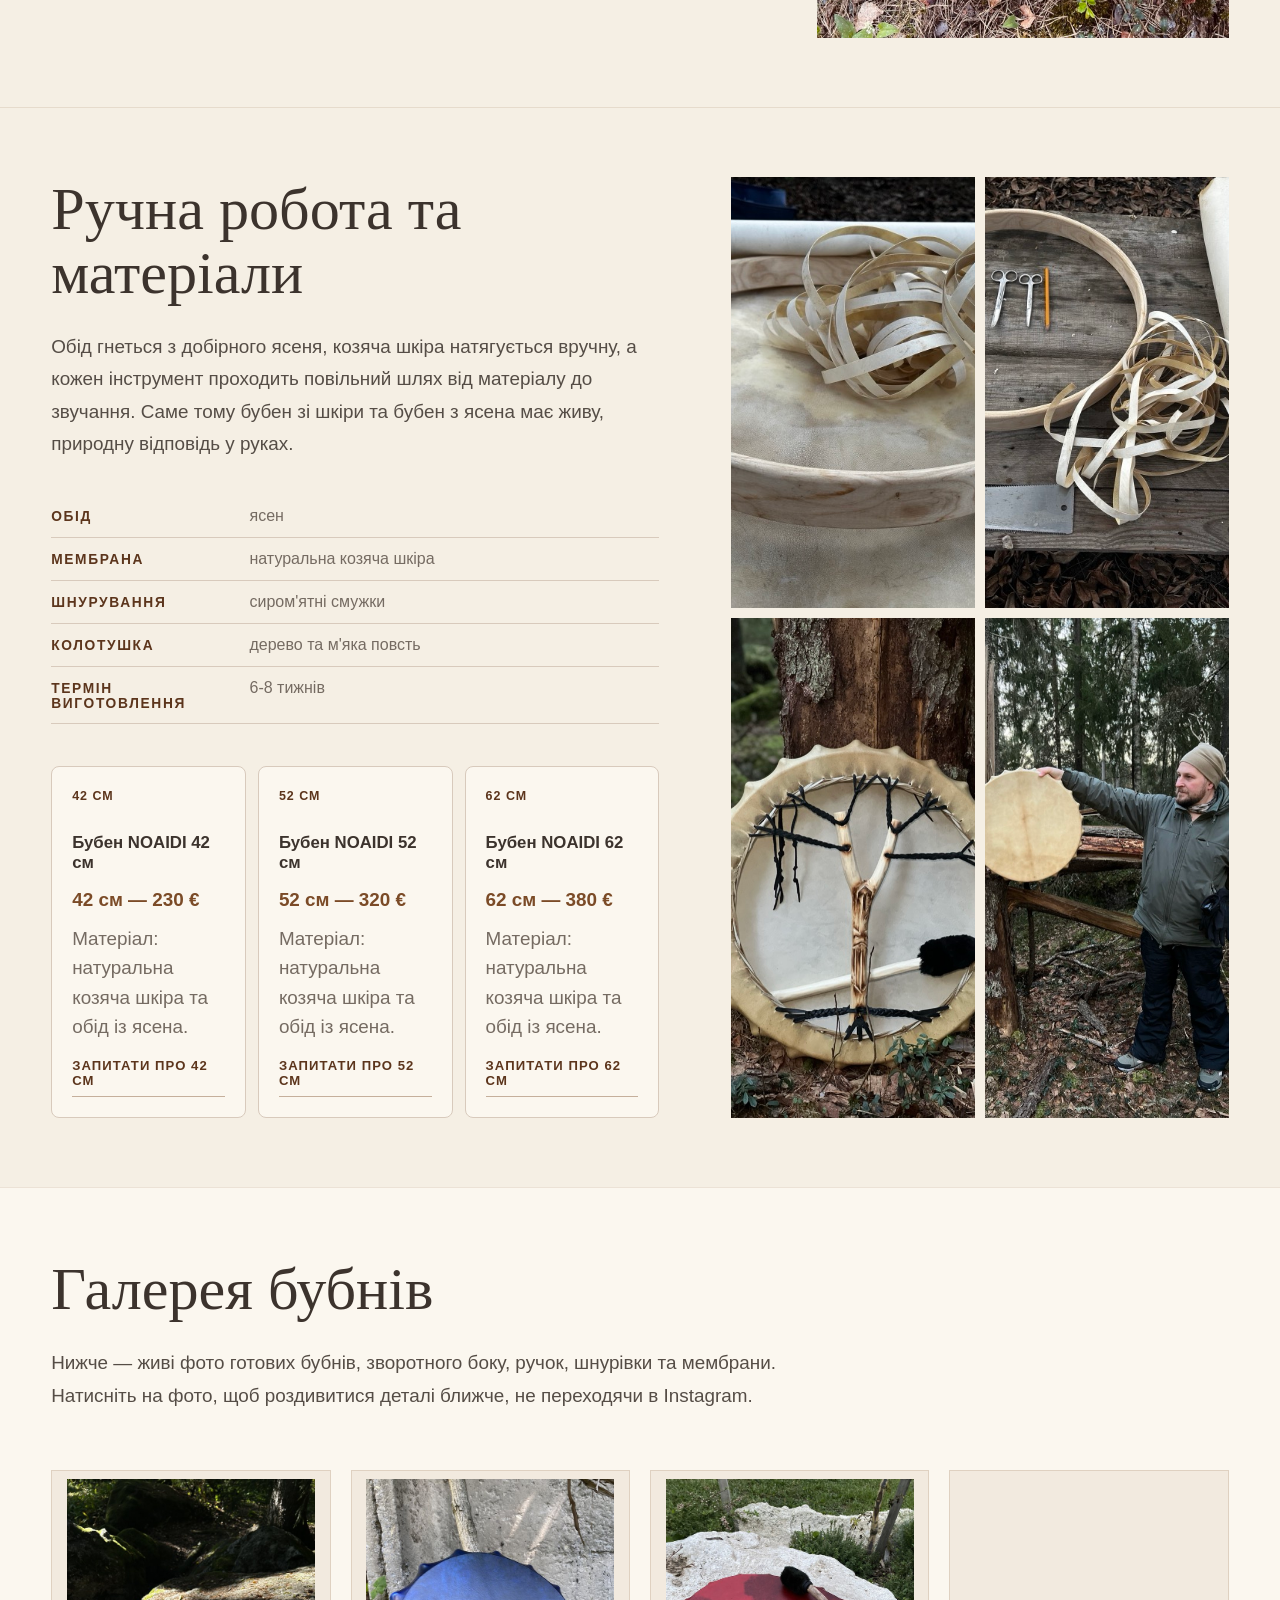
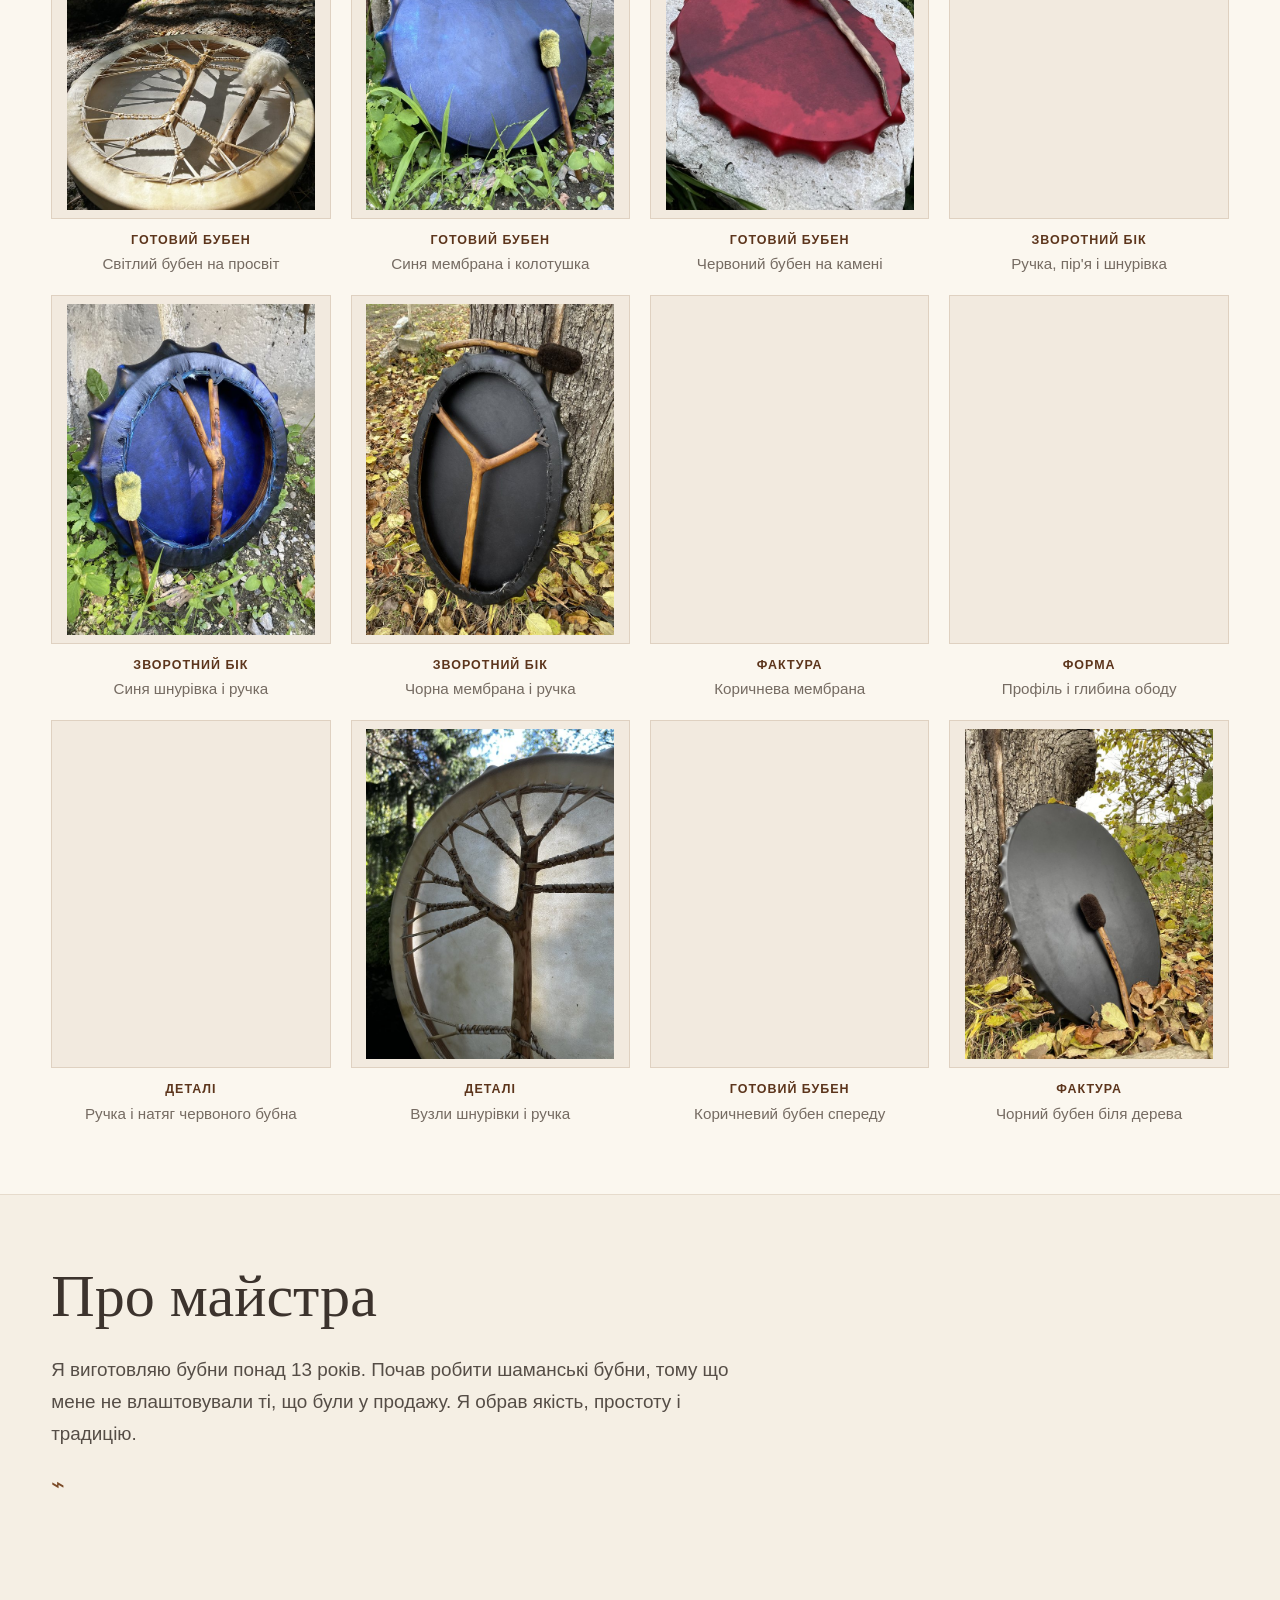
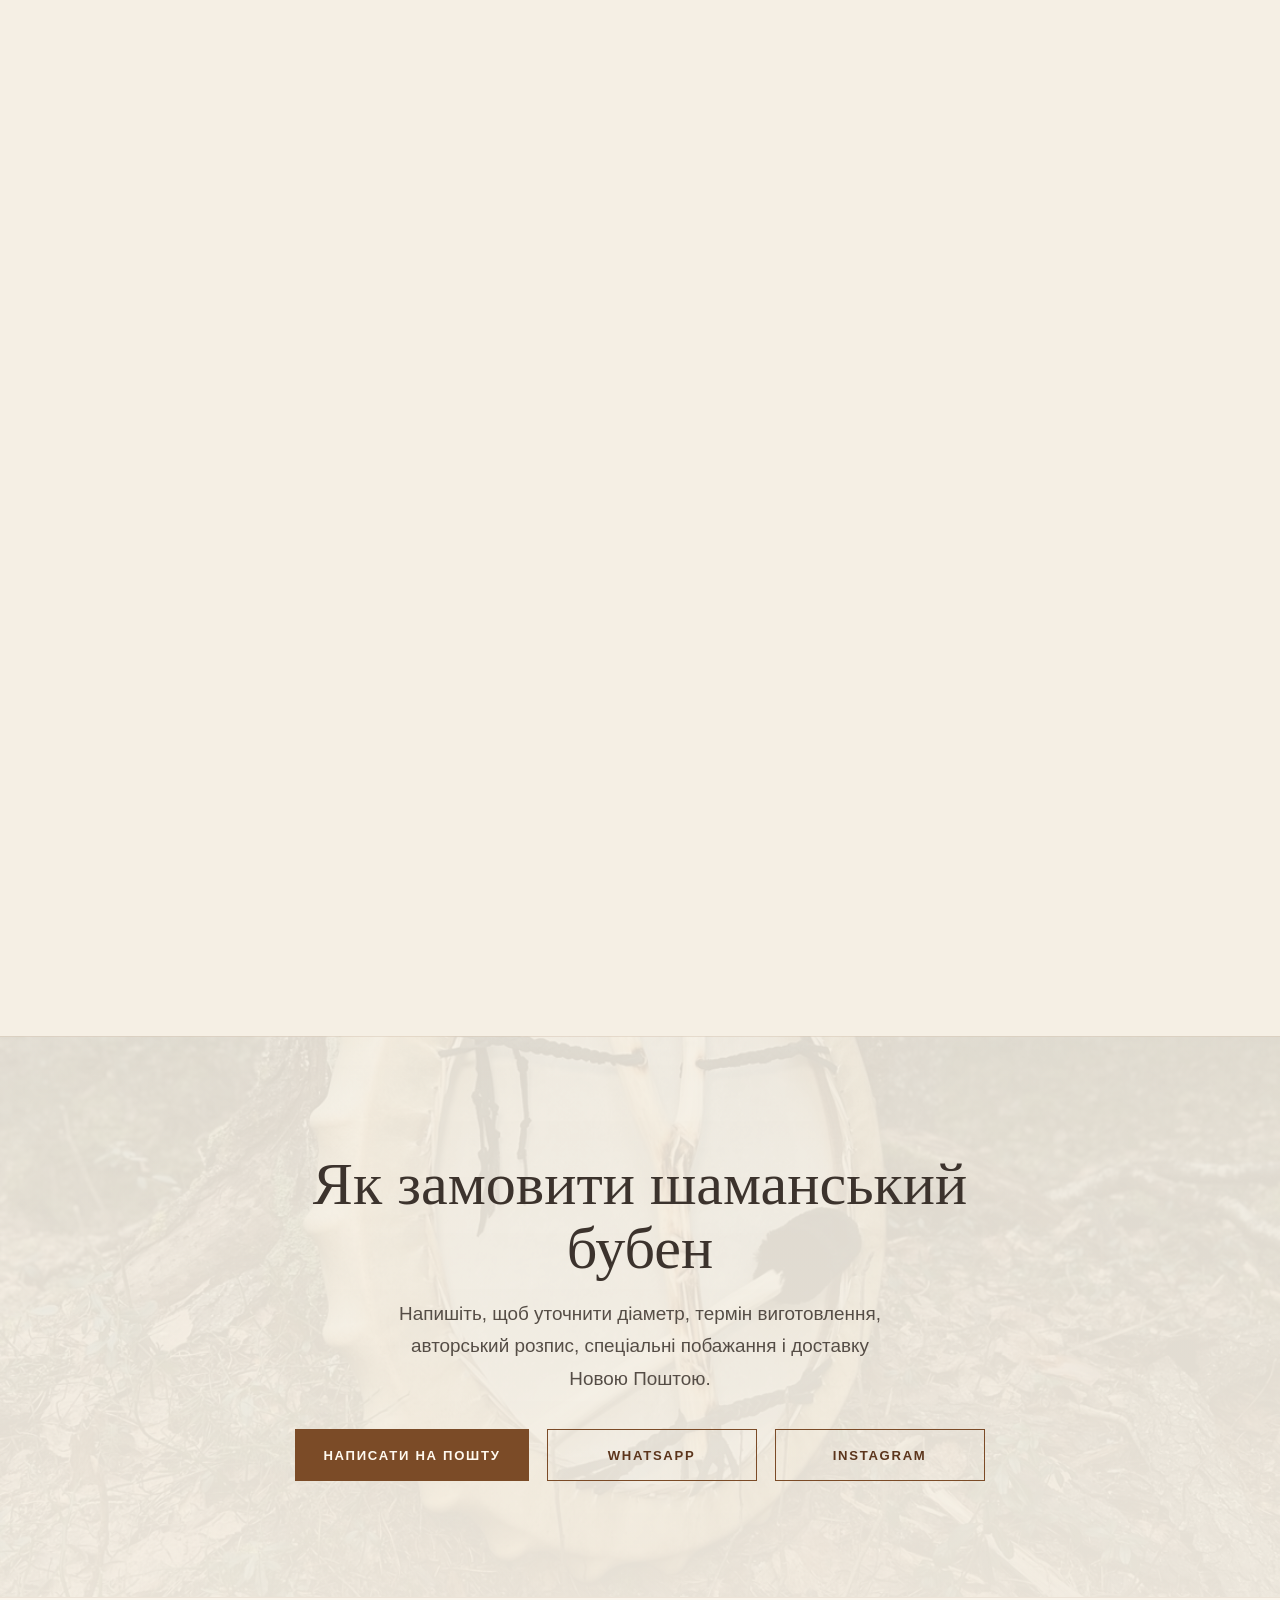
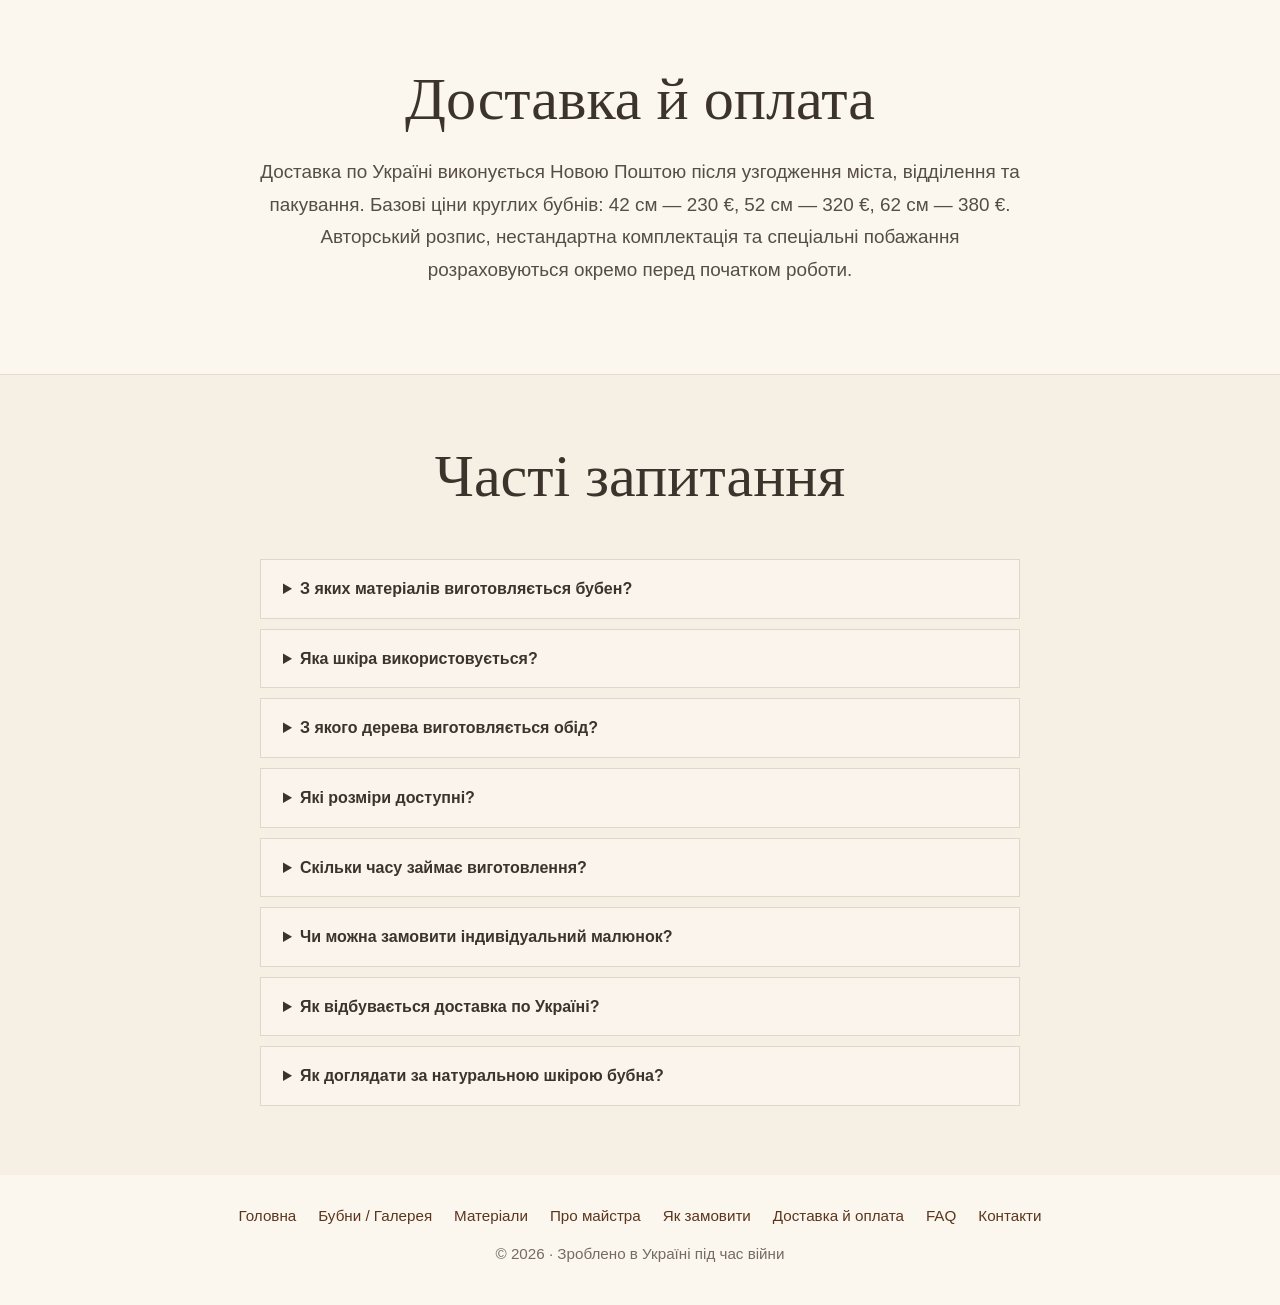
==== commit 0071a9d8: "Polish Ukraine site layout and pricing" ====
--- a/index.html
+++ b/index.html
@@ -107,7 +107,7 @@
             "offers": {
               "@type": "Offer",
               "url": "https://xn--90aam6a1a.com/#buben-42",
-              "price": "280.00",
+              "price": "230.00",
               "priceCurrency": "EUR",
               "availability": "https://schema.org/PreOrder",
               "seller": { "@id": "https://xn--90aam6a1a.com/#organization" }
@@ -131,7 +131,7 @@
             "offers": {
               "@type": "Offer",
               "url": "https://xn--90aam6a1a.com/#buben-52",
-              "price": "340.00",
+              "price": "320.00",
               "priceCurrency": "EUR",
               "availability": "https://schema.org/PreOrder",
               "seller": { "@id": "https://xn--90aam6a1a.com/#organization" }
@@ -155,7 +155,7 @@
             "offers": {
               "@type": "Offer",
               "url": "https://xn--90aam6a1a.com/#buben-62",
-              "price": "360.00",
+              "price": "380.00",
               "priceCurrency": "EUR",
               "availability": "https://schema.org/PreOrder",
               "seller": { "@id": "https://xn--90aam6a1a.com/#organization" }
@@ -364,7 +364,7 @@
             <article id="buben-42" class="price-card">
               <p class="price-size">42 см</p>
               <h3>Бубен NOAIDI 42 см</h3>
-              <p class="price-value">42 см — 280 €</p>
+              <p class="price-value">42 см — 230 €</p>
               <p>Матеріал: натуральна козяча шкіра та обід із ясена.</p>
               <a
                 class="price-link"
@@ -378,7 +378,7 @@
             <article id="buben-52" class="price-card">
               <p class="price-size">52 см</p>
               <h3>Бубен NOAIDI 52 см</h3>
-              <p class="price-value">52 см — 340 €</p>
+              <p class="price-value">52 см — 320 €</p>
               <p>Матеріал: натуральна козяча шкіра та обід із ясена.</p>
               <a
                 class="price-link"
@@ -392,7 +392,7 @@
             <article id="buben-62" class="price-card">
               <p class="price-size">62 см</p>
               <h3>Бубен NOAIDI 62 см</h3>
-              <p class="price-value">62 см — 360 €</p>
+              <p class="price-value">62 см — 380 €</p>
               <p>Матеріал: натуральна козяча шкіра та обід із ясена.</p>
               <a
                 class="price-link"
@@ -721,18 +721,6 @@
       </section>
 
       <section class="character section" id="master" aria-labelledby="master-title">
-        <figure class="character-photo">
-          <img
-            src="assets/photo-03-person-scale.jpeg"
-            srcset="assets/generated/photo-03-person-scale-640.jpeg 640w, assets/generated/photo-03-person-scale-960.jpeg 960w, assets/photo-03-person-scale.jpeg 1152w"
-            sizes="(max-width: 900px) 100vw, 50vw"
-            width="1152"
-            height="1536"
-            alt="Майстер показує розмір шаманського бубна NOAIDI"
-            loading="lazy"
-            decoding="async"
-          />
-        </figure>
         <div class="section-copy">
           <h2 id="master-title">Про майстра</h2>
           <p>
@@ -742,6 +730,18 @@
           </p>
           <span class="leaf-mark" aria-hidden="true">⌁</span>
         </div>
+        <figure class="character-photo">
+          <img
+            src="assets/photo-12-master-forest.jpeg"
+            srcset="assets/generated/photo-12-master-forest-640.jpeg 480w, assets/generated/photo-12-master-forest-960.jpeg 720w, assets/photo-12-master-forest.jpeg 1080w"
+            sizes="(max-width: 620px) calc(100vw - 40px), 760px"
+            width="1080"
+            height="1440"
+            alt="Майстер NOAIDI поруч із шаманським бубном у лісі"
+            loading="lazy"
+            decoding="async"
+          />
+        </figure>
       </section>
 
       <section class="order" id="order" aria-labelledby="order-title">
@@ -784,7 +784,7 @@
           <p>
             Доставка по Україні виконується Новою Поштою після узгодження
             міста, відділення та пакування. Базові ціни круглих бубнів:
-            42 см — 280 €, 52 см — 340 €, 62 см — 360 €. Авторський розпис,
+            42 см — 230 €, 52 см — 320 €, 62 см — 380 €. Авторський розпис,
             нестандартна комплектація та спеціальні побажання розраховуються
             окремо перед початком роботи.
           </p>
@@ -856,6 +856,6 @@
       <p>© 2026 · Зроблено в Україні під час війни</p>
     </footer>
 
-    <script src="script.js?v=20260904-gallery" defer></script>
+    <script src="script.js?v=20260904-master" defer></script>
   </body>
 </html>
--- a/styles.css
+++ b/styles.css
@@ -323,9 +323,12 @@
 .delivery {
   background: var(--paper-soft);
   grid-template-columns: minmax(0, 0.76fr);
+  justify-content: center;
+  text-align: center;
 }
 
 .delivery .section-copy {
+  margin: 0 auto;
   max-width: 760px;
 }
 
@@ -465,6 +468,15 @@
   max-width: 420px;
 }
 
+#gallery.instrument {
+  display: block;
+}
+
+#gallery .instrument-copy {
+  margin-bottom: clamp(32px, 4.6vw, 58px);
+  max-width: 760px;
+}
+
 .product-grid {
   display: grid;
   gap: 20px;
@@ -527,6 +539,12 @@
   letter-spacing: 0.08em;
   margin-bottom: 4px;
   text-transform: uppercase;
+}
+
+@media (min-width: 1180px) {
+  .gallery-catalog {
+    grid-template-columns: repeat(4, minmax(0, 1fr));
+  }
 }
 
 .gallery-lightbox {
@@ -586,27 +604,27 @@
 }
 
 .character {
-  display: grid;
-  gap: clamp(32px, 5vw, 70px);
-  grid-template-columns: minmax(0, 1.05fr) minmax(300px, 0.95fr);
   margin: 0 auto;
   max-width: var(--page-max);
   width: 100%;
 }
 
 .character-photo {
-  margin-left: 0;
+  margin: clamp(30px, 4.6vw, 56px) 0 0;
+  max-width: 760px;
 }
 
 .character-photo img {
-  height: min(520px, 64vw);
+  aspect-ratio: 3 / 4;
+  height: auto;
   object-fit: cover;
-  object-position: 46% center;
+  object-position: center center;
   width: 100%;
 }
 
 .character .section-copy {
-  padding: clamp(54px, 7vw, 110px) 0;
+  max-width: 720px;
+  padding: 0;
 }
 
 .order {
@@ -642,21 +660,24 @@
 }
 
 .faq {
-  display: grid;
+  display: block;
   gap: clamp(26px, 4vw, 54px);
-  grid-template-columns: minmax(240px, 0.54fr) minmax(0, 1fr);
   margin: 0 auto;
   max-width: var(--page-max);
   width: 100%;
 }
 
 .faq-intro {
-  align-self: start;
+  margin: 0 auto clamp(28px, 4vw, 52px);
+  max-width: 760px;
+  text-align: center;
 }
 
 .faq-list {
   display: grid;
   gap: 10px;
+  margin: 0 auto;
+  max-width: 760px;
 }
 
 .faq-list details {
@@ -670,7 +691,7 @@
   cursor: pointer;
   font-weight: 800;
   line-height: 1.35;
-  list-style-position: outside;
+  list-style-position: inside;
   min-height: 56px;
   padding: 18px 22px;
 }
